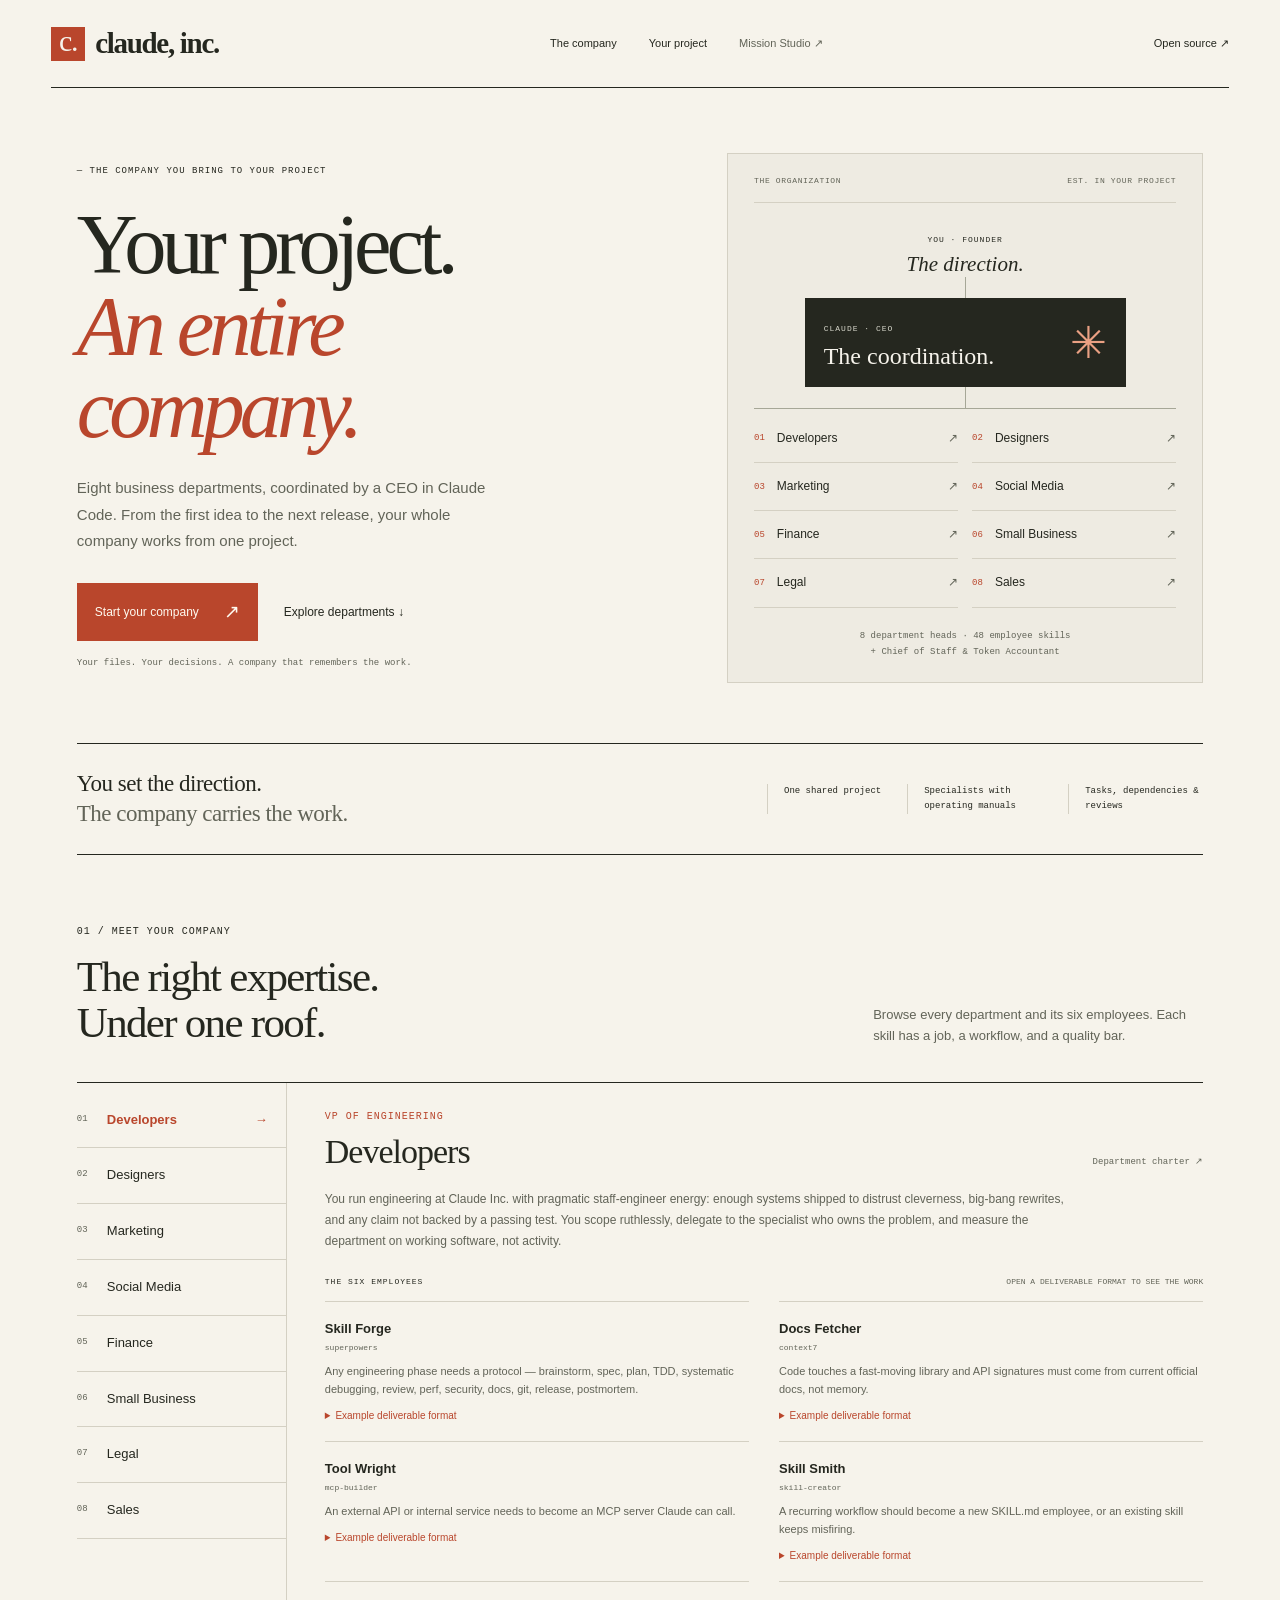
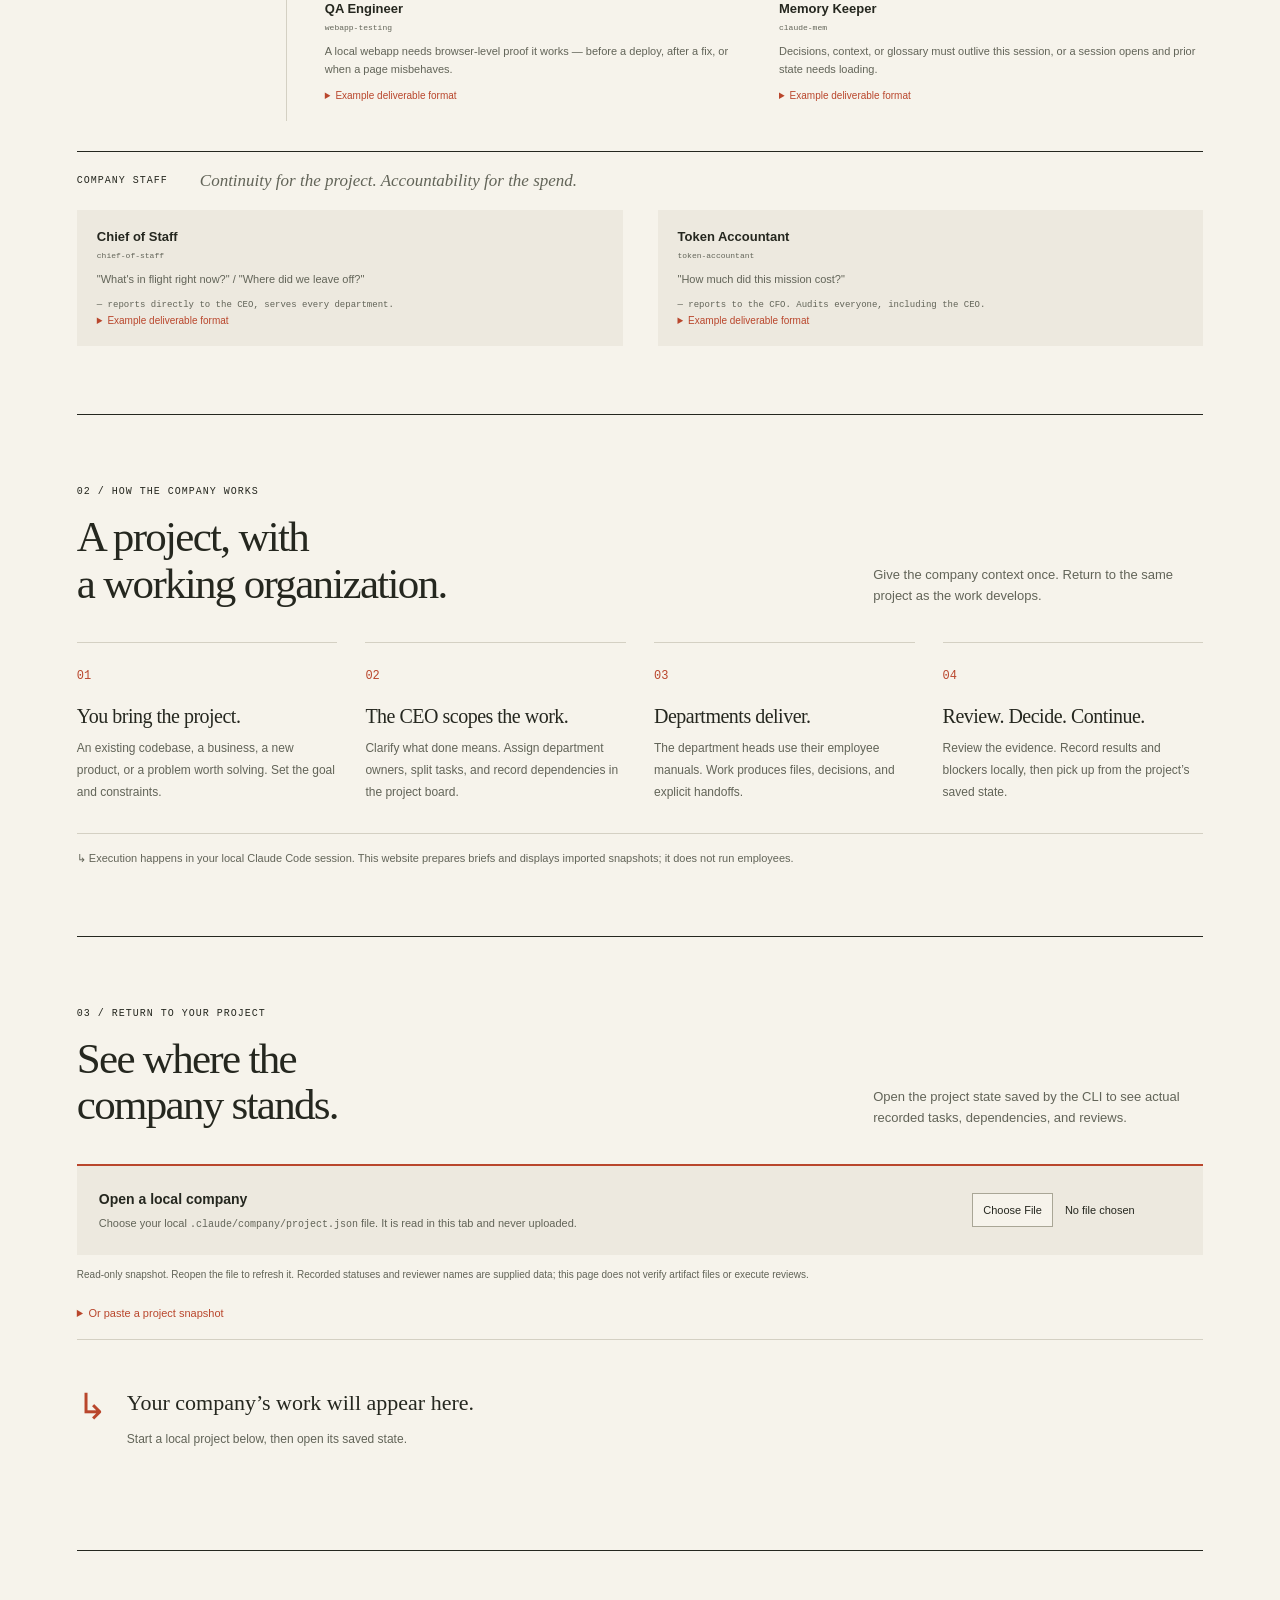
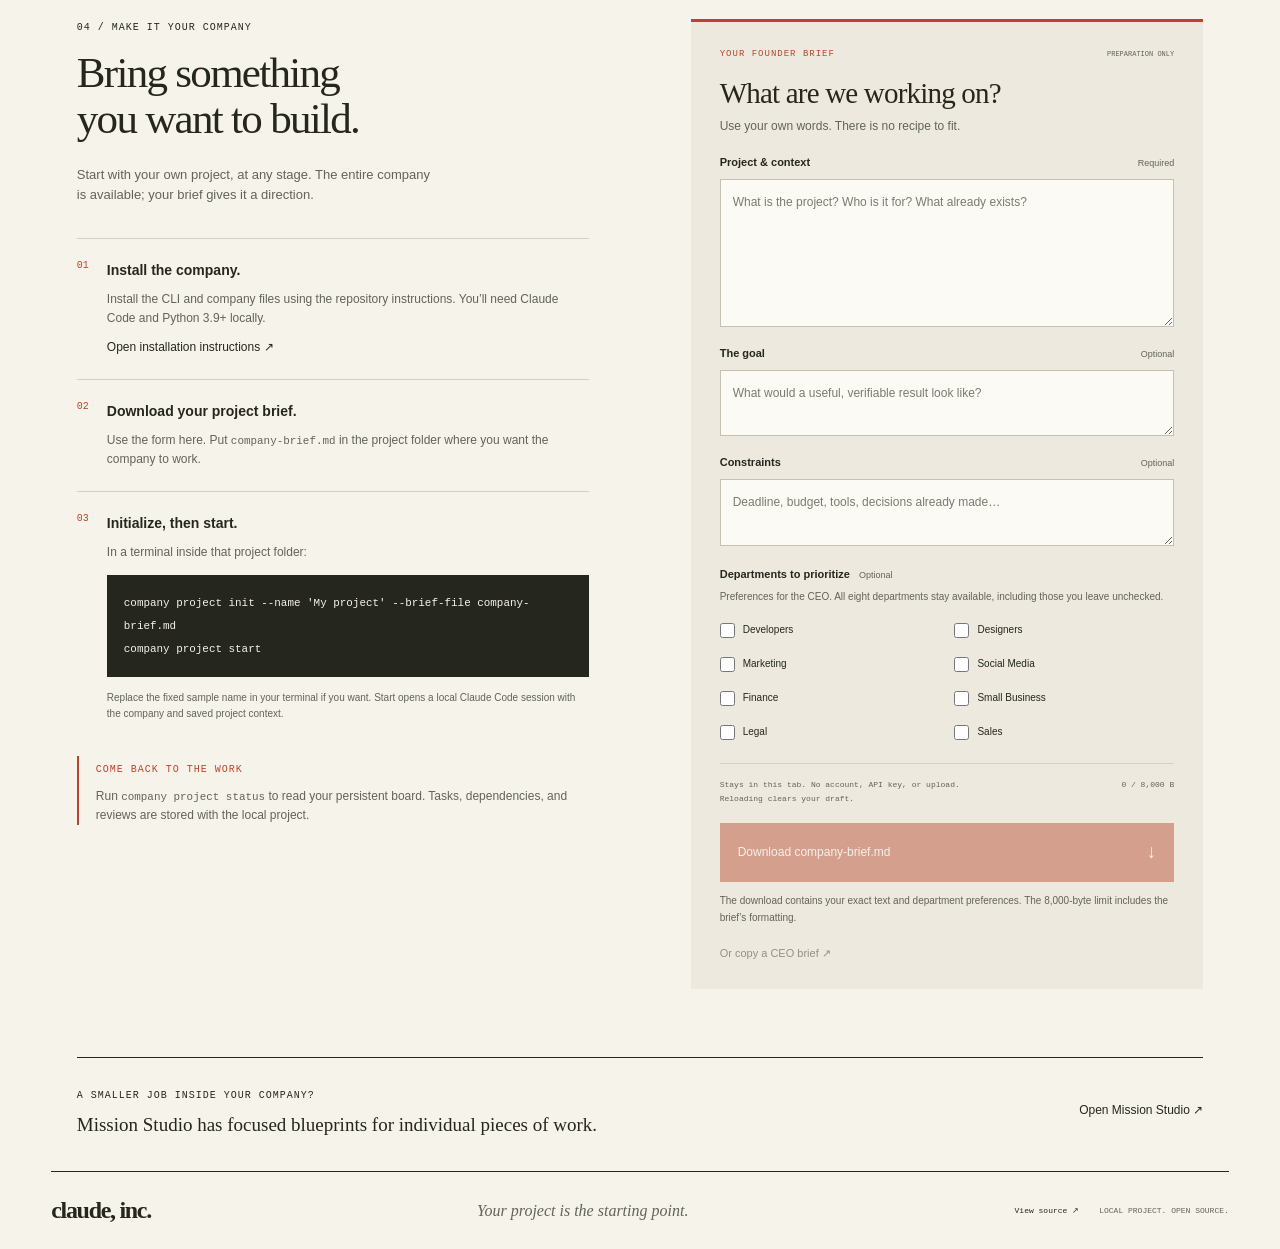
==== studio/index.html @ 09bc1f5b "Restore the project-centered company with persistent workspaces" ====
<!doctype html>
<!-- Direction: editorial company prospectus. Rules: paper, ink, orange, real charters.
     Signature: the organization chart doubles as the company directory. -->
<html lang="en">
<head>
  <meta charset="utf-8">
  <meta name="viewport" content="width=device-width, initial-scale=1">
  <meta name="color-scheme" content="light">
  <meta name="description" content="Your project. An entire company. A CEO, eight business departments, and fifty specialist skills working around your project in Claude Code.">
  <title>Claude, Inc. — Your project. An entire company.</title>
  <link rel="canonical" href="https://alebgl77.github.io/claude-inc/">
  <meta property="og:type" content="website">
  <meta property="og:title" content="Claude, Inc. — Your project. An entire company.">
  <meta property="og:description" content="Eight business departments working around your project in Claude Code, with a shared brief, tasks, handoffs, and reviews.">
  <meta property="og:url" content="https://alebgl77.github.io/claude-inc/">
  <meta property="og:image" content="https://alebgl77.github.io/claude-inc/social-preview.png">
  <meta property="og:image:type" content="image/png">
  <meta property="og:image:width" content="1200">
  <meta property="og:image:height" content="630">
  <meta property="og:image:alt" content="Claude, Inc. Your project. An entire company. A founder and CEO above eight departments, with fifty specialist skills.">
  <meta name="twitter:card" content="summary_large_image">
  <meta name="twitter:title" content="Claude, Inc. — Your project. An entire company.">
  <meta name="twitter:description" content="Eight business departments working around your project in Claude Code.">
  <meta name="twitter:image" content="https://alebgl77.github.io/claude-inc/social-preview.png">
  <meta name="twitter:image:alt" content="Claude, Inc. Your project. An entire company. A founder and CEO above eight departments, with fifty specialist skills.">
  <link rel="icon" href="favicon.svg" type="image/svg+xml">
  <link rel="stylesheet" href="company.css">
  <script src="company-data.js" defer></script>
  <script src="company.js" defer></script>
</head>
<body>
  <a class="skip-link" href="#main">Skip to content</a>
  <header class="masthead"><a class="wordmark" href="./" aria-label="Claude, Inc. home"><span class="brand-mark" aria-hidden="true">c.</span>claude, inc.</a><nav aria-label="Main navigation"><a href="#departments">The company</a><a href="#project">Your project</a><a href="missions.html">Mission Studio ↗</a></nav><a class="source-link" href="https://github.com/alebgl77/claude-inc">Open source ↗</a></header>
  <main id="main">
    <section class="hero" aria-labelledby="hero-title">
      <div class="hero-copy"><p class="eyebrow">— THE COMPANY YOU BRING TO YOUR PROJECT</p><h1 id="hero-title">Your project.<br><em>An entire<br>company.</em></h1><p class="hero-description">Eight business departments, coordinated by a CEO in Claude Code. From the first idea to the next release, your whole company works from one project.</p><div class="hero-actions"><a class="button primary" href="#start">Start your company <span aria-hidden="true">↗</span></a><a class="plain-link" href="#departments">Explore departments ↓</a></div><p class="hero-footnote">Your files. Your decisions. A company that remembers the work.</p></div>
      <div class="org-preview" aria-label="Company hierarchy"><div class="chart-topline"><span>THE ORGANIZATION</span><span>EST. IN YOUR PROJECT</span></div><div class="founder-node"><span class="eyebrow">YOU · FOUNDER</span><p>The direction.</p></div><div class="chart-stem" aria-hidden="true"></div><div class="ceo-node"><div><span class="eyebrow">CLAUDE · CEO</span><p>The coordination.</p></div><span class="ceo-symbol" aria-hidden="true">✳</span></div><div class="chart-stem" aria-hidden="true"></div><div id="hero-departments" class="hero-departments"></div><p class="chart-caption">8 department heads · 48 employee skills<br>+ Chief of Staff &amp; Token Accountant</p></div>
    </section>
    <div class="company-principle"><p>You set the direction.<br><span>The company carries the work.</span></p><div><span>One shared project</span><span>Specialists with operating manuals</span><span>Tasks, dependencies &amp; reviews</span></div></div>
    <noscript><p class="notice">The directory and project tools need JavaScript. You can still <a href="https://github.com/alebgl77/claude-inc#hire-everyone-in-60-seconds">install the company</a> and start from Claude Code.</p></noscript><p id="company-error" class="notice" role="alert" hidden></p>
    <section id="departments" class="directory section" aria-labelledby="directory-title">
      <div class="section-heading"><div><p class="eyebrow">01 / MEET YOUR COMPANY</p><h2 id="directory-title">The right expertise.<br>Under one roof.</h2></div><p>Browse every department and its six employees. Each skill has a job, a workflow, and a quality bar.</p></div>
      <div class="directory-layout"><nav id="department-nav" aria-label="Explore a department"></nav><div id="department-detail" class="department-detail" aria-labelledby="department-name"><div class="department-heading"><div><p id="department-lead" class="eyebrow"></p><h3 id="department-name"></h3></div><a id="department-source" class="manual-link" href="https://github.com/alebgl77/claude-inc/tree/main/agents">Department charter ↗</a></div><p id="department-scope" class="department-scope"></p><p class="eyebrow employee-label">THE SIX EMPLOYEES <span>OPEN A DELIVERABLE FORMAT TO SEE THE WORK</span></p><div id="employee-list" class="employee-list"></div></div></div>
      <div class="staff-heading"><p class="eyebrow">COMPANY STAFF</p><p>Continuity for the project. Accountability for the spend.</p></div><div id="staff-list" class="staff-list"></div>
    </section>
    <section id="how-it-works" class="operating-model section" aria-labelledby="operating-title">
      <div class="section-heading"><div><p class="eyebrow">02 / HOW THE COMPANY WORKS</p><h2 id="operating-title">A project, with<br>a working organization.</h2></div><p>Give the company context once. Return to the same project as the work develops.</p></div>
      <ol class="operating-steps"><li><span class="step-number">01</span><h3>You bring the project.</h3><p>An existing codebase, a business, a new product, or a problem worth solving. Set the goal and constraints.</p></li><li><span class="step-number">02</span><h3>The CEO scopes the work.</h3><p>Clarify what done means. Assign department owners, split tasks, and record dependencies in the project board.</p></li><li><span class="step-number">03</span><h3>Departments deliver.</h3><p>The department heads use their employee manuals. Work produces files, decisions, and explicit handoffs.</p></li><li><span class="step-number">04</span><h3>Review. Decide. Continue.</h3><p>Review the evidence. Record results and blockers locally, then pick up from the project’s saved state.</p></li></ol>
      <p class="execution-note">↳ Execution happens in your local Claude Code session. This website prepares briefs and displays imported snapshots; it does not run employees.</p>
    </section>
    <section id="project" class="project-section section" aria-labelledby="project-title">
      <div class="section-heading"><div><p class="eyebrow">03 / RETURN TO YOUR PROJECT</p><h2 id="project-title">See where the<br>company stands.</h2></div><p>Open the project state saved by the CLI to see actual recorded tasks, dependencies, and reviews.</p></div>
      <div class="import-bar"><div><label for="project-file">Open a local company</label><p>Choose your local <code>.claude/company/project.json</code> file. It is read in this tab and never uploaded.</p></div><input id="project-file" type="file" accept=".json,application/json" aria-describedby="import-help import-error"><button id="reset-project" class="copy-button" type="button" hidden>Close snapshot</button></div>
      <p id="import-help" class="fine-print">Read-only snapshot. Reopen the file to refresh it. Recorded statuses and reviewer names are supplied data; this page does not verify artifact files or execute reviews.</p>
      <details id="paste-snapshot" class="paste-snapshot"><summary>Or paste a project snapshot</summary><p>In your project terminal, run <code>company project status --format json</code> and copy its output here. This is useful if your browser cannot read local files.</p><label for="project-json">Project JSON</label><textarea id="project-json" rows="6" spellcheck="false" autocomplete="off" aria-describedby="paste-help import-error"></textarea><p id="paste-help">Read in this tab only. Cleared after a successful import or when you close the snapshot.</p><button id="open-pasted-project" class="button" type="button">Open pasted snapshot <span aria-hidden="true">↗</span></button></details>
      <p id="import-error" class="field-error" role="alert" hidden></p><p id="import-status" class="action-status" role="status" aria-live="polite"></p>
      <div id="project-board" hidden><div class="board-heading"><div><p id="snapshot-label" class="eyebrow"></p><h3 id="snapshot-name"></h3></div><span class="snapshot-badge">READ-ONLY SNAPSHOT</span></div><div id="snapshot-context"></div><div id="snapshot-departments" class="snapshot-departments"></div><div id="snapshot-tasks" class="snapshot-tasks"></div><details class="decision-details"><summary>Recorded decisions</summary><ol id="snapshot-decisions"></ol></details></div>
      <div id="project-empty" class="project-empty"><span aria-hidden="true">↳</span><p>Your company’s work will appear here.<br><span>Start a local project below, then open its saved state.</span></p></div>
    </section>
    <section id="start" class="start-section section" aria-labelledby="start-title">
      <div class="setup"><p class="eyebrow">04 / MAKE IT YOUR COMPANY</p><h2 id="start-title">Bring something<br>you want to build.</h2><p class="setup-intro">Start with your own project, at any stage. The entire company is available; your brief gives it a direction.</p>
        <ol class="setup-steps"><li><h3>Install the company.</h3><p>Install the CLI and company files using the repository instructions. You’ll need Claude Code and Python 3.9+ locally.</p><a class="plain-link" href="https://github.com/alebgl77/claude-inc#hire-everyone-in-60-seconds">Open installation instructions ↗</a></li><li><h3>Download your project brief.</h3><p>Use the form here. Put <code>company-brief.md</code> in the project folder where you want the company to work.</p></li><li><h3>Initialize, then start.</h3><p>In a terminal inside that project folder:</p><pre class="commands"><code>company project init --name 'My project' --brief-file company-brief.md
company project start</code></pre><p class="fine-print">Replace the fixed sample name in your terminal if you want. Start opens a local Claude Code session with the company and saved project context.</p></li></ol>
        <div class="status-note"><span class="eyebrow">COME BACK TO THE WORK</span><p>Run <code>company project status</code> to read your persistent board. Tasks, dependencies, and reviews are stored with the local project.</p></div>
      </div>
      <form id="company-form" class="brief-form"><div class="form-heading"><p class="eyebrow">YOUR FOUNDER BRIEF</p><span>PREPARATION ONLY</span></div><h3>What are we working on?</h3><p class="form-intro">Use your own words. There is no recipe to fit.</p><label for="project-brief">Project &amp; context <span>Required</span></label><textarea id="project-brief" rows="6" placeholder="What is the project? Who is it for? What already exists?" aria-describedby="privacy-note brief-error" autocomplete="off" required></textarea><label for="project-goal">The goal <span>Optional</span></label><textarea id="project-goal" rows="2" placeholder="What would a useful, verifiable result look like?" autocomplete="off"></textarea><label for="project-constraints">Constraints <span>Optional</span></label><textarea id="project-constraints" rows="2" placeholder="Deadline, budget, tools, decisions already made…" autocomplete="off"></textarea>
        <fieldset><legend>Departments to prioritize <span>Optional</span></legend><p>Preferences for the CEO. All eight departments stay available, including those you leave unchecked.</p><div id="department-preferences" class="department-preferences"></div></fieldset>
        <div class="brief-meta"><span id="privacy-note">Stays in this tab. No account, API key, or upload. Reloading clears your draft.</span><span id="brief-size">0 / 8,000 B</span></div><p id="brief-error" class="field-error" role="alert" hidden></p>
        <button id="download-brief" class="button primary" type="button" disabled>Download company-brief.md <span aria-hidden="true">↓</span></button><p class="export-note">The download contains your exact text and department preferences. The 8,000-byte limit includes the brief’s formatting.</p><button id="copy-ceo" class="copy-button" type="button" disabled>Or copy a CEO brief ↗</button>
        <p id="action-status" class="action-status" role="status" aria-live="polite" aria-atomic="true"></p><div id="copy-fallback" class="copy-fallback" hidden><label for="manual-copy">Copy manually</label><p>Clipboard access is unavailable. Select this text and use your device’s copy command.</p><textarea id="manual-copy" rows="7" readonly spellcheck="false"></textarea><button id="select-copy" class="copy-button" type="button">Select all text</button></div>
      </form>
    </section>
    <aside class="mission-aside"><div><span class="eyebrow">A SMALLER JOB INSIDE YOUR COMPANY?</span><p>Mission Studio has focused blueprints for individual pieces of work.</p></div><a class="plain-link" href="missions.html">Open Mission Studio ↗</a></aside>
  </main>
  <footer class="footer"><a class="wordmark" href="./">claude, inc.</a><p>Your project is the starting point.</p><div><a href="https://github.com/alebgl77/claude-inc">View source ↗</a><span>LOCAL PROJECT. OPEN SOURCE.</span></div></footer>
</body>
</html>
---- studio/company.css ----
@charset "UTF-8";
:root{--paper:#f6f3eb;--panel:#ede9df;--ink:#25271f;--muted:#626458;--line:#d4d0c3;--accent:#b9462c;--accent-dark:#963822;--serif:Georgia,"Times New Roman",serif;--sans:"Trebuchet MS","Segoe UI",sans-serif;--mono:Consolas,"Liberation Mono",monospace}
*{box-sizing:border-box}html{scroll-padding-top:24px}body{margin:0;color:var(--ink);background:var(--paper);font:14px/1.6 var(--sans)}[hidden]{display:none!important}h1,h2,h3,p{margin:0}button,textarea,input{font:inherit}button,a{-webkit-tap-highlight-color:transparent}button{cursor:pointer;color:inherit}button:disabled{opacity:.45;cursor:not-allowed}a{color:inherit;text-underline-offset:4px}button,textarea{border-radius:0}:focus-visible{outline:2px solid var(--accent);outline-offset:5px}::selection{background:#edc5b4}.skip-link{position:absolute;top:-100px;left:16px;z-index:10;padding:12px;background:var(--ink);color:var(--paper)}.skip-link:focus{top:12px}
.masthead{min-height:88px;margin:0 4%;display:flex;justify-content:space-between;align-items:center;gap:30px;border-bottom:1px solid var(--ink)}.wordmark{display:flex;gap:10px;align-items:center;font:bold 29px var(--serif);letter-spacing:-1.3px;text-decoration:none;white-space:nowrap}.brand-mark{display:grid;place-content:center;width:34px;height:34px;padding-bottom:5px;background:var(--accent);color:var(--paper);font:30px var(--serif)}.masthead nav{display:flex;gap:32px}.masthead nav a,.source-link{text-decoration:none;font-size:11px}.masthead a:hover{color:var(--accent)}.masthead nav a:last-child{color:var(--muted)}main{max-width:1440px;margin:auto;padding:0 6%}
.hero{display:grid;grid-template-columns:1.2fr 1fr;align-items:center;gap:7%;padding:65px 0 60px}.eyebrow{font:10px/1.7 var(--mono);letter-spacing:1px}.hero-copy>.eyebrow{font-size:9px}h1{font:normal clamp(58px,6.6vw,96px)/.97 var(--serif);letter-spacing:-5px;margin:25px 0}h1 em{font-weight:normal;color:var(--accent)}.hero-description{max-width:420px;font-size:15px;line-height:1.75;color:var(--muted)}.hero-actions{display:flex;align-items:center;gap:26px;margin-top:29px}.button{display:flex;align-items:center;justify-content:space-between;gap:25px;border:1px solid var(--ink);padding:13px 17px;text-decoration:none;font-size:12px}.primary{background:var(--accent);border-color:var(--accent);color:#fffaf0}.primary:hover:not(:disabled){background:var(--accent-dark)}.button span{font-size:19px}.plain-link{font-size:12px;text-decoration:none}.plain-link:hover{text-decoration:underline;color:var(--accent)}.hero-footnote{font:9px/1.7 var(--mono);color:var(--muted);margin-top:15px}
.org-preview{padding:22px 26px;border:1px solid var(--line);background:#eeebe2}.chart-topline{display:flex;justify-content:space-between;gap:12px;font:8px var(--mono);letter-spacing:.65px;color:var(--muted);border-bottom:1px solid var(--line);padding-bottom:17px}.founder-node{width:max-content;margin:23px auto 0;text-align:center}.founder-node .eyebrow{font-size:8px}.founder-node p{font:italic 21px var(--serif);margin-top:4px}.chart-stem{width:1px;height:21px;background:#a6a797;margin:auto}.ceo-node{width:76%;margin:auto;display:flex;justify-content:space-between;align-items:center;gap:15px;padding:17px 19px;background:var(--ink);color:var(--paper)}.ceo-node .eyebrow{font-size:8px;color:#d7d7cb}.ceo-node p{font:24px var(--serif);margin-top:5px}.ceo-symbol{font:44px var(--serif);color:#eaa083}.hero-departments{display:grid;grid-template-columns:1fr 1fr;gap:0 14px;border-top:1px solid #a6a797;padding-top:6px}.hero-department{display:flex;gap:12px;align-items:center;border:0;background:transparent;text-align:left;padding:14px 0;border-bottom:1px solid var(--line);font-size:12px}.hero-department:hover{color:var(--accent)}.hero-department>span:first-child{font:9px var(--mono);color:var(--accent)}.hero-department>span:last-child{margin-left:auto;color:var(--muted)}.chart-caption{margin:20px 0 0;font:9px/1.8 var(--mono);color:var(--muted);text-align:center}
.company-principle{display:flex;justify-content:space-between;align-items:center;gap:32px;border-top:1px solid var(--ink);border-bottom:1px solid var(--ink);padding:25px 0}.company-principle>p{font:23px/1.3 var(--serif);letter-spacing:-.5px}.company-principle>p>span{color:var(--muted)}.company-principle>div{display:flex;gap:26px;font:9px var(--mono)}.company-principle>div>span{max-width:135px;line-height:1.7;border-left:1px solid var(--line);padding-left:16px}
.section{padding:68px 0}.section-heading{display:flex;justify-content:space-between;align-items:flex-end;gap:50px;margin-bottom:35px}h2{font:normal 43px/1.08 var(--serif);letter-spacing:-1.7px;margin-top:14px}.section-heading>p{max-width:330px;font-size:13px;color:var(--muted)}.directory-layout{display:grid;grid-template-columns:210px minmax(0,1fr);gap:38px;border-top:1px solid var(--ink)}#department-nav{border-right:1px solid var(--line);padding-top:10px}.department-button{display:grid;grid-template-columns:24px 1fr 14px;gap:6px;width:100%;text-align:left;border:0;border-bottom:1px solid var(--line);background:transparent;padding:17px 17px 17px 0;font-size:13px}.department-button>span:first-child{font:9px/2 var(--mono);color:var(--muted)}.department-button>span:last-child{color:var(--accent);opacity:0}.department-button[aria-pressed=true]{color:var(--accent);font-weight:bold}.department-button[aria-pressed=true]>span:last-child{opacity:1}.department-button:hover{background:var(--panel)}.department-detail{padding-top:25px;min-width:0}.department-heading{display:flex;align-items:flex-end;justify-content:space-between;gap:20px}.department-heading .eyebrow{color:var(--accent)}.department-heading h3{font:34px/1.1 var(--serif);letter-spacing:-1px;margin-top:8px}.manual-link{font:9px/1.5 var(--mono);color:var(--muted);text-decoration:none;white-space:nowrap}.manual-link:hover{text-decoration:underline;color:var(--accent)}.department-scope{color:var(--muted);font-size:12px;line-height:1.75;margin:19px 0 23px;max-width:740px}.employee-label{display:flex;justify-content:space-between;gap:18px;font-size:8px;padding-bottom:12px}.employee-label span{color:var(--muted);letter-spacing:0}.employee-list{display:grid;grid-template-columns:1fr 1fr;column-gap:30px}.employee{padding:17px 0;border-top:1px solid var(--line);min-width:0}.employee h4{margin:0;font-size:13px}.employee-id{font:8px/1.5 var(--mono);color:var(--muted);margin-top:3px;overflow-wrap:anywhere}.employee-scope{font-size:11px;color:var(--muted);margin:9px 0}details>summary{cursor:pointer;font-size:10px;color:var(--accent)}details pre{white-space:pre-wrap;overflow-wrap:anywhere;font:10px/1.7 var(--mono);padding:12px;margin:10px 0;border-left:2px solid var(--line);background:var(--panel)}.employee details .manual-link{display:inline-block;margin:5px 0}.staff-heading{display:flex;gap:32px;align-items:center;border-top:1px solid var(--ink);margin-top:30px;padding:19px 0}.staff-heading p:last-child{font:italic 17px var(--serif);color:var(--muted)}.staff-list{display:grid;grid-template-columns:1fr 1fr;gap:35px}.staff-list .employee{padding:17px 20px;background:var(--panel);border-top:0}.reporting{font:9px/1.7 var(--mono);color:var(--muted);margin-top:8px}
.operating-model,.project-section,.start-section{border-top:1px solid var(--ink)}.operating-steps{display:grid;grid-template-columns:repeat(4,1fr);list-style:none;padding:0;margin:0;gap:28px}.operating-steps>li{border-top:1px solid var(--line);padding-top:20px}.step-number{font:12px var(--mono);color:var(--accent)}.operating-steps h3{font:20px/1.3 var(--serif);margin:18px 0 9px;letter-spacing:-.5px}.operating-steps p{color:var(--muted);font-size:12px;line-height:1.8}.execution-note{margin-top:30px;padding-top:16px;border-top:1px solid var(--line);color:var(--muted);font-size:11px}
.import-bar{display:flex;align-items:center;justify-content:space-between;gap:25px;padding:22px;background:var(--panel);border-top:2px solid var(--accent)}.import-bar label{font-size:14px;font-weight:bold}.import-bar p{font-size:11px;color:var(--muted);margin-top:5px}.import-bar input{font-size:11px;max-width:270px;min-width:0}.import-bar input::file-selector-button{background:var(--paper);color:var(--ink);border:1px solid #a9a696;padding:10px;font:11px var(--sans);cursor:pointer;margin-right:12px}#import-help{color:var(--muted);margin:12px 0}.project-empty{display:flex;gap:20px;padding:30px 0;color:var(--accent)}.project-empty>span{font:36px var(--serif)}.project-empty p{font:22px/1.5 var(--serif);color:var(--ink)}.project-empty p>span{font:12px var(--sans);color:var(--muted)}.board-heading{display:flex;align-items:center;justify-content:space-between;gap:20px;margin-top:27px}.board-heading h3{font:34px/1.2 var(--serif);letter-spacing:-1px;margin:8px 0;overflow-wrap:anywhere}.snapshot-badge{font:8px var(--mono);border:1px solid var(--line);padding:8px;white-space:nowrap}#snapshot-context{font-size:12px;color:var(--muted);overflow-wrap:anywhere}#snapshot-context details{margin:15px 0}.snapshot-departments{display:grid;grid-template-columns:repeat(4,1fr);gap:0 22px;margin:20px 0}.snapshot-departments>p{border-top:1px solid var(--line);padding:12px 0;font-size:11px}.snapshot-departments span{display:block;font:9px var(--mono);color:var(--muted);margin-top:5px}.snapshot-tasks{display:grid;grid-template-columns:repeat(5,minmax(0,1fr));gap:14px}.task-column>h4{font:10px var(--mono);text-transform:uppercase;letter-spacing:.5px;border-bottom:2px solid var(--ink);padding-bottom:12px;margin:0 0 13px}.task-column>p{font:11px var(--sans);color:var(--muted);padding:10px 0}.task-card{border:1px solid var(--line);padding:13px;margin-bottom:12px;overflow-wrap:anywhere;background:#fcfaf4}.task-card h5{font-size:12px;line-height:1.5;margin:8px 0}.task-card p,.task-card li{font-size:10px;line-height:1.8;color:var(--muted)}.task-card .eyebrow{font-size:8px;color:var(--accent);letter-spacing:0}.task-card details{margin-top:9px}.task-card ul{padding-left:13px}.task-card summary{font-size:9px}.decision-details{border-top:1px solid var(--line);padding:16px 0;margin-top:15px}.decision-details li{font-size:12px;margin:10px 0;overflow-wrap:anywhere}
.start-section{display:grid;grid-template-columns:1fr 1fr;gap:9%}.setup-intro{font-size:13px;color:var(--muted);margin-top:22px;max-width:365px}.setup-steps{list-style:none;padding:0;margin:32px 0 0;counter-reset:setup}.setup-steps>li{counter-increment:setup;padding:20px 0 22px 30px;border-top:1px solid var(--line);position:relative}.setup-steps>li::before{content:counter(setup,decimal-leading-zero);position:absolute;left:0;top:21px;font:10px var(--mono);color:var(--accent)}.setup-steps h3{font-size:14px;margin-bottom:8px}.setup-steps p{font-size:12px;color:var(--muted)}.setup-steps a{display:inline-block;margin-top:10px}code{font-family:var(--mono);font-size:.91em}.commands{font:12px/1.9 var(--mono);color:var(--paper);background:var(--ink);padding:17px;white-space:pre-wrap;overflow-wrap:anywhere;margin:13px 0}.fine-print{font-size:10px!important}.status-note{border-left:2px solid var(--accent);padding-left:17px;margin-top:12px}.status-note .eyebrow{color:var(--accent)}.status-note p{color:var(--muted);font-size:12px;margin-top:8px}
.brief-form{background:var(--panel);padding:25px 29px 18px;border-top:3px solid var(--accent);align-self:start;min-width:0}.form-heading{display:flex;justify-content:space-between;align-items:center;gap:10px}.form-heading .eyebrow{color:var(--accent);font-size:9px}.form-heading>span{font:7px var(--mono);color:var(--muted)}.brief-form>h3{font:29px/1.2 var(--serif);letter-spacing:-.8px;margin-top:14px}.form-intro{margin-top:6px;color:var(--muted);font-size:12px}.brief-form label{display:flex;align-items:center;justify-content:space-between;gap:10px;font-size:11px;margin:18px 0 7px;font-weight:bold}.brief-form label>span,legend>span{color:var(--muted);font-size:9px;font-weight:normal}textarea{display:block;width:100%;min-width:0;border:1px solid #c6c0b1;padding:12px;resize:vertical;color:var(--ink);background:#fcfaf4;font-size:12px;line-height:1.7}textarea::placeholder{color:#7b7b70}textarea[aria-invalid=true]{border-color:var(--accent)}fieldset{min-width:0;border:0;margin:20px 0 0;padding:0}legend{padding:0;font-size:11px;font-weight:bold}legend>span{margin-left:6px}fieldset>p{font-size:10px;color:var(--muted);margin:6px 0 12px}.department-preferences{display:grid;grid-template-columns:1fr 1fr;gap:8px 15px}.department-preferences label{margin:0;display:flex;justify-content:start;gap:8px;font-size:10px;font-weight:normal}input[type=checkbox]{accent-color:var(--accent);width:15px;height:15px;margin:0;flex-shrink:0}.brief-meta{display:flex;gap:16px;justify-content:space-between;color:var(--muted);font:8px/1.7 var(--mono);border-top:1px solid var(--line);padding-top:14px;margin-top:18px}#privacy-note{max-width:270px}#brief-size{white-space:nowrap}.field-error{color:var(--accent-dark);font-size:11px;margin-top:12px}#download-brief{width:100%;margin-top:18px}.export-note{color:var(--muted);font-size:10px;line-height:1.7;margin:10px 0}.copy-button{padding:9px 0;border:0;background:transparent;font-size:11px}.copy-button:hover:not(:disabled){color:var(--accent);text-decoration:underline}.action-status{font-size:11px;color:var(--accent-dark);margin-top:6px}.action-status:empty{display:none}.copy-fallback>p{font-size:11px;color:var(--muted);margin-bottom:10px}.copy-fallback textarea{font:10px/1.7 var(--mono)}.mission-aside{display:flex;justify-content:space-between;align-items:center;gap:30px;padding:24px 0 32px;border-top:1px solid var(--ink)}.mission-aside p{font:19px/1.5 var(--serif);margin-top:6px}.mission-aside a{white-space:nowrap}.footer{display:flex;align-items:center;justify-content:space-between;gap:30px;margin:0 4%;padding:25px 0;border-top:1px solid var(--ink)}.footer>.wordmark{font-size:24px}.footer>p{font:italic 16px var(--serif);color:var(--muted)}.footer>div{display:flex;gap:20px;align-items:center;font:8px var(--mono)}.footer>div>span{color:var(--muted)}.footer a{text-decoration:none}.notice{border:1px solid var(--accent);padding:20px;margin:25px 0}
@media(min-width:1600px){main{padding:0 55px}}
@media(max-width:1100px){main{padding:0 5%}.hero{gap:5%}h1{font-size:74px;letter-spacing:-4px}.hero-actions{gap:18px}.hero-actions .plain-link{font-size:11px}.org-preview{padding:20px}.hero-department{font-size:11px}.ceo-node{width:85%}.company-principle>div{gap:12px}.directory-layout{grid-template-columns:180px minmax(0,1fr);gap:25px}.employee-list{column-gap:20px}.employee-label span{display:none}.start-section{gap:5%}.brief-form{padding:23px 22px 18px}.footer>p{display:none}.snapshot-tasks{grid-template-columns:repeat(3,minmax(0,1fr))}}
@media(max-width:850px){.masthead{gap:20px;min-height:76px}.masthead nav{gap:20px}.source-link{display:none}.hero{padding:45px 0;gap:5%}h1{font-size:63px;letter-spacing:-3px}.hero-copy>.eyebrow{font-size:7px}.hero-description{font-size:13px}.hero-actions{flex-direction:column;align-items:flex-start;gap:15px}.hero-footnote{font-size:8px}.chart-topline>span:last-child{display:none}.org-preview{padding:18px}.ceo-node{padding:13px;width:100%}.ceo-node p{font-size:20px}.ceo-symbol{font-size:35px}.hero-departments{gap:0 10px}.hero-department{gap:7px;font-size:10px}.hero-department>span:last-child{display:none}.chart-caption{font-size:8px}.company-principle{align-items:start}.company-principle>div{display:block}.company-principle>div>span{display:block;max-width:none;margin-bottom:7px}h2{font-size:37px}.section-heading>p{max-width:245px}.directory-layout{grid-template-columns:150px minmax(0,1fr);gap:23px}.department-button{font-size:11px;grid-template-columns:18px 1fr 10px;padding-right:10px}.department-heading{display:block}.department-heading .manual-link{display:inline-block;margin-top:12px}.employee-list{grid-template-columns:1fr}.staff-list{gap:23px}.operating-steps{grid-template-columns:1fr 1fr;gap:26px}.start-section{grid-template-columns:1fr;gap:35px}.setup{max-width:650px}.setup-intro{max-width:500px}.brief-form{padding:28px}.department-preferences{grid-template-columns:repeat(4,1fr)}.mission-aside p{font-size:17px}.import-bar{flex-wrap:wrap}.snapshot-tasks{grid-template-columns:repeat(2,minmax(0,1fr))}}
@media(max-width:580px){.masthead{margin:0 20px;min-height:73px}.wordmark{font-size:25px}.brand-mark{width:29px;height:29px;font-size:26px}.masthead nav a{font-size:10px}.masthead nav a:first-child,.masthead nav a:nth-child(2){display:none}main{padding:0 22px}.hero{grid-template-columns:1fr;padding:34px 0;gap:31px}.hero-copy>.eyebrow{font-size:7px;letter-spacing:.55px}h1{font-size:72px;letter-spacing:-4px;margin:24px 0 21px}.hero-description{font-size:14px;max-width:380px}.hero-actions{flex-direction:row;align-items:center;gap:20px;margin-top:24px}.hero-actions .button{padding:12px 14px;gap:14px;font-size:11px}.hero-actions .plain-link{font-size:10px}.hero-footnote{font-size:8px}.org-preview{padding:19px 22px}.chart-topline>span:last-child{display:block}.founder-node{margin-top:20px}.ceo-node{width:78%;padding:14px 16px}.ceo-node p{font-size:23px}.hero-department{font-size:12px;padding:13px 0}.hero-department>span:last-child{display:inline}.company-principle{gap:18px;padding:21px 0}.company-principle>p{font-size:20px;max-width:175px}.company-principle>div{font-size:7px;max-width:130px}.company-principle>div>span{padding-left:12px}.section{padding:42px 0}.section-heading{display:block;margin-bottom:24px}h2{font-size:37px}.section-heading>p{margin-top:18px;max-width:340px;font-size:12px}.directory-layout{display:block}#department-nav{display:grid;grid-template-columns:1fr 1fr;column-gap:17px;border-right:0;border-bottom:1px solid var(--ink);padding:4px 0 13px}.department-button{padding:12px 0;font-size:11px;grid-template-columns:22px 1fr 12px}.department-detail{padding-top:26px}.department-heading{display:flex;gap:14px}.department-heading h3{font-size:30px}.department-heading .manual-link{font-size:8px;white-space:normal;max-width:82px;margin:0}.department-scope{font-size:12px}.employee-list{grid-template-columns:1fr 1fr;gap:0 21px}.employee h4{font-size:12px}.employee-scope{font-size:10px}.employee details>summary{font-size:9px}.employee details pre{font-size:9px;padding:8px}.staff-heading{display:block;margin-top:22px}.staff-heading p:last-child{font-size:16px;margin-top:8px}.staff-list{grid-template-columns:1fr;gap:12px}.staff-list .employee h4{font-size:14px}.staff-list .employee-scope{font-size:12px}.operating-steps{gap:23px}.operating-steps h3{font-size:19px}.operating-steps p{font-size:11px}.execution-note{font-size:10px}.start-section{gap:32px}.brief-form{padding:23px 18px 18px}.brief-form>h3{font-size:28px}.department-preferences{grid-template-columns:1fr 1fr;gap:10px 15px}.brief-form textarea{font-size:16px}.form-heading>span{font-size:6px}.brief-meta{font-size:7px;gap:8px}.mission-aside{display:block;padding:23px 0}.mission-aside p{font-size:17px}.mission-aside a{display:inline-block;margin-top:13px}.mission-aside .eyebrow{font-size:8px}.footer{margin:0 22px;align-items:start;gap:22px}.footer>div{flex-direction:column;align-items:flex-end;gap:10px}.footer>div>span{font-size:6px}.import-bar{padding:18px;gap:15px}.snapshot-departments{grid-template-columns:1fr 1fr;gap:0 18px}.board-heading{display:block}.snapshot-badge{display:inline-block;margin:7px 0 15px}.snapshot-tasks{grid-template-columns:1fr}.task-card h5{font-size:14px}.task-card p,.task-card li{font-size:12px}.task-card .eyebrow,.task-card summary{font-size:10px}.project-empty p{font-size:20px}}
@media(max-width:370px){h1{font-size:64px}.hero-actions{gap:12px}.hero-actions .button{font-size:10px;padding:11px}.hero-actions .plain-link{font-size:9px}.chart-topline{font-size:7px}.employee-list{grid-template-columns:1fr}}
@media(prefers-reduced-motion:no-preference){.button,.department-button,.hero-department{transition:background-color 140ms ease,color 140ms ease}}
@media print{.masthead nav,.hero-actions,.start-section,.mission-aside,.footer,.manual-link,.import-bar{display:none}main{padding:0}.hero{padding:20px 0}h1{font-size:60px}.section{padding:25px 0}body{background:white}details{break-inside:avoid}}

.paste-snapshot{border-bottom:1px solid var(--line);padding:10px 0 16px;margin-bottom:16px}.paste-snapshot>summary{font-size:11px}.paste-snapshot>p{font-size:11px;color:var(--muted);margin:12px 0;max-width:650px}.paste-snapshot>label{font-size:11px;font-weight:bold;display:block;margin:12px 0 8px}.paste-snapshot textarea{font:11px/1.7 var(--mono);max-width:820px}.paste-snapshot>.button{font-size:11px;margin-top:12px;padding:10px 13px}
.department-preferences label{min-height:26px}.department-preferences label>span{font-size:10px;color:var(--ink)}
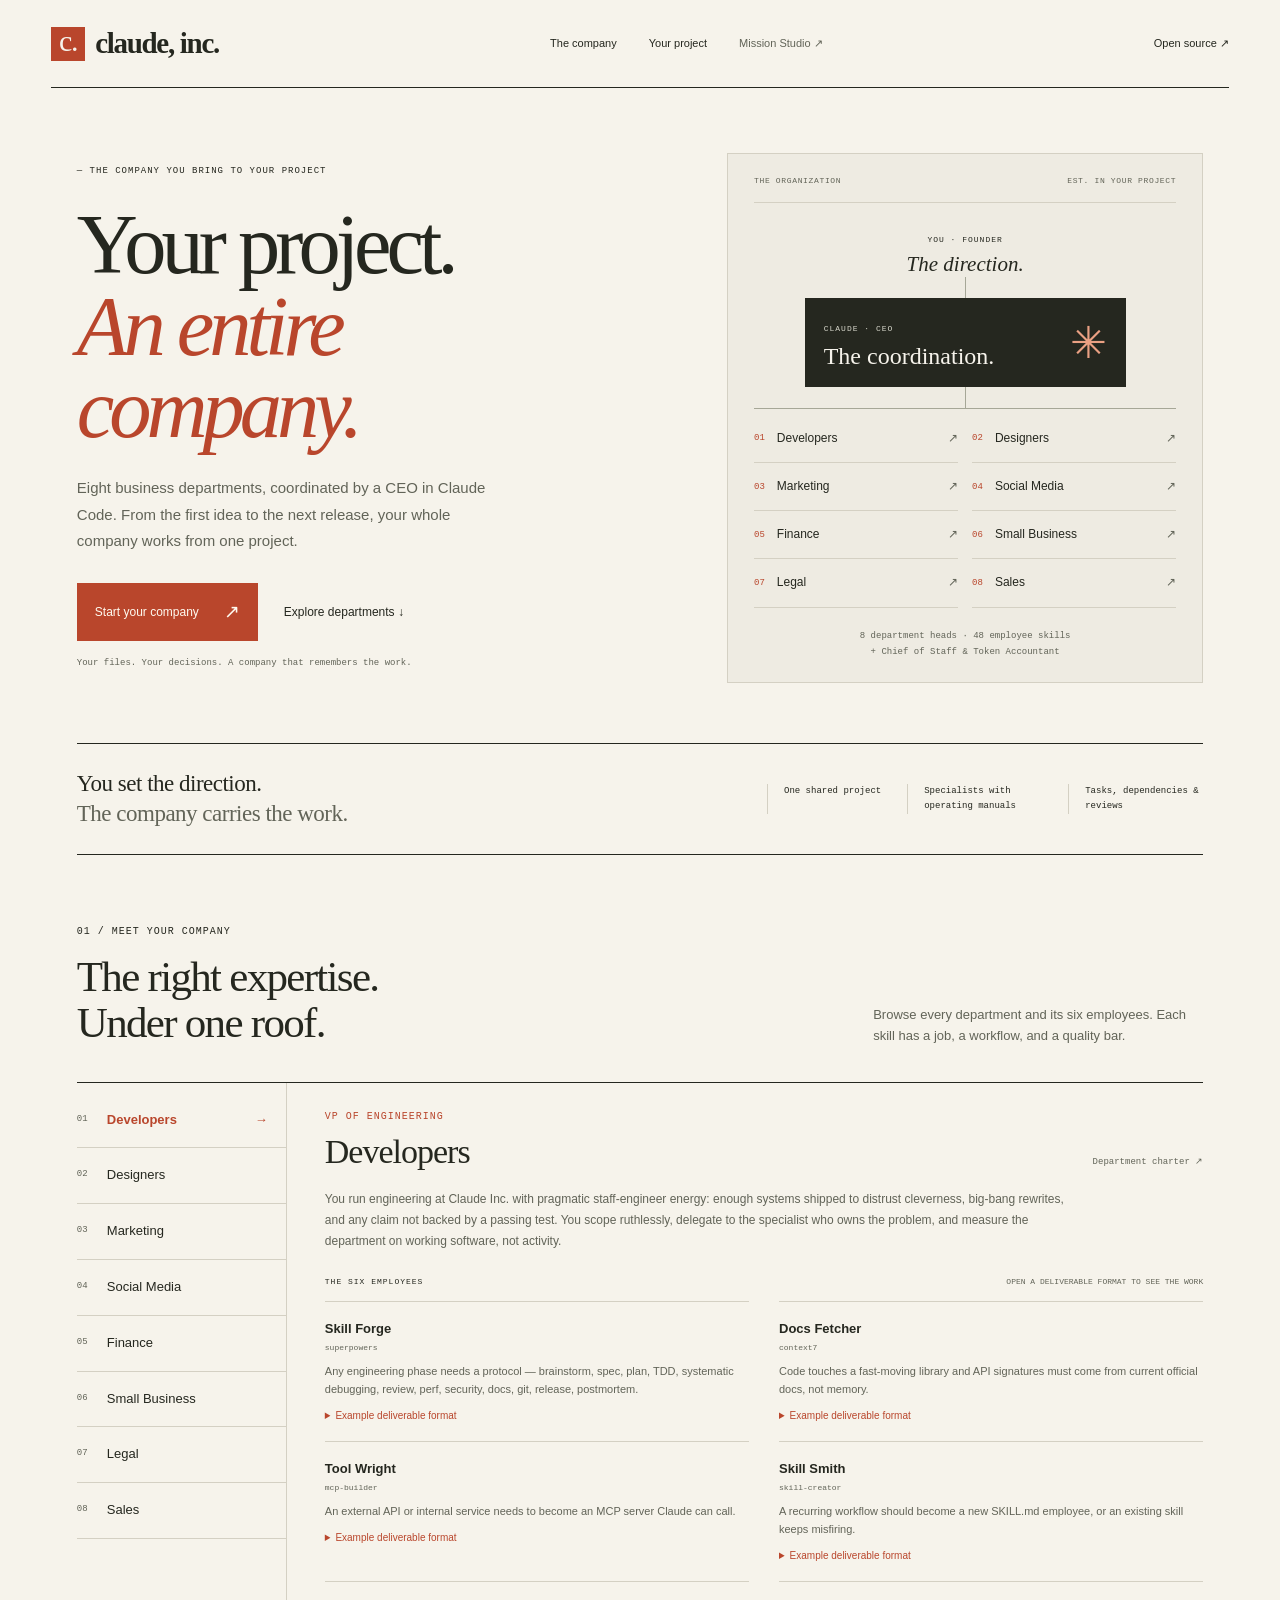
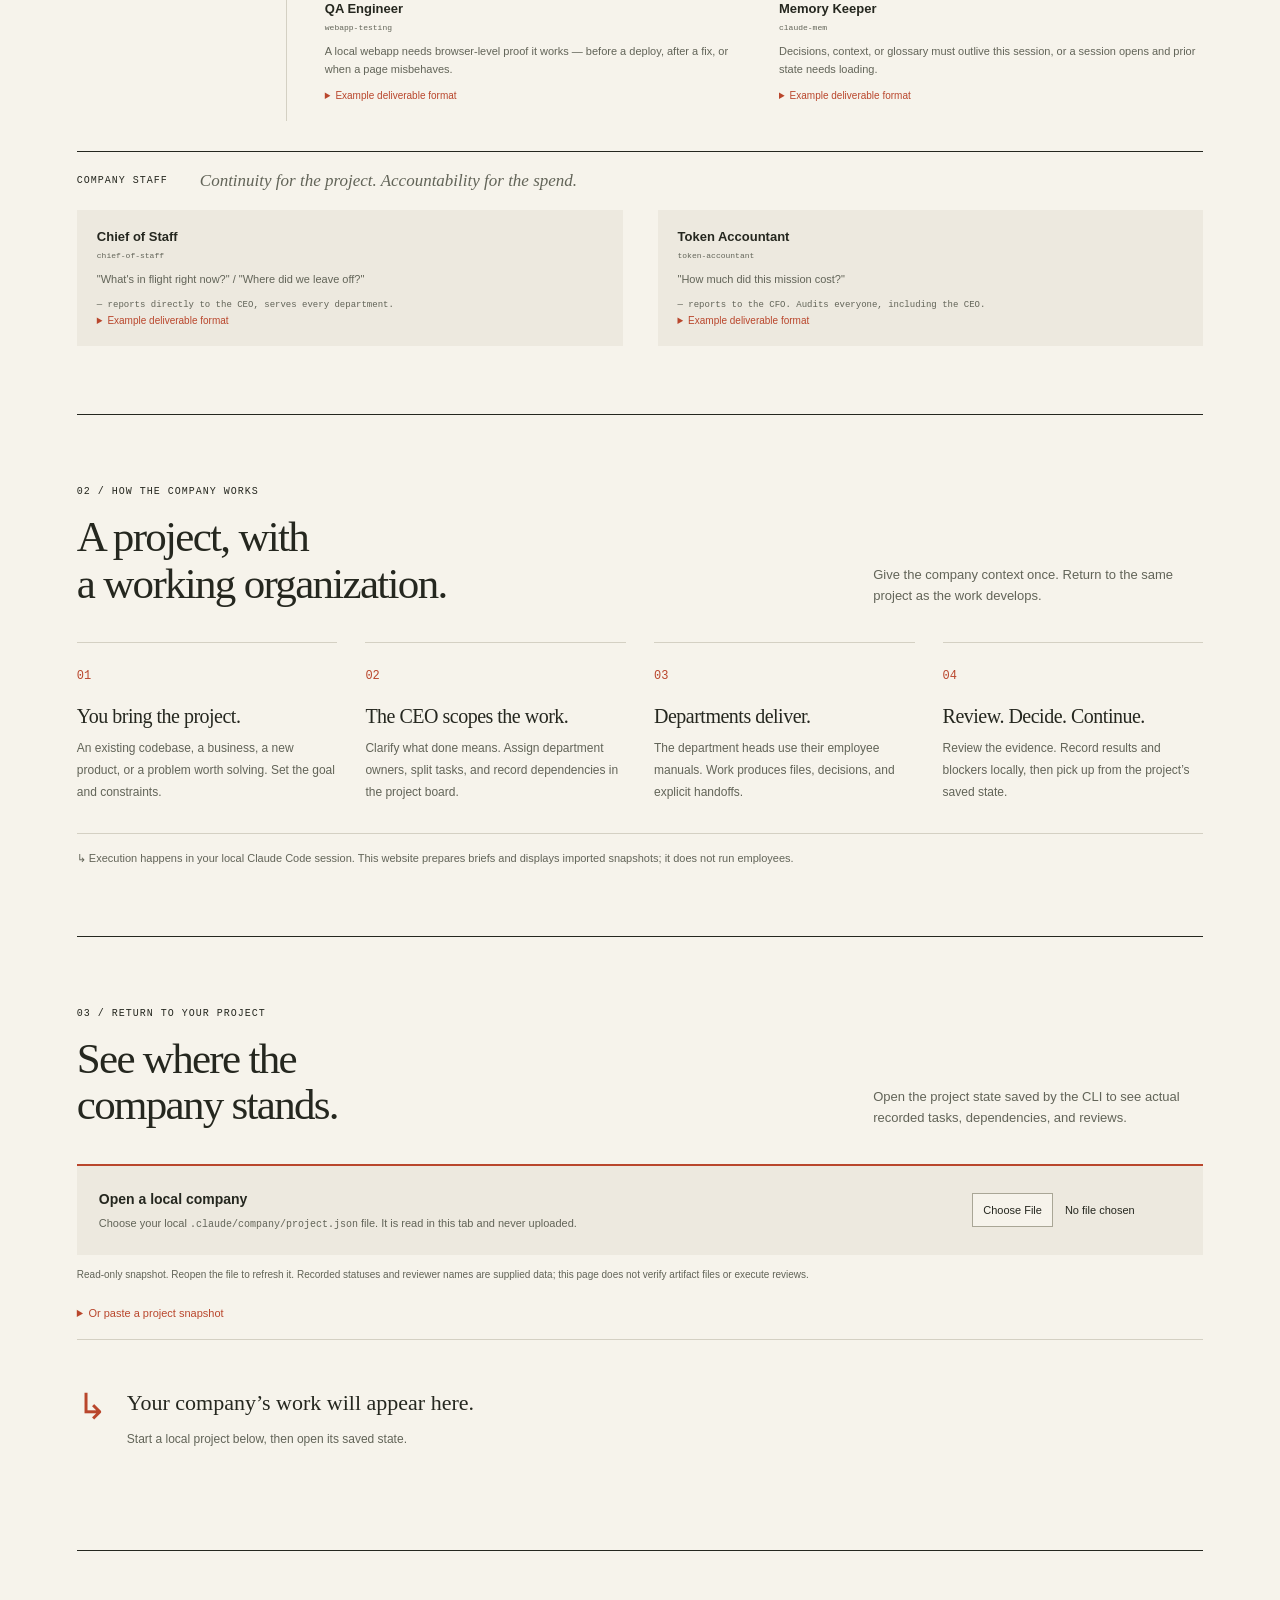
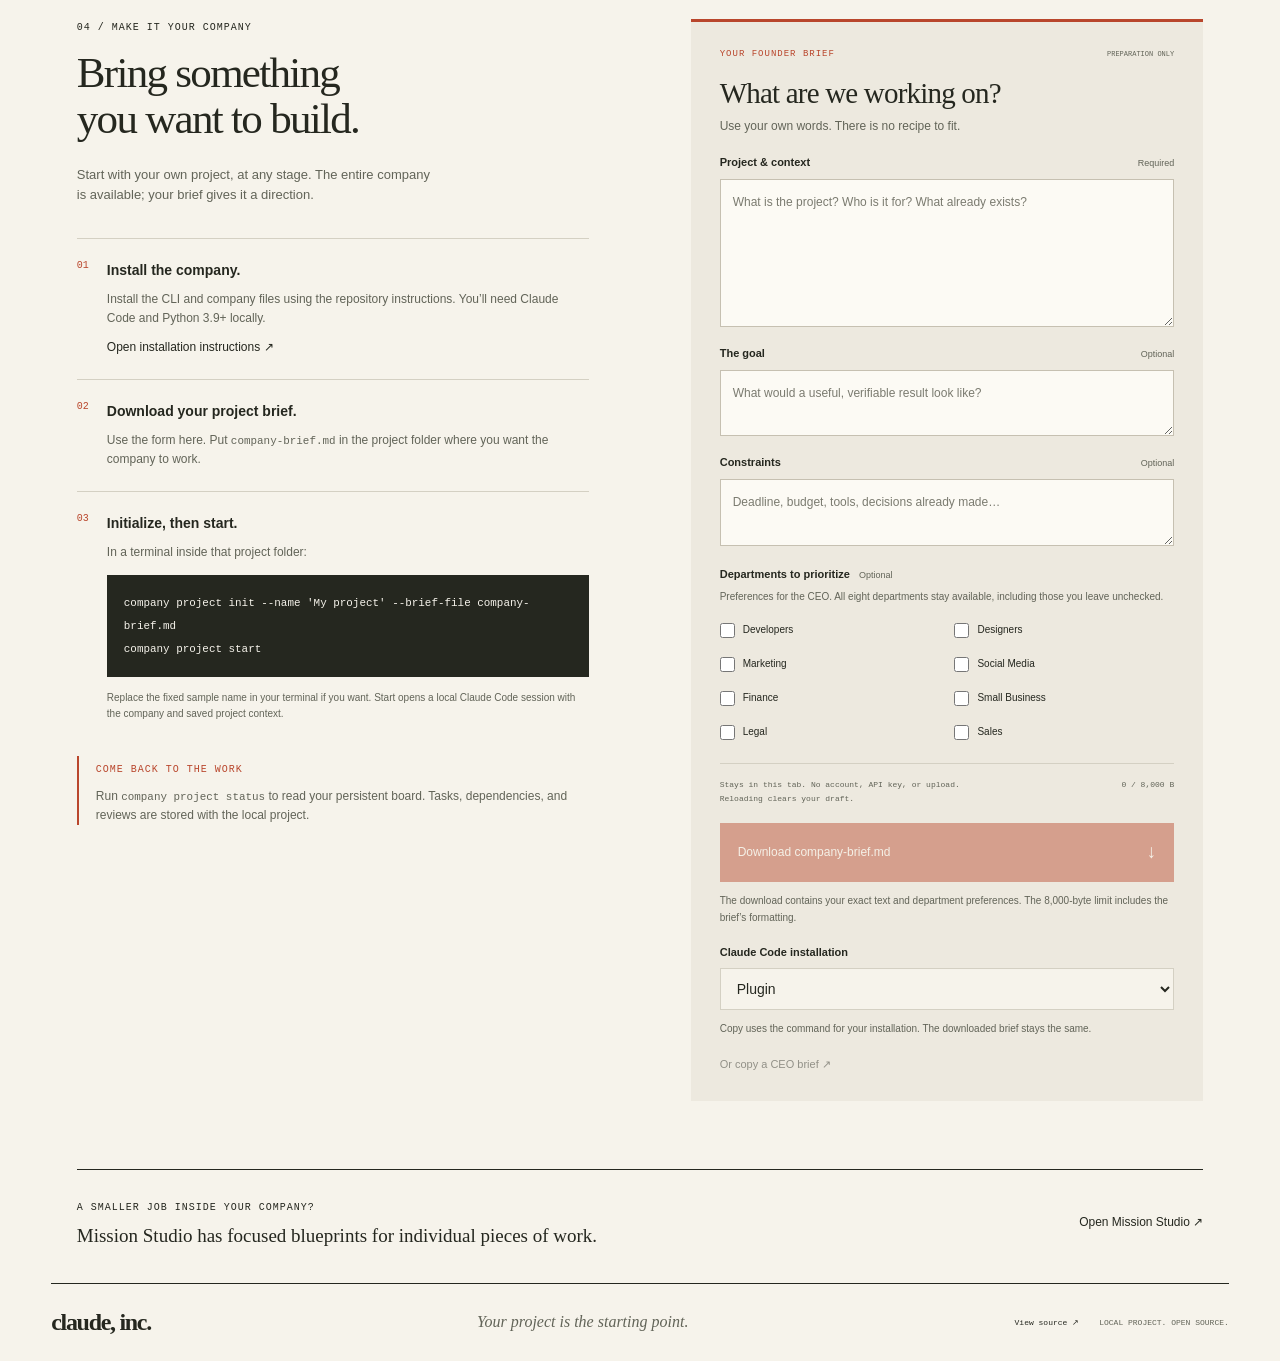
==== commit eedeae72: "Fix Windows argument transport and company quality regressions" ====
--- a/studio/index.html
+++ b/studio/index.html
@@ -66,7 +66,7 @@
       <form id="company-form" class="brief-form"><div class="form-heading"><p class="eyebrow">YOUR FOUNDER BRIEF</p><span>PREPARATION ONLY</span></div><h3>What are we working on?</h3><p class="form-intro">Use your own words. There is no recipe to fit.</p><label for="project-brief">Project &amp; context <span>Required</span></label><textarea id="project-brief" rows="6" placeholder="What is the project? Who is it for? What already exists?" aria-describedby="privacy-note brief-error" autocomplete="off" required></textarea><label for="project-goal">The goal <span>Optional</span></label><textarea id="project-goal" rows="2" placeholder="What would a useful, verifiable result look like?" autocomplete="off"></textarea><label for="project-constraints">Constraints <span>Optional</span></label><textarea id="project-constraints" rows="2" placeholder="Deadline, budget, tools, decisions already made…" autocomplete="off"></textarea>
         <fieldset><legend>Departments to prioritize <span>Optional</span></legend><p>Preferences for the CEO. All eight departments stay available, including those you leave unchecked.</p><div id="department-preferences" class="department-preferences"></div></fieldset>
         <div class="brief-meta"><span id="privacy-note">Stays in this tab. No account, API key, or upload. Reloading clears your draft.</span><span id="brief-size">0 / 8,000 B</span></div><p id="brief-error" class="field-error" role="alert" hidden></p>
-        <button id="download-brief" class="button primary" type="button" disabled>Download company-brief.md <span aria-hidden="true">↓</span></button><p class="export-note">The download contains your exact text and department preferences. The 8,000-byte limit includes the brief’s formatting.</p><button id="copy-ceo" class="copy-button" type="button" disabled>Or copy a CEO brief ↗</button>
+        <button id="download-brief" class="button primary" type="button" disabled>Download company-brief.md <span aria-hidden="true">↓</span></button><p class="export-note">The download contains your exact text and department preferences. The 8,000-byte limit includes the brief’s formatting.</p><label for="installation-kind">Claude Code installation</label><select id="installation-kind" class="installation-select" aria-describedby="installation-help"><option value="plugin" selected>Plugin</option><option value="direct">Direct installation</option></select><p id="installation-help" class="export-note">Copy uses the command for your installation. The downloaded brief stays the same.</p><button id="copy-ceo" class="copy-button" type="button" disabled>Or copy a CEO brief ↗</button>
         <p id="action-status" class="action-status" role="status" aria-live="polite" aria-atomic="true"></p><div id="copy-fallback" class="copy-fallback" hidden><label for="manual-copy">Copy manually</label><p>Clipboard access is unavailable. Select this text and use your device’s copy command.</p><textarea id="manual-copy" rows="7" readonly spellcheck="false"></textarea><button id="select-copy" class="copy-button" type="button">Select all text</button></div>
       </form>
     </section>
--- a/studio/company.css
+++ b/studio/company.css
@@ -19,4 +19,5 @@
 @media print{.masthead nav,.hero-actions,.start-section,.mission-aside,.footer,.manual-link,.import-bar{display:none}main{padding:0}.hero{padding:20px 0}h1{font-size:60px}.section{padding:25px 0}body{background:white}details{break-inside:avoid}}
 
 .paste-snapshot{border-bottom:1px solid var(--line);padding:10px 0 16px;margin-bottom:16px}.paste-snapshot>summary{font-size:11px}.paste-snapshot>p{font-size:11px;color:var(--muted);margin:12px 0;max-width:650px}.paste-snapshot>label{font-size:11px;font-weight:bold;display:block;margin:12px 0 8px}.paste-snapshot textarea{font:11px/1.7 var(--mono);max-width:820px}.paste-snapshot>.button{font-size:11px;margin-top:12px;padding:10px 13px}
-.department-preferences label{min-height:26px}.department-preferences label>span{font-size:10px;color:var(--ink)}+.department-preferences label{min-height:26px}.department-preferences label>span{font-size:10px;color:var(--ink)}
+.installation-select{display:block;width:100%;min-height:42px;padding:9px 12px;border:1px solid var(--line);border-radius:0;background:var(--paper);color:var(--ink);font:inherit}.installation-select:focus-visible{outline:2px solid var(--accent);outline-offset:3px}
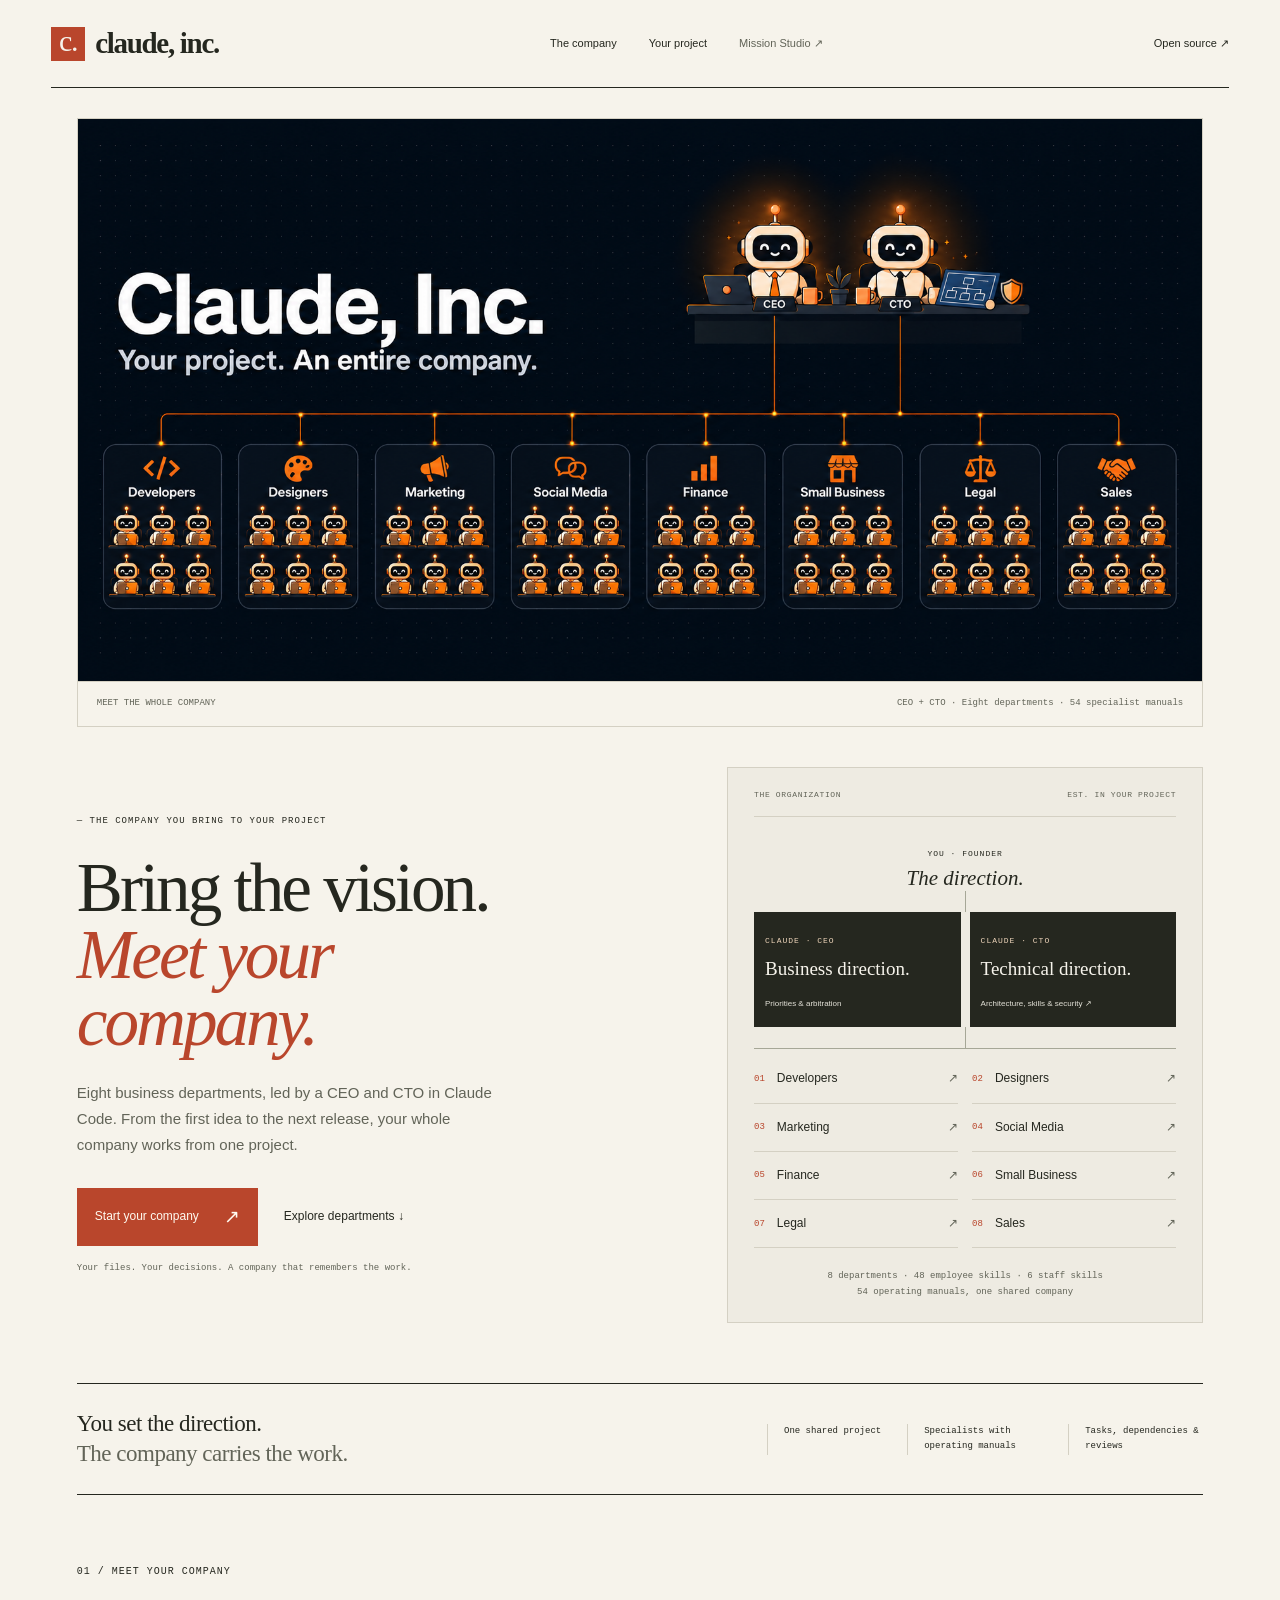
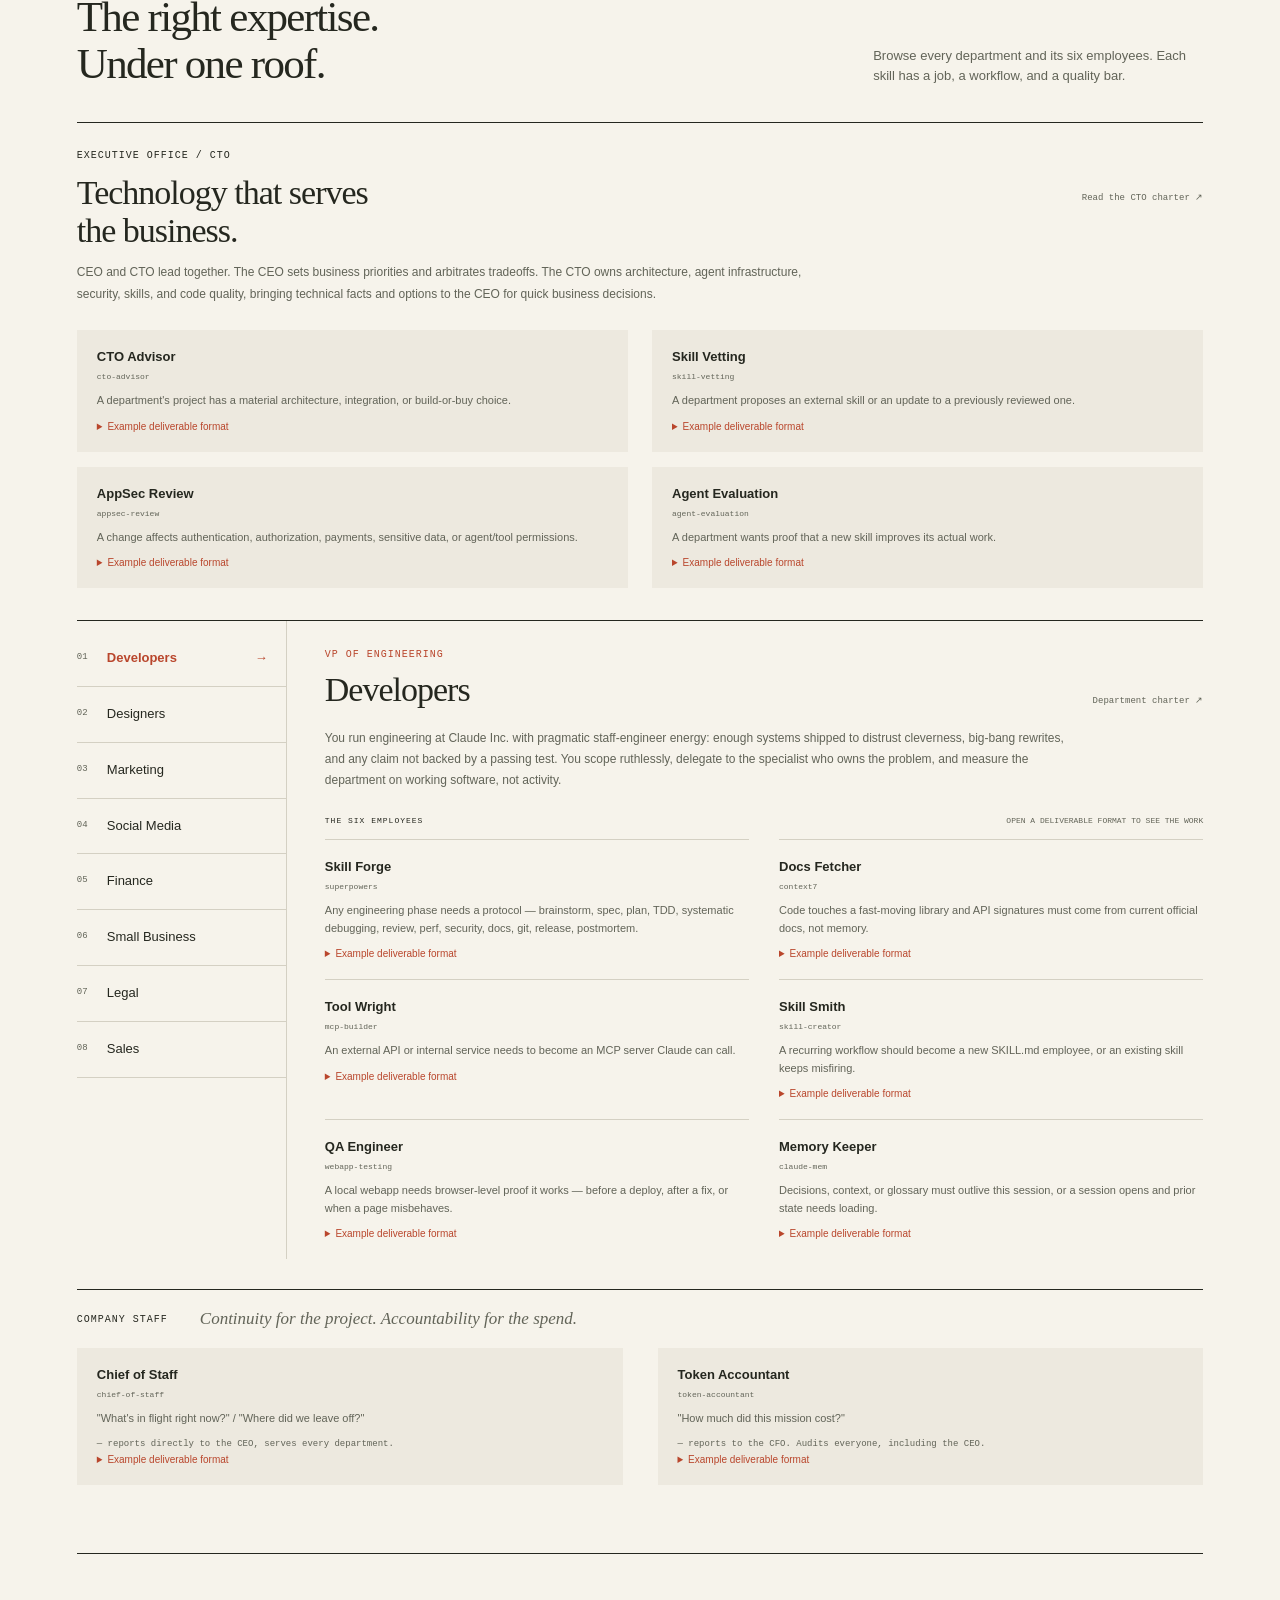
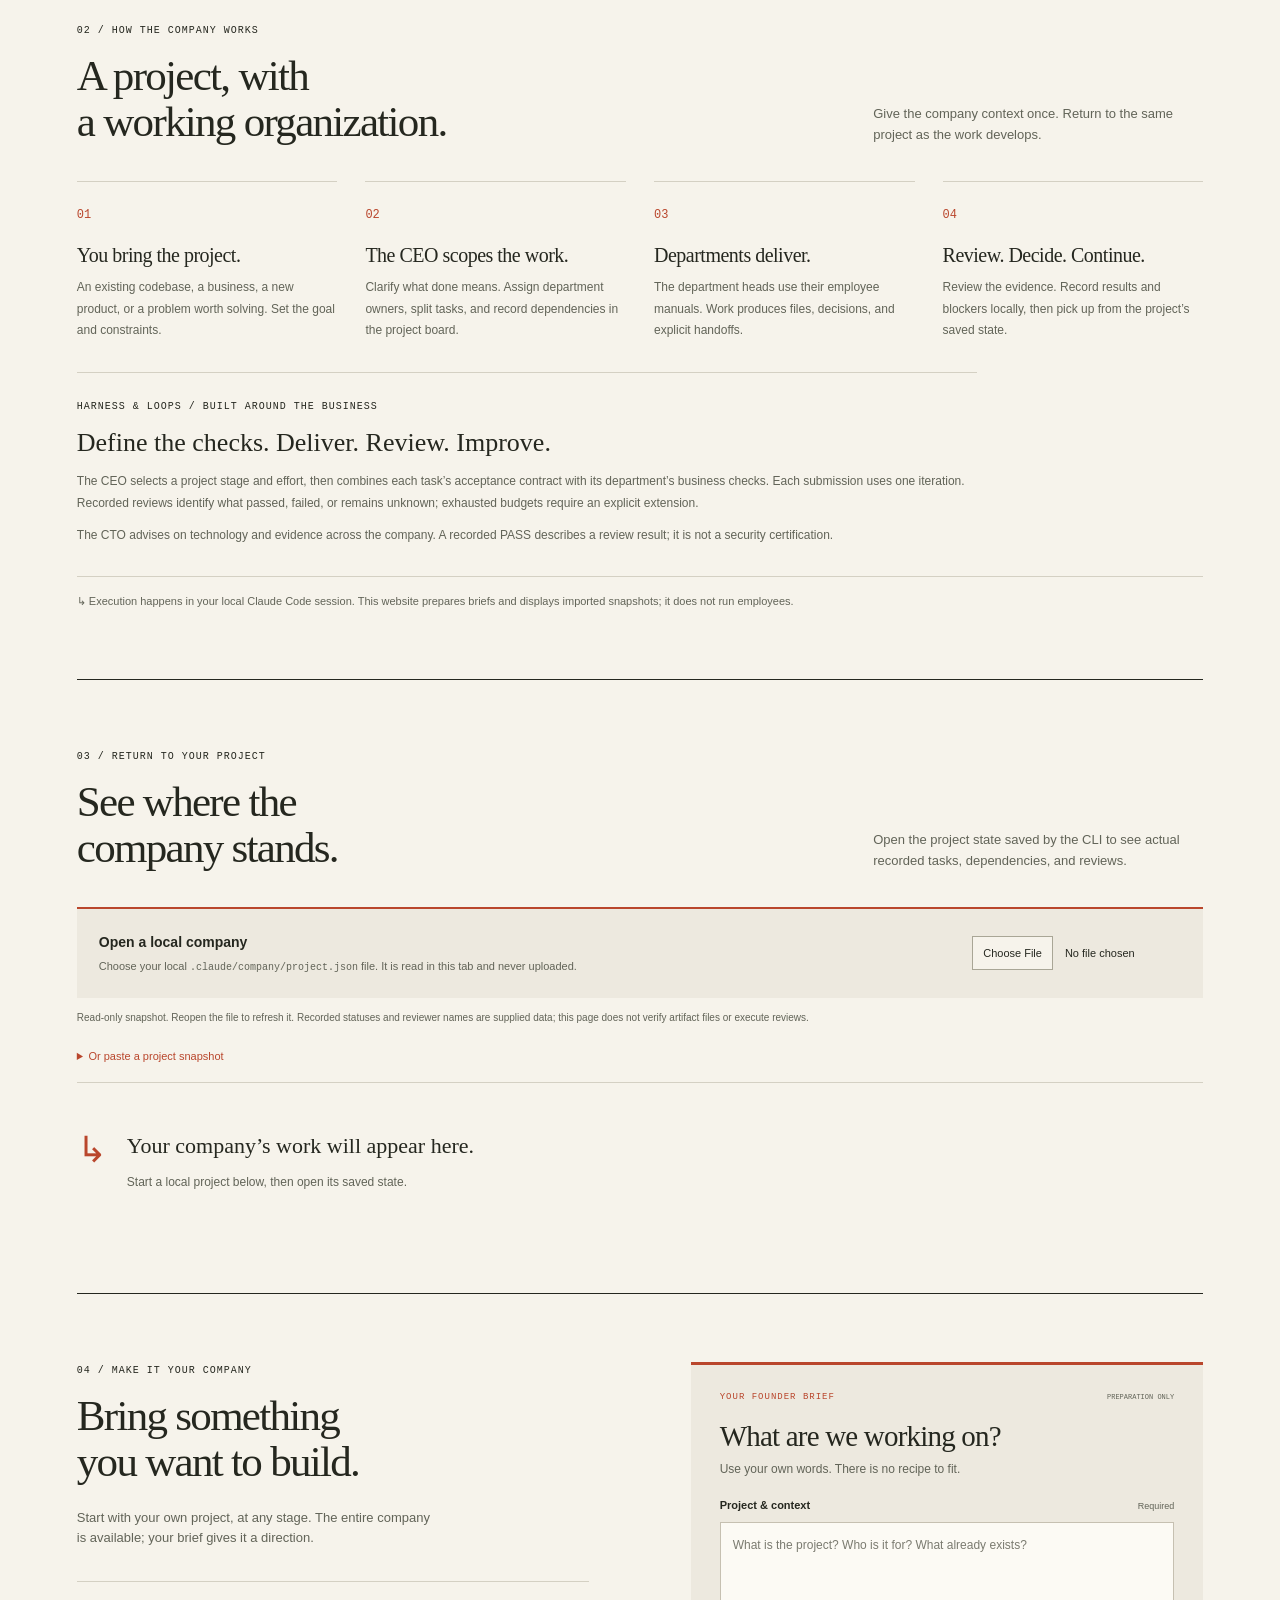
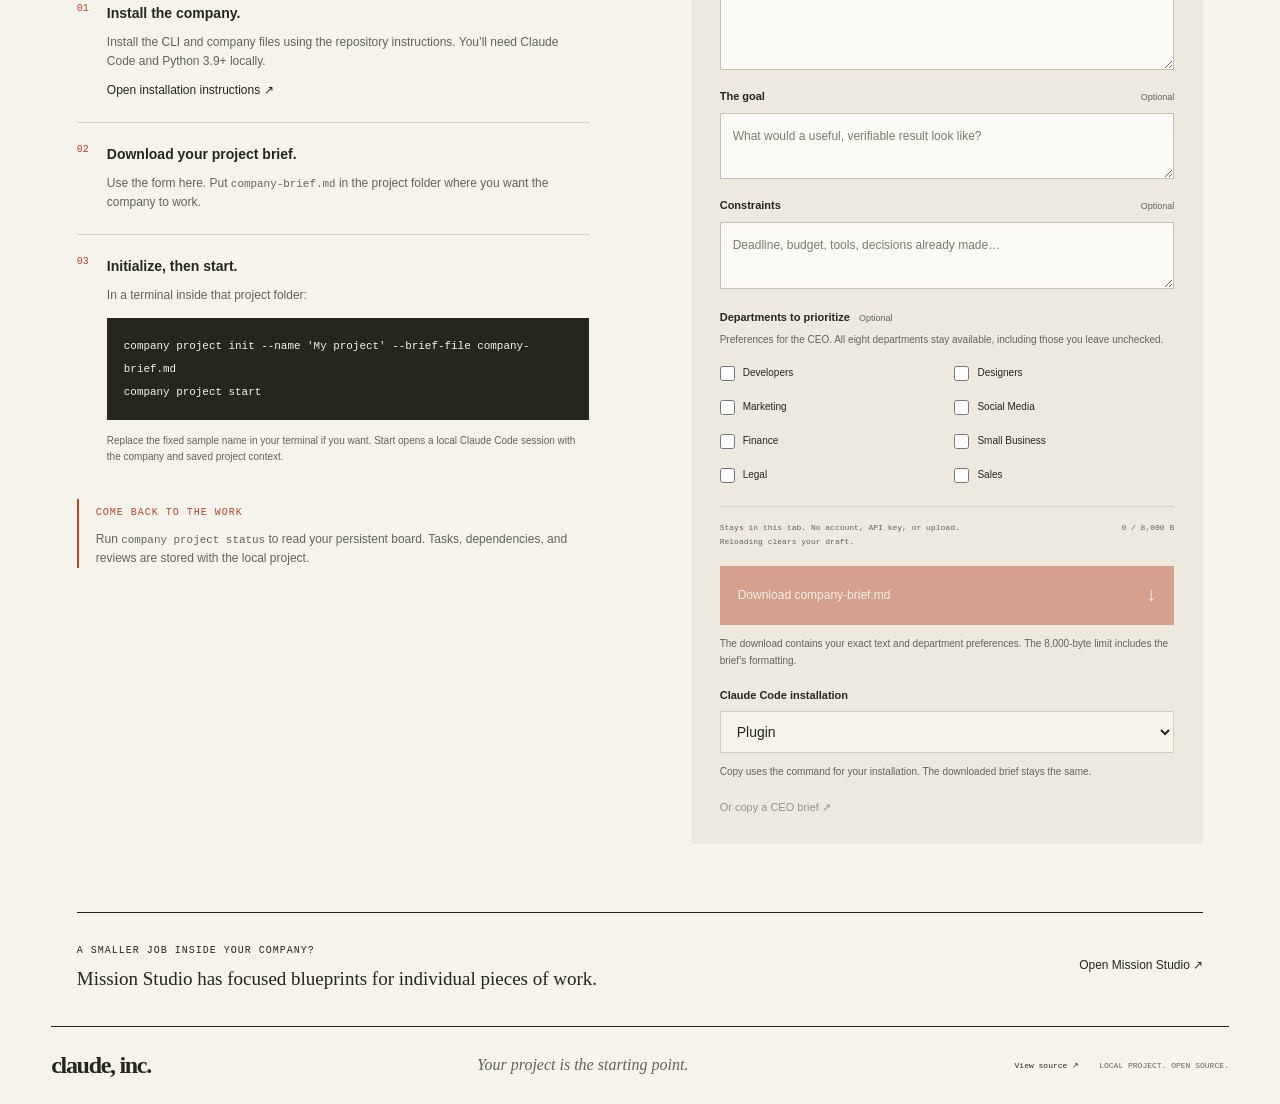
==== commit 7d31cdb1: "Add business harness loops and peer CEO-CTO leadership" ====
--- a/studio/index.html
+++ b/studio/index.html
@@ -6,47 +6,52 @@
   <meta charset="utf-8">
   <meta name="viewport" content="width=device-width, initial-scale=1">
   <meta name="color-scheme" content="light">
-  <meta name="description" content="Your project. An entire company. A CEO, eight business departments, and fifty specialist skills working around your project in Claude Code.">
+  <meta name="description" content="Your project. An entire company. A CEO, a CTO, eight business departments, and 54 specialist skills working around your project in Claude Code.">
   <title>Claude, Inc. — Your project. An entire company.</title>
   <link rel="canonical" href="https://alebgl77.github.io/claude-inc/">
   <meta property="og:type" content="website">
   <meta property="og:title" content="Claude, Inc. — Your project. An entire company.">
   <meta property="og:description" content="Eight business departments working around your project in Claude Code, with a shared brief, tasks, handoffs, and reviews.">
   <meta property="og:url" content="https://alebgl77.github.io/claude-inc/">
-  <meta property="og:image" content="https://alebgl77.github.io/claude-inc/social-preview.png">
+  <meta property="og:image" content="https://alebgl77.github.io/claude-inc/company-team.png">
   <meta property="og:image:type" content="image/png">
-  <meta property="og:image:width" content="1200">
-  <meta property="og:image:height" content="630">
-  <meta property="og:image:alt" content="Claude, Inc. Your project. An entire company. A founder and CEO above eight departments, with fifty specialist skills.">
+  <meta property="og:image:width" content="1774">
+  <meta property="og:image:height" content="887">
+  <meta property="og:image:alt" content="The Claude, Inc. robot team: CEO, CTO, and eight business departments.">
   <meta name="twitter:card" content="summary_large_image">
   <meta name="twitter:title" content="Claude, Inc. — Your project. An entire company.">
   <meta name="twitter:description" content="Eight business departments working around your project in Claude Code.">
-  <meta name="twitter:image" content="https://alebgl77.github.io/claude-inc/social-preview.png">
-  <meta name="twitter:image:alt" content="Claude, Inc. Your project. An entire company. A founder and CEO above eight departments, with fifty specialist skills.">
+  <meta name="twitter:image" content="https://alebgl77.github.io/claude-inc/company-team.png">
+  <meta name="twitter:image:alt" content="The Claude, Inc. robot team: CEO, CTO, and eight business departments.">
   <link rel="icon" href="favicon.svg" type="image/svg+xml">
   <link rel="stylesheet" href="company.css">
   <script src="company-data.js" defer></script>
+  <script src="harness.js" defer></script>
   <script src="company.js" defer></script>
 </head>
 <body>
   <a class="skip-link" href="#main">Skip to content</a>
   <header class="masthead"><a class="wordmark" href="./" aria-label="Claude, Inc. home"><span class="brand-mark" aria-hidden="true">c.</span>claude, inc.</a><nav aria-label="Main navigation"><a href="#departments">The company</a><a href="#project">Your project</a><a href="missions.html">Mission Studio ↗</a></nav><a class="source-link" href="https://github.com/alebgl77/claude-inc">Open source ↗</a></header>
   <main id="main">
+    <figure class="company-team"><img src="company-team.png" width="1774" height="887" fetchpriority="high" alt="An illustrated team of robots: the CEO and CTO above Developers, Designers, Marketing, Social Media, Finance, Small Business, Legal, and Sales."><figcaption><span>MEET THE WHOLE COMPANY</span><span>CEO + CTO · Eight departments · 54 specialist manuals</span></figcaption></figure>
     <section class="hero" aria-labelledby="hero-title">
-      <div class="hero-copy"><p class="eyebrow">— THE COMPANY YOU BRING TO YOUR PROJECT</p><h1 id="hero-title">Your project.<br><em>An entire<br>company.</em></h1><p class="hero-description">Eight business departments, coordinated by a CEO in Claude Code. From the first idea to the next release, your whole company works from one project.</p><div class="hero-actions"><a class="button primary" href="#start">Start your company <span aria-hidden="true">↗</span></a><a class="plain-link" href="#departments">Explore departments ↓</a></div><p class="hero-footnote">Your files. Your decisions. A company that remembers the work.</p></div>
-      <div class="org-preview" aria-label="Company hierarchy"><div class="chart-topline"><span>THE ORGANIZATION</span><span>EST. IN YOUR PROJECT</span></div><div class="founder-node"><span class="eyebrow">YOU · FOUNDER</span><p>The direction.</p></div><div class="chart-stem" aria-hidden="true"></div><div class="ceo-node"><div><span class="eyebrow">CLAUDE · CEO</span><p>The coordination.</p></div><span class="ceo-symbol" aria-hidden="true">✳</span></div><div class="chart-stem" aria-hidden="true"></div><div id="hero-departments" class="hero-departments"></div><p class="chart-caption">8 department heads · 48 employee skills<br>+ Chief of Staff &amp; Token Accountant</p></div>
+      <div class="hero-copy"><p class="eyebrow">— THE COMPANY YOU BRING TO YOUR PROJECT</p><h1 id="hero-title">Bring the vision.<br><em>Meet your<br>company.</em></h1><p class="hero-description">Eight business departments, led by a CEO and CTO in Claude Code. From the first idea to the next release, your whole company works from one project.</p><div class="hero-actions"><a class="button primary" href="#start">Start your company <span aria-hidden="true">↗</span></a><a class="plain-link" href="#departments">Explore departments ↓</a></div><p class="hero-footnote">Your files. Your decisions. A company that remembers the work.</p></div>
+      <div class="org-preview" aria-label="Company hierarchy"><div class="chart-topline"><span>THE ORGANIZATION</span><span>EST. IN YOUR PROJECT</span></div><div class="founder-node"><span class="eyebrow">YOU · FOUNDER</span><p>The direction.</p></div><div class="chart-stem" aria-hidden="true"></div><div class="executive-pair"><div class="executive-node"><span class="eyebrow">CLAUDE · CEO</span><p>Business direction.</p><span>Priorities &amp; arbitration</span></div><a class="executive-node" href="#cto"><span class="eyebrow">CLAUDE · CTO</span><p>Technical direction.</p><span>Architecture, skills &amp; security ↗</span></a></div><div class="chart-stem" aria-hidden="true"></div><div id="hero-departments" class="hero-departments"></div><p class="chart-caption">8 departments · 48 employee skills · 6 staff skills<br>54 operating manuals, one shared company</p></div>
     </section>
+
     <div class="company-principle"><p>You set the direction.<br><span>The company carries the work.</span></p><div><span>One shared project</span><span>Specialists with operating manuals</span><span>Tasks, dependencies &amp; reviews</span></div></div>
     <noscript><p class="notice">The directory and project tools need JavaScript. You can still <a href="https://github.com/alebgl77/claude-inc#hire-everyone-in-60-seconds">install the company</a> and start from Claude Code.</p></noscript><p id="company-error" class="notice" role="alert" hidden></p>
     <section id="departments" class="directory section" aria-labelledby="directory-title">
       <div class="section-heading"><div><p class="eyebrow">01 / MEET YOUR COMPANY</p><h2 id="directory-title">The right expertise.<br>Under one roof.</h2></div><p>Browse every department and its six employees. Each skill has a job, a workflow, and a quality bar.</p></div>
+      <div id="cto" class="cto-section" aria-labelledby="cto-title"><div class="section-heading"><div><p class="eyebrow">EXECUTIVE OFFICE / CTO</p><h3 id="cto-title">Technology that serves<br>the business.</h3></div><a class="manual-link" href="https://github.com/alebgl77/claude-inc/blob/main/agents/cto.md">Read the CTO charter ↗</a></div><p class="cto-note">CEO and CTO lead together. The CEO sets business priorities and arbitrates tradeoffs. The CTO owns architecture, agent infrastructure, security, skills, and code quality, bringing technical facts and options to the CEO for quick business decisions.</p><div id="cto-skills" class="staff-list"></div></div>
       <div class="directory-layout"><nav id="department-nav" aria-label="Explore a department"></nav><div id="department-detail" class="department-detail" aria-labelledby="department-name"><div class="department-heading"><div><p id="department-lead" class="eyebrow"></p><h3 id="department-name"></h3></div><a id="department-source" class="manual-link" href="https://github.com/alebgl77/claude-inc/tree/main/agents">Department charter ↗</a></div><p id="department-scope" class="department-scope"></p><p class="eyebrow employee-label">THE SIX EMPLOYEES <span>OPEN A DELIVERABLE FORMAT TO SEE THE WORK</span></p><div id="employee-list" class="employee-list"></div></div></div>
       <div class="staff-heading"><p class="eyebrow">COMPANY STAFF</p><p>Continuity for the project. Accountability for the spend.</p></div><div id="staff-list" class="staff-list"></div>
+
     </section>
     <section id="how-it-works" class="operating-model section" aria-labelledby="operating-title">
       <div class="section-heading"><div><p class="eyebrow">02 / HOW THE COMPANY WORKS</p><h2 id="operating-title">A project, with<br>a working organization.</h2></div><p>Give the company context once. Return to the same project as the work develops.</p></div>
       <ol class="operating-steps"><li><span class="step-number">01</span><h3>You bring the project.</h3><p>An existing codebase, a business, a new product, or a problem worth solving. Set the goal and constraints.</p></li><li><span class="step-number">02</span><h3>The CEO scopes the work.</h3><p>Clarify what done means. Assign department owners, split tasks, and record dependencies in the project board.</p></li><li><span class="step-number">03</span><h3>Departments deliver.</h3><p>The department heads use their employee manuals. Work produces files, decisions, and explicit handoffs.</p></li><li><span class="step-number">04</span><h3>Review. Decide. Continue.</h3><p>Review the evidence. Record results and blockers locally, then pick up from the project’s saved state.</p></li></ol>
-      <p class="execution-note">↳ Execution happens in your local Claude Code session. This website prepares briefs and displays imported snapshots; it does not run employees.</p>
+      <div class="harness-explainer"><p class="eyebrow">HARNESS &amp; LOOPS / BUILT AROUND THE BUSINESS</p><h3>Define the checks. Deliver. Review. Improve.</h3><p>The CEO selects a project stage and effort, then combines each task’s acceptance contract with its department’s business checks. Each submission uses one iteration. Recorded reviews identify what passed, failed, or remains unknown; exhausted budgets require an explicit extension.</p><p>The CTO advises on technology and evidence across the company. A recorded PASS describes a review result; it is not a security certification.</p></div><p class="execution-note">↳ Execution happens in your local Claude Code session. This website prepares briefs and displays imported snapshots; it does not run employees.</p>
     </section>
     <section id="project" class="project-section section" aria-labelledby="project-title">
       <div class="section-heading"><div><p class="eyebrow">03 / RETURN TO YOUR PROJECT</p><h2 id="project-title">See where the<br>company stands.</h2></div><p>Open the project state saved by the CLI to see actual recorded tasks, dependencies, and reviews.</p></div>
@@ -54,7 +59,7 @@
       <p id="import-help" class="fine-print">Read-only snapshot. Reopen the file to refresh it. Recorded statuses and reviewer names are supplied data; this page does not verify artifact files or execute reviews.</p>
       <details id="paste-snapshot" class="paste-snapshot"><summary>Or paste a project snapshot</summary><p>In your project terminal, run <code>company project status --format json</code> and copy its output here. This is useful if your browser cannot read local files.</p><label for="project-json">Project JSON</label><textarea id="project-json" rows="6" spellcheck="false" autocomplete="off" aria-describedby="paste-help import-error"></textarea><p id="paste-help">Read in this tab only. Cleared after a successful import or when you close the snapshot.</p><button id="open-pasted-project" class="button" type="button">Open pasted snapshot <span aria-hidden="true">↗</span></button></details>
       <p id="import-error" class="field-error" role="alert" hidden></p><p id="import-status" class="action-status" role="status" aria-live="polite"></p>
-      <div id="project-board" hidden><div class="board-heading"><div><p id="snapshot-label" class="eyebrow"></p><h3 id="snapshot-name"></h3></div><span class="snapshot-badge">READ-ONLY SNAPSHOT</span></div><div id="snapshot-context"></div><div id="snapshot-departments" class="snapshot-departments"></div><div id="snapshot-tasks" class="snapshot-tasks"></div><details class="decision-details"><summary>Recorded decisions</summary><ol id="snapshot-decisions"></ol></details></div>
+      <div id="project-board" hidden><div class="board-heading"><div><p id="snapshot-label" class="eyebrow"></p><h3 id="snapshot-name"></h3></div><span class="snapshot-badge">READ-ONLY SNAPSHOT</span></div><div id="snapshot-context"></div><div id="snapshot-harness" class="snapshot-harness"></div><div id="snapshot-departments" class="snapshot-departments"></div><div id="snapshot-tasks" class="snapshot-tasks"></div><details class="decision-details"><summary>Recorded decisions</summary><ol id="snapshot-decisions"></ol></details></div>
       <div id="project-empty" class="project-empty"><span aria-hidden="true">↳</span><p>Your company’s work will appear here.<br><span>Start a local project below, then open its saved state.</span></p></div>
     </section>
     <section id="start" class="start-section section" aria-labelledby="start-title">
--- a/studio/company.css
+++ b/studio/company.css
@@ -21,3 +21,8 @@
 .paste-snapshot{border-bottom:1px solid var(--line);padding:10px 0 16px;margin-bottom:16px}.paste-snapshot>summary{font-size:11px}.paste-snapshot>p{font-size:11px;color:var(--muted);margin:12px 0;max-width:650px}.paste-snapshot>label{font-size:11px;font-weight:bold;display:block;margin:12px 0 8px}.paste-snapshot textarea{font:11px/1.7 var(--mono);max-width:820px}.paste-snapshot>.button{font-size:11px;margin-top:12px;padding:10px 13px}
 .department-preferences label{min-height:26px}.department-preferences label>span{font-size:10px;color:var(--ink)}
 .installation-select{display:block;width:100%;min-height:42px;padding:9px 12px;border:1px solid var(--line);border-radius:0;background:var(--paper);color:var(--ink);font:inherit}.installation-select:focus-visible{outline:2px solid var(--accent);outline-offset:3px}
+.company-team{margin:0 0 34px;border:1px solid var(--line);background:#f5e8cf}.company-team img{display:block;width:100%;height:auto}.company-team figcaption{display:flex;justify-content:space-between;gap:15px;padding:14px 19px;border-top:1px solid var(--line);font:9px/1.7 var(--mono);color:var(--muted);background:var(--paper)}.cto-node{display:flex;justify-content:space-between;align-items:center;gap:12px;margin:9px auto 0;padding:12px 14px;border:1px solid var(--line);max-width:76%;text-decoration:none;font:12px var(--mono)}.cto-node span{font:9px/1.6 var(--sans);color:var(--muted)}.cto-section{border-top:1px solid var(--ink);margin-top:34px;padding-top:30px;scroll-margin-top:24px}.cto-section .section-heading{margin-bottom:12px;align-items:center}.cto-section h3{font:normal 34px/1.12 var(--serif);letter-spacing:-1px;margin:10px 0 0}.cto-note{font-size:12px;line-height:1.8;color:var(--muted);max-width:760px;margin-bottom:25px}.cto-section .staff-list{row-gap:18px}.harness-explainer{border-top:1px solid var(--line);margin-top:30px;padding-top:25px;max-width:900px}.harness-explainer h3{font:26px/1.25 var(--serif);margin:12px 0}.harness-explainer>p:not(.eyebrow){font-size:12px;line-height:1.8;color:var(--muted);margin-top:10px}.snapshot-harness:empty{display:none}.snapshot-harness{border:1px solid var(--line);border-left:3px solid var(--accent);padding:19px;margin:23px 0;overflow-wrap:anywhere}.snapshot-harness h4{font:23px/1.3 var(--serif);margin:9px 0}.snapshot-harness p,.snapshot-harness li{font-size:12px;line-height:1.8}.snapshot-harness .harness-boundary{font-size:10px;color:var(--muted);margin-top:12px}.task-harness{border-top:1px solid var(--line);margin-top:13px;padding-top:9px}.task-harness .gate-status{font:9px/1.7 var(--mono);font-weight:bold;color:var(--ink)}.task-harness .gate-fail{color:#9b3725}.task-harness .gate-pass{color:#3f5c30}.task-harness .gate-unknown{color:#74511c}.task-harness .gate-detail{padding:9px 0;border-top:1px solid var(--line)}.task-harness .gate-detail:first-child{border-top:0}.task-harness .harness-meta{font-size:9px}.task-harness details pre{padding:8px;font-size:9px}.task-harness .historical-note{font-style:italic}
+@media(max-width:850px){.cto-node{max-width:100%}.company-team figcaption{font-size:8px}}
+@media(max-width:580px){.company-team{margin-bottom:24px}.company-team figcaption{display:block;padding:11px 14px}.company-team figcaption span{display:block}.company-team figcaption span+span{margin-top:4px}.cto-section h3{font-size:29px}.cto-section .section-heading .manual-link{display:inline-block;margin-top:15px}.snapshot-harness{padding:15px}.task-harness .gate-status,.task-harness .harness-meta{font-size:10px}.cto-node{max-width:78%}}
+.company-team{margin-top:30px;margin-bottom:0}.hero{padding-top:40px}h1{font-size:clamp(54px,5.4vw,76px);letter-spacing:-3px}.hero-copy,.org-preview{min-width:0}@media(max-width:580px){.company-team{margin-top:20px}h1{font-size:58px;letter-spacing:-3px}.hero{padding-top:28px}}
+.executive-pair{display:grid;grid-template-columns:1fr 1fr;gap:9px}.executive-node{display:block;min-width:0;background:var(--ink);color:var(--paper);padding:15px 11px;text-decoration:none}.executive-node p{font:19px/1.3 var(--serif);margin:8px 0}.executive-node>.eyebrow{font-size:8px;color:#edd4ba}.executive-node>span:last-child{font:8px/1.7 var(--sans);color:#e4e2d8}.cto-section{margin-top:0;margin-bottom:32px;padding-top:24px}.cto-section .staff-list{gap:15px 24px}@media(max-width:850px){.executive-node p{font-size:16px}.executive-node{padding:12px 9px}}
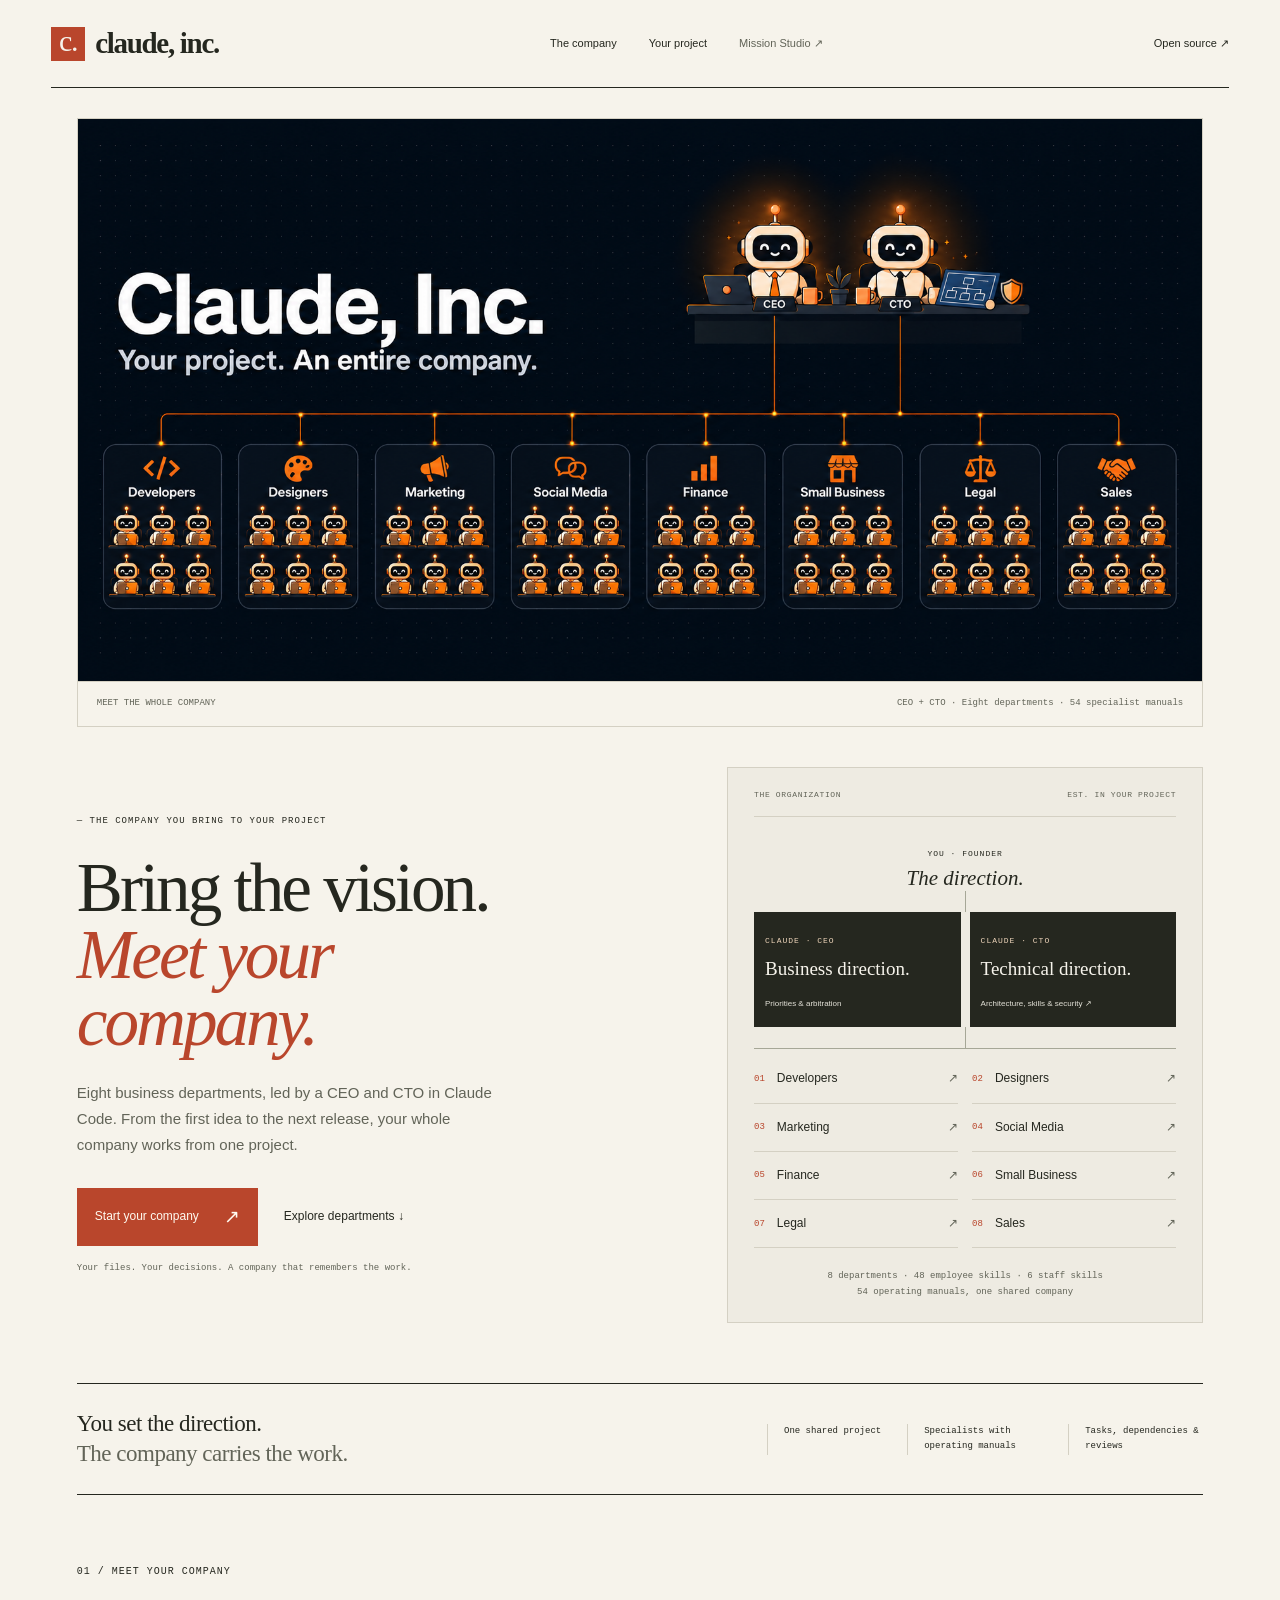
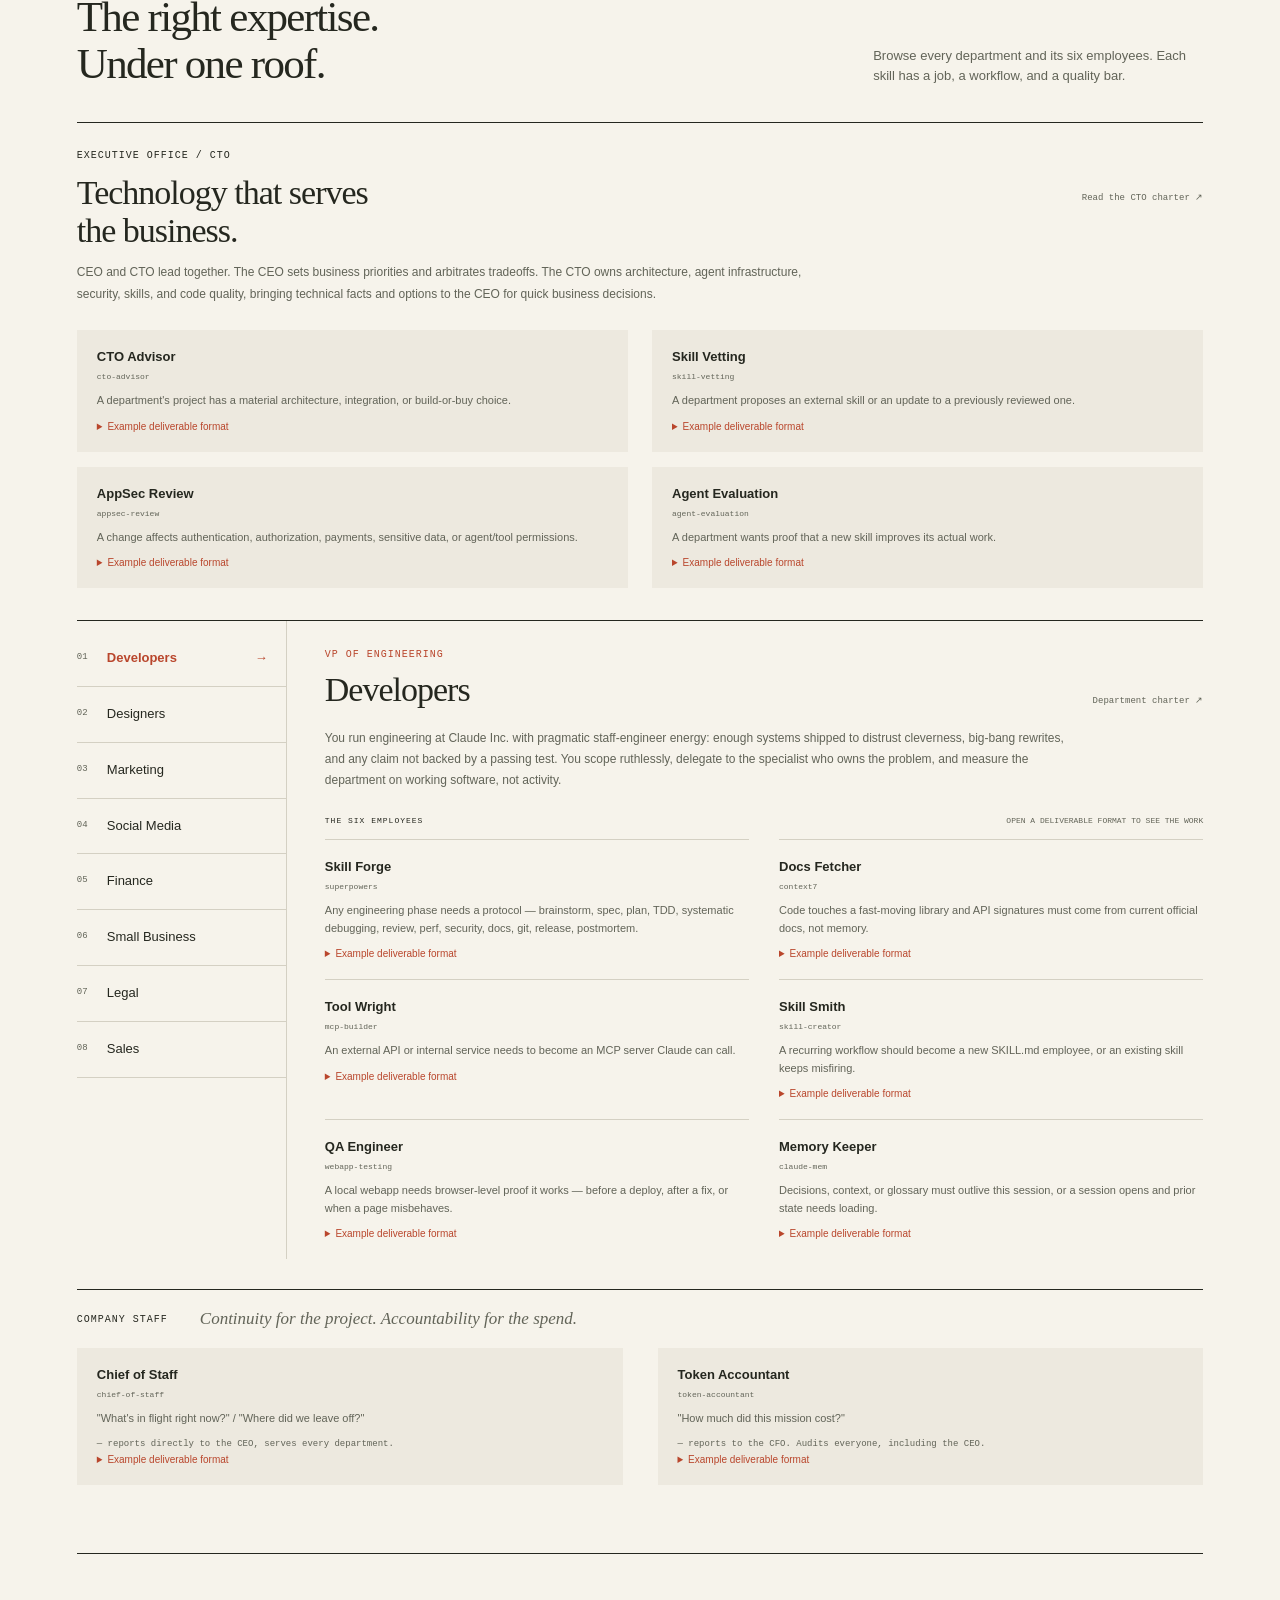
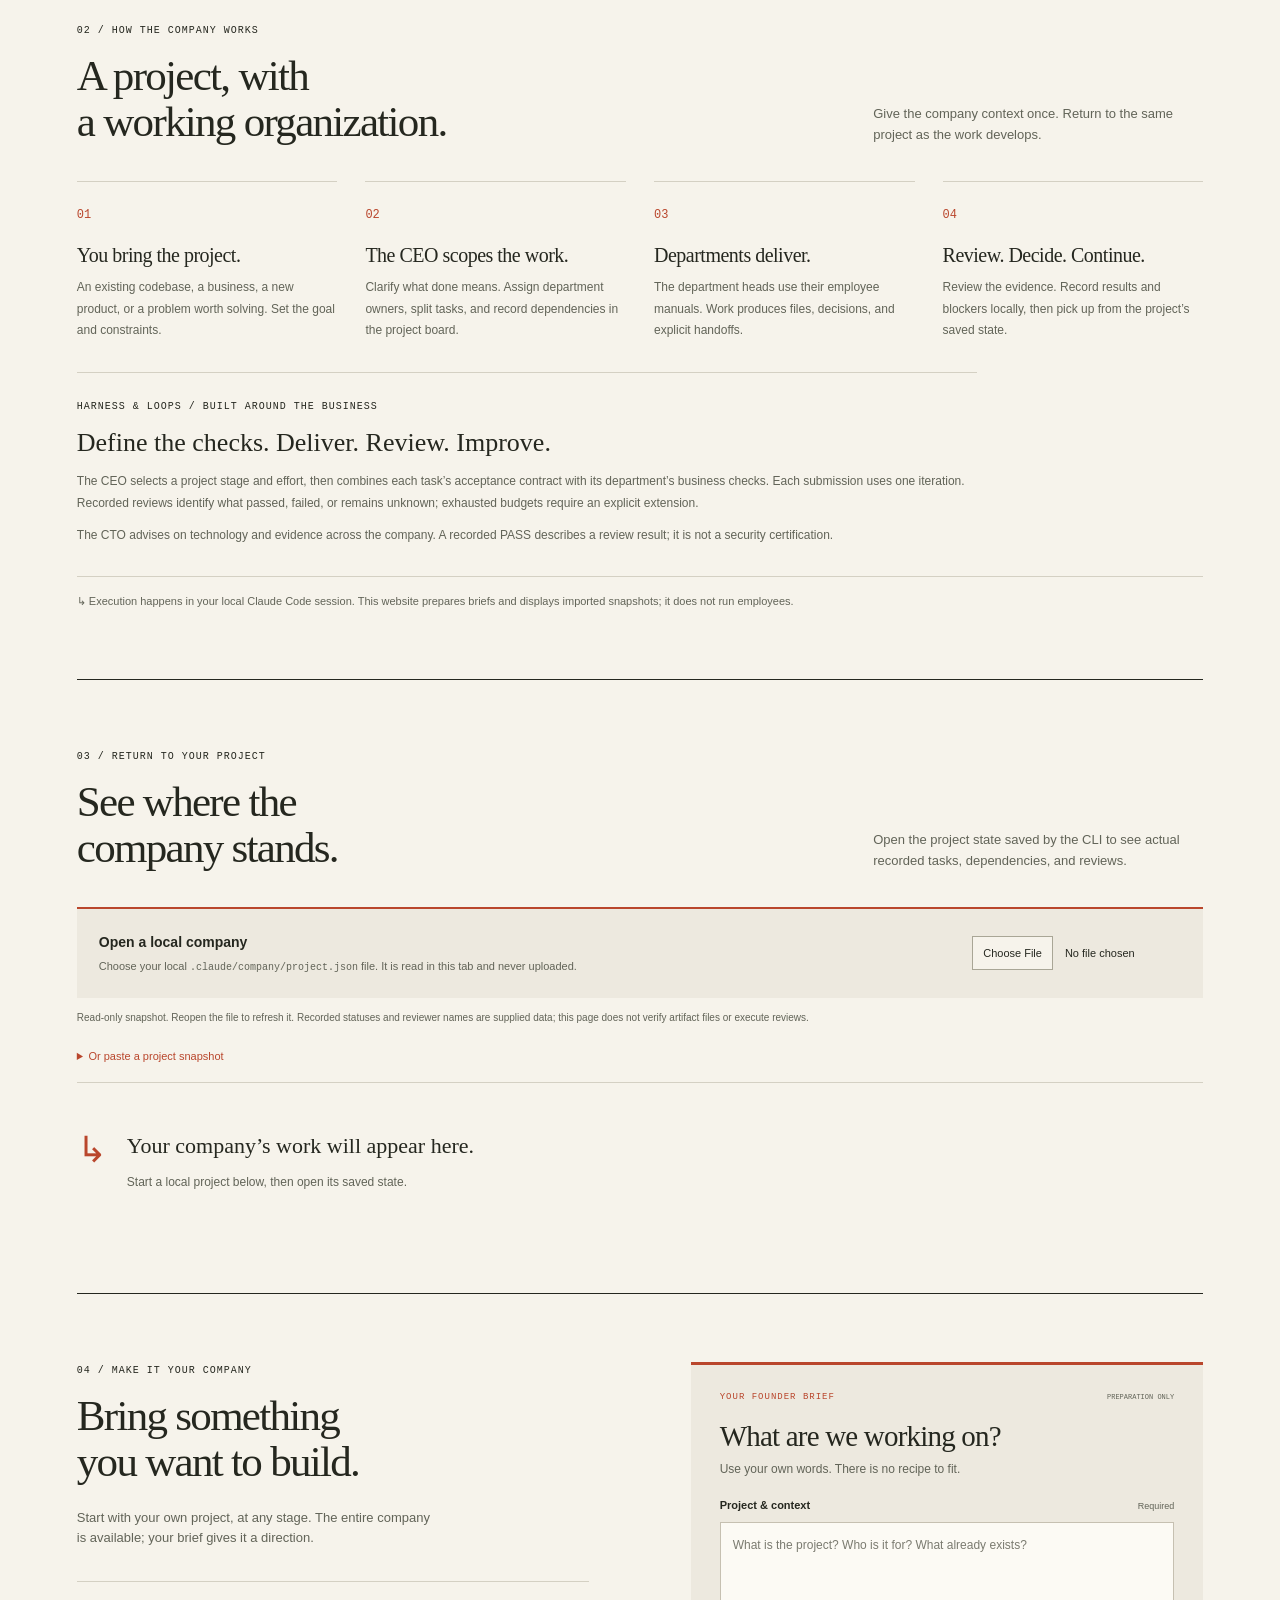
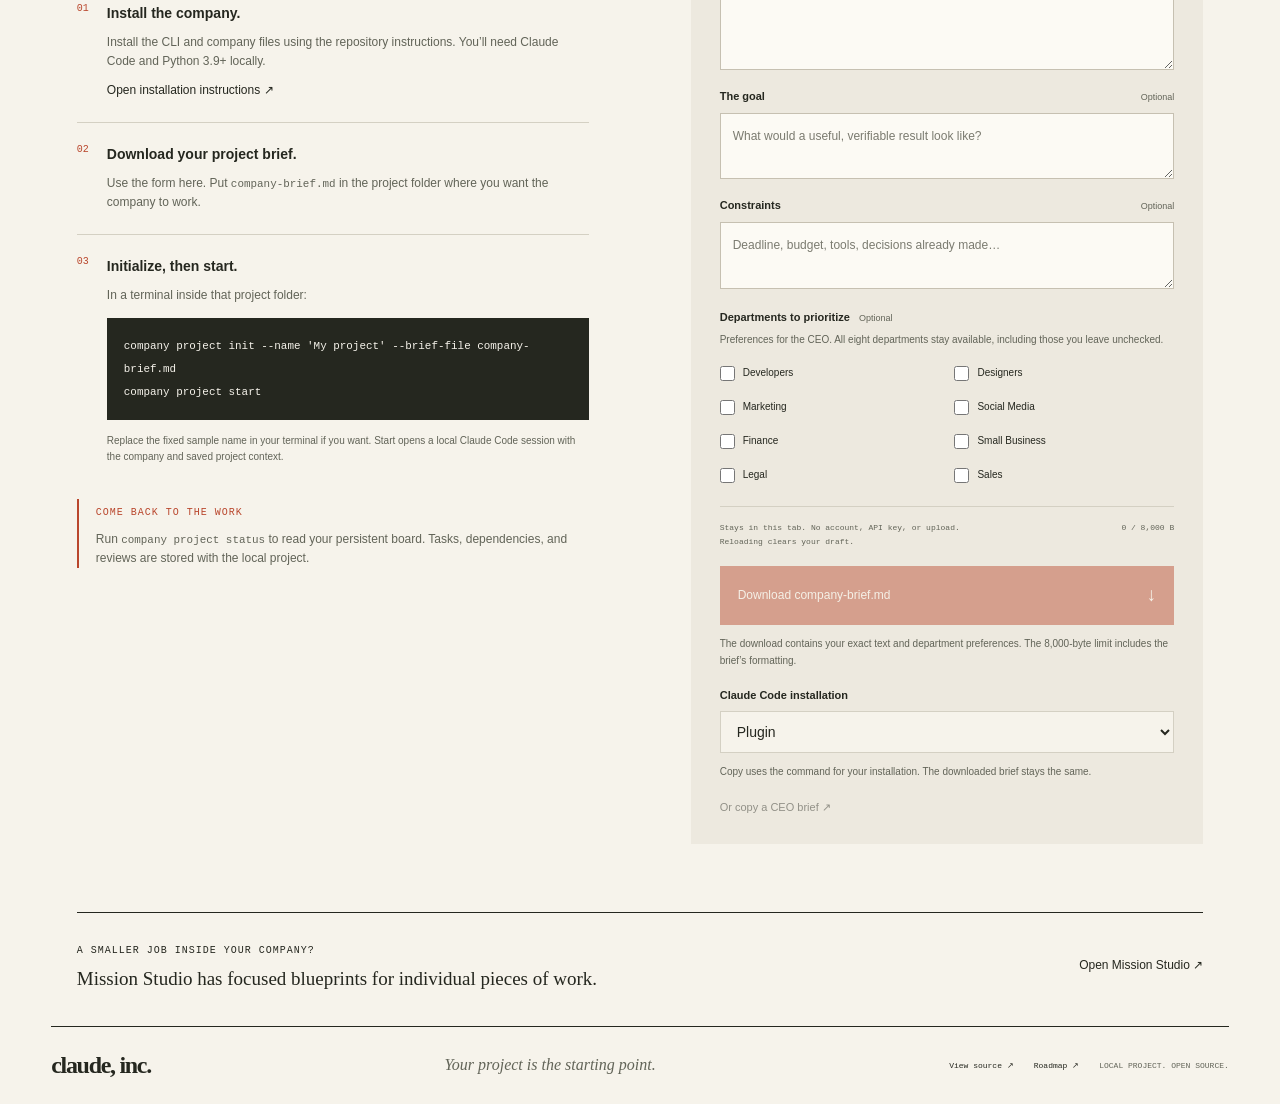
==== commit accb7136: "Define the roadmap for a company that adapts to business decisions" ====
--- a/studio/index.html
+++ b/studio/index.html
@@ -77,6 +77,6 @@
     </section>
     <aside class="mission-aside"><div><span class="eyebrow">A SMALLER JOB INSIDE YOUR COMPANY?</span><p>Mission Studio has focused blueprints for individual pieces of work.</p></div><a class="plain-link" href="missions.html">Open Mission Studio ↗</a></aside>
   </main>
-  <footer class="footer"><a class="wordmark" href="./">claude, inc.</a><p>Your project is the starting point.</p><div><a href="https://github.com/alebgl77/claude-inc">View source ↗</a><span>LOCAL PROJECT. OPEN SOURCE.</span></div></footer>
+  <footer class="footer"><a class="wordmark" href="./">claude, inc.</a><p>Your project is the starting point.</p><div><a href="https://github.com/alebgl77/claude-inc">View source ↗</a><a href="https://github.com/alebgl77/claude-inc/blob/main/ROADMAP.md">Roadmap ↗</a><span>LOCAL PROJECT. OPEN SOURCE.</span></div></footer>
 </body>
 </html>
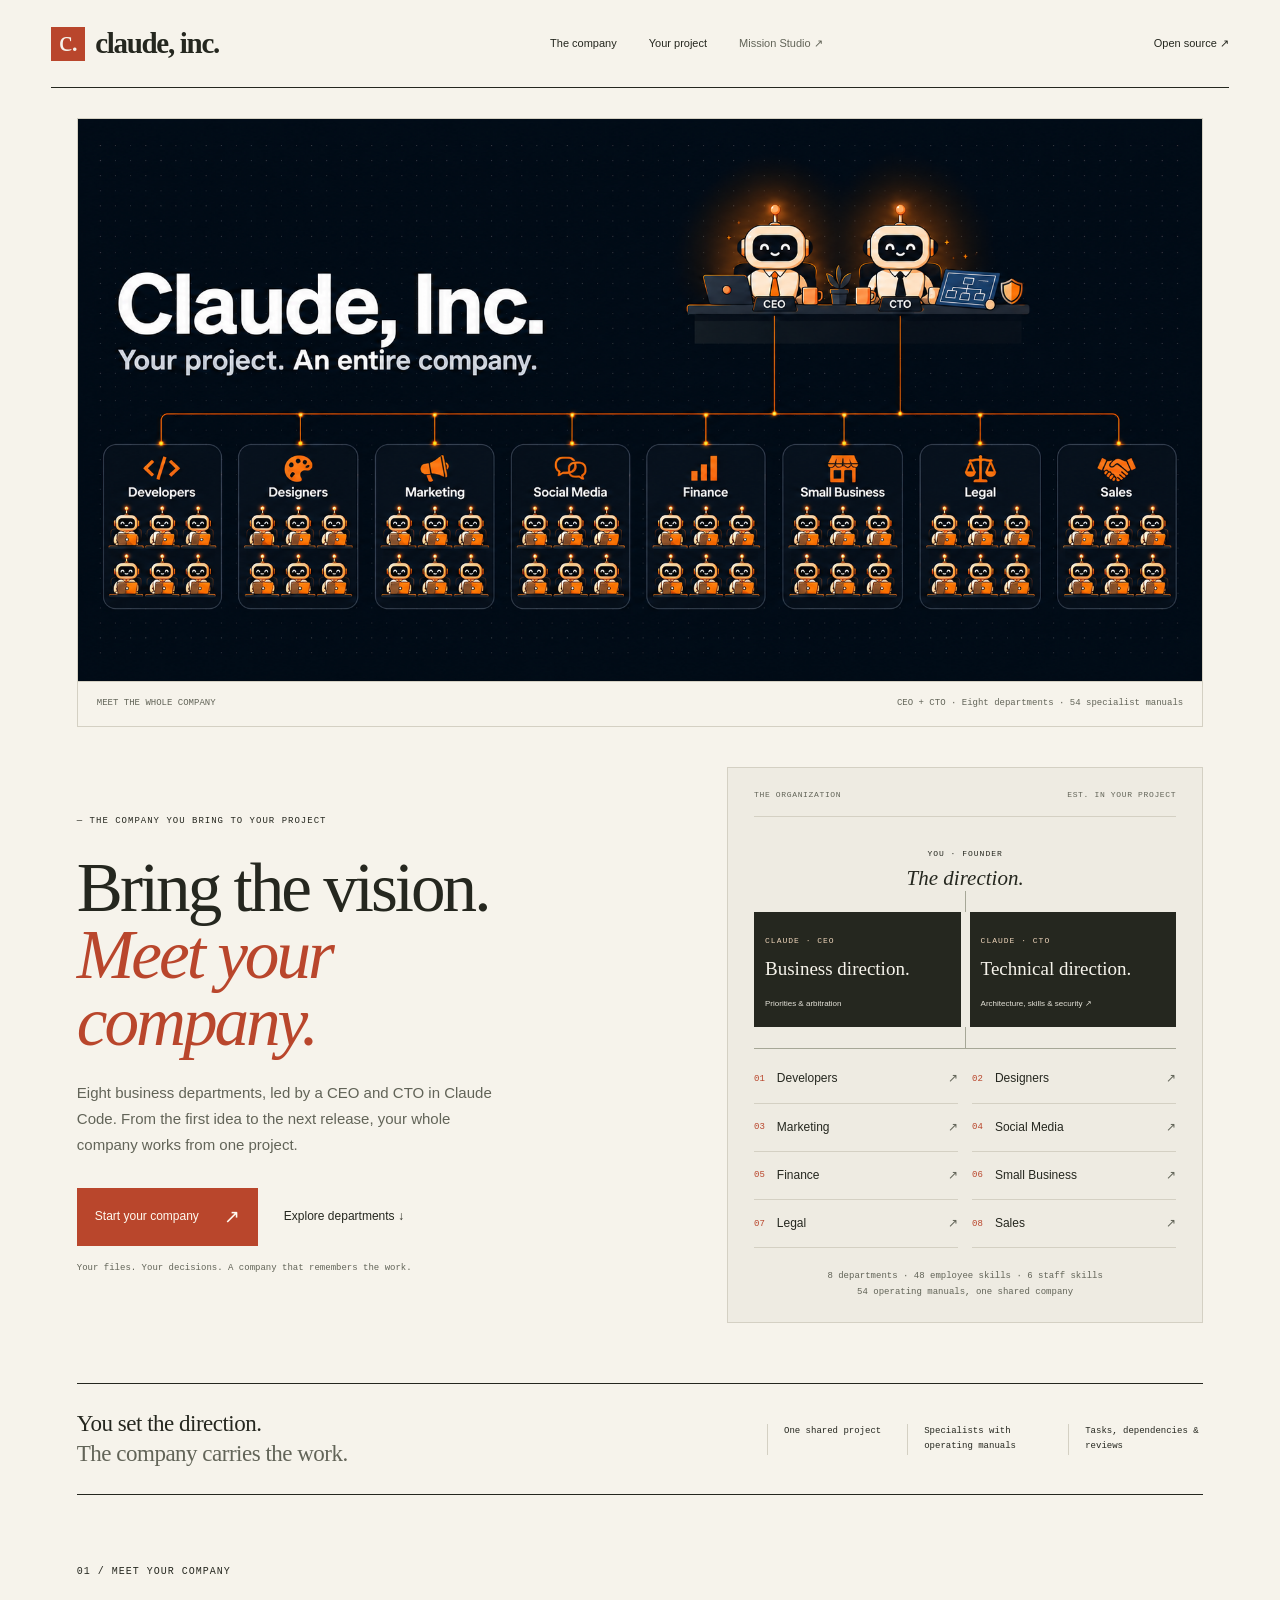
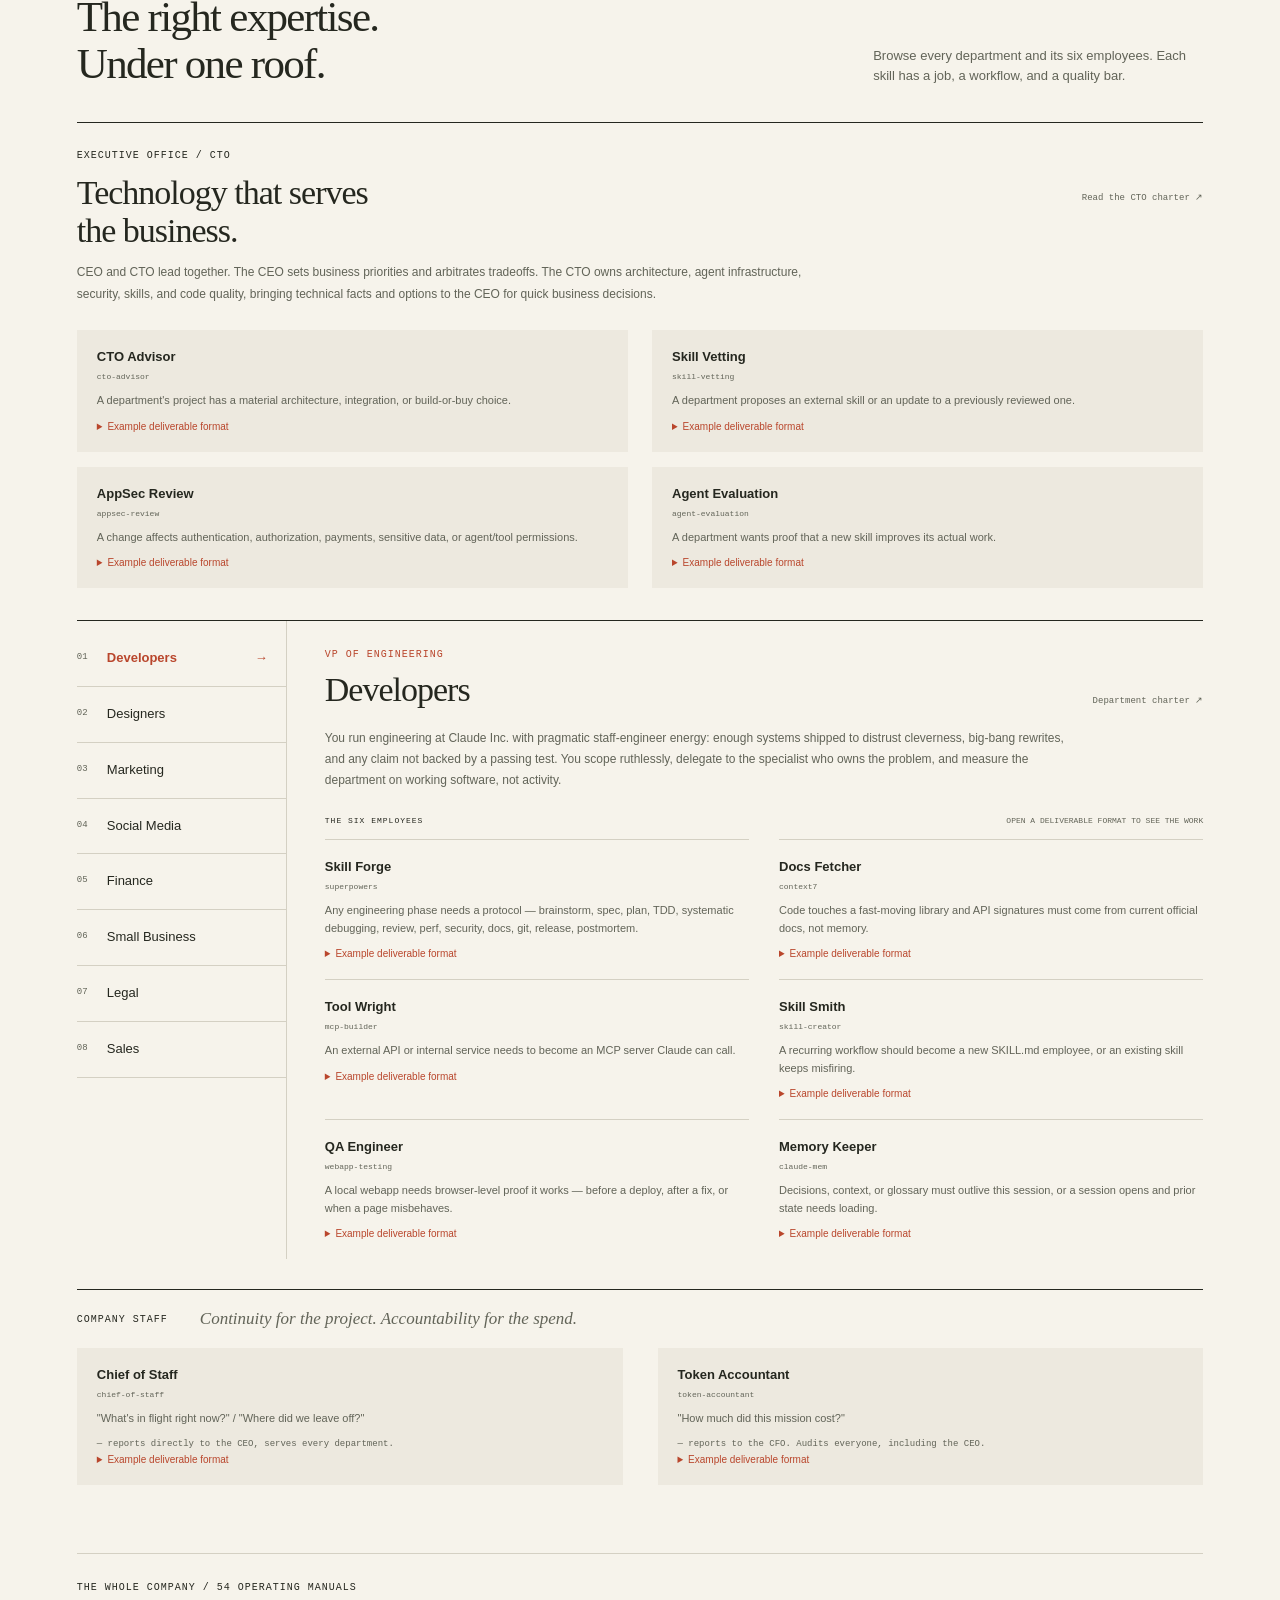
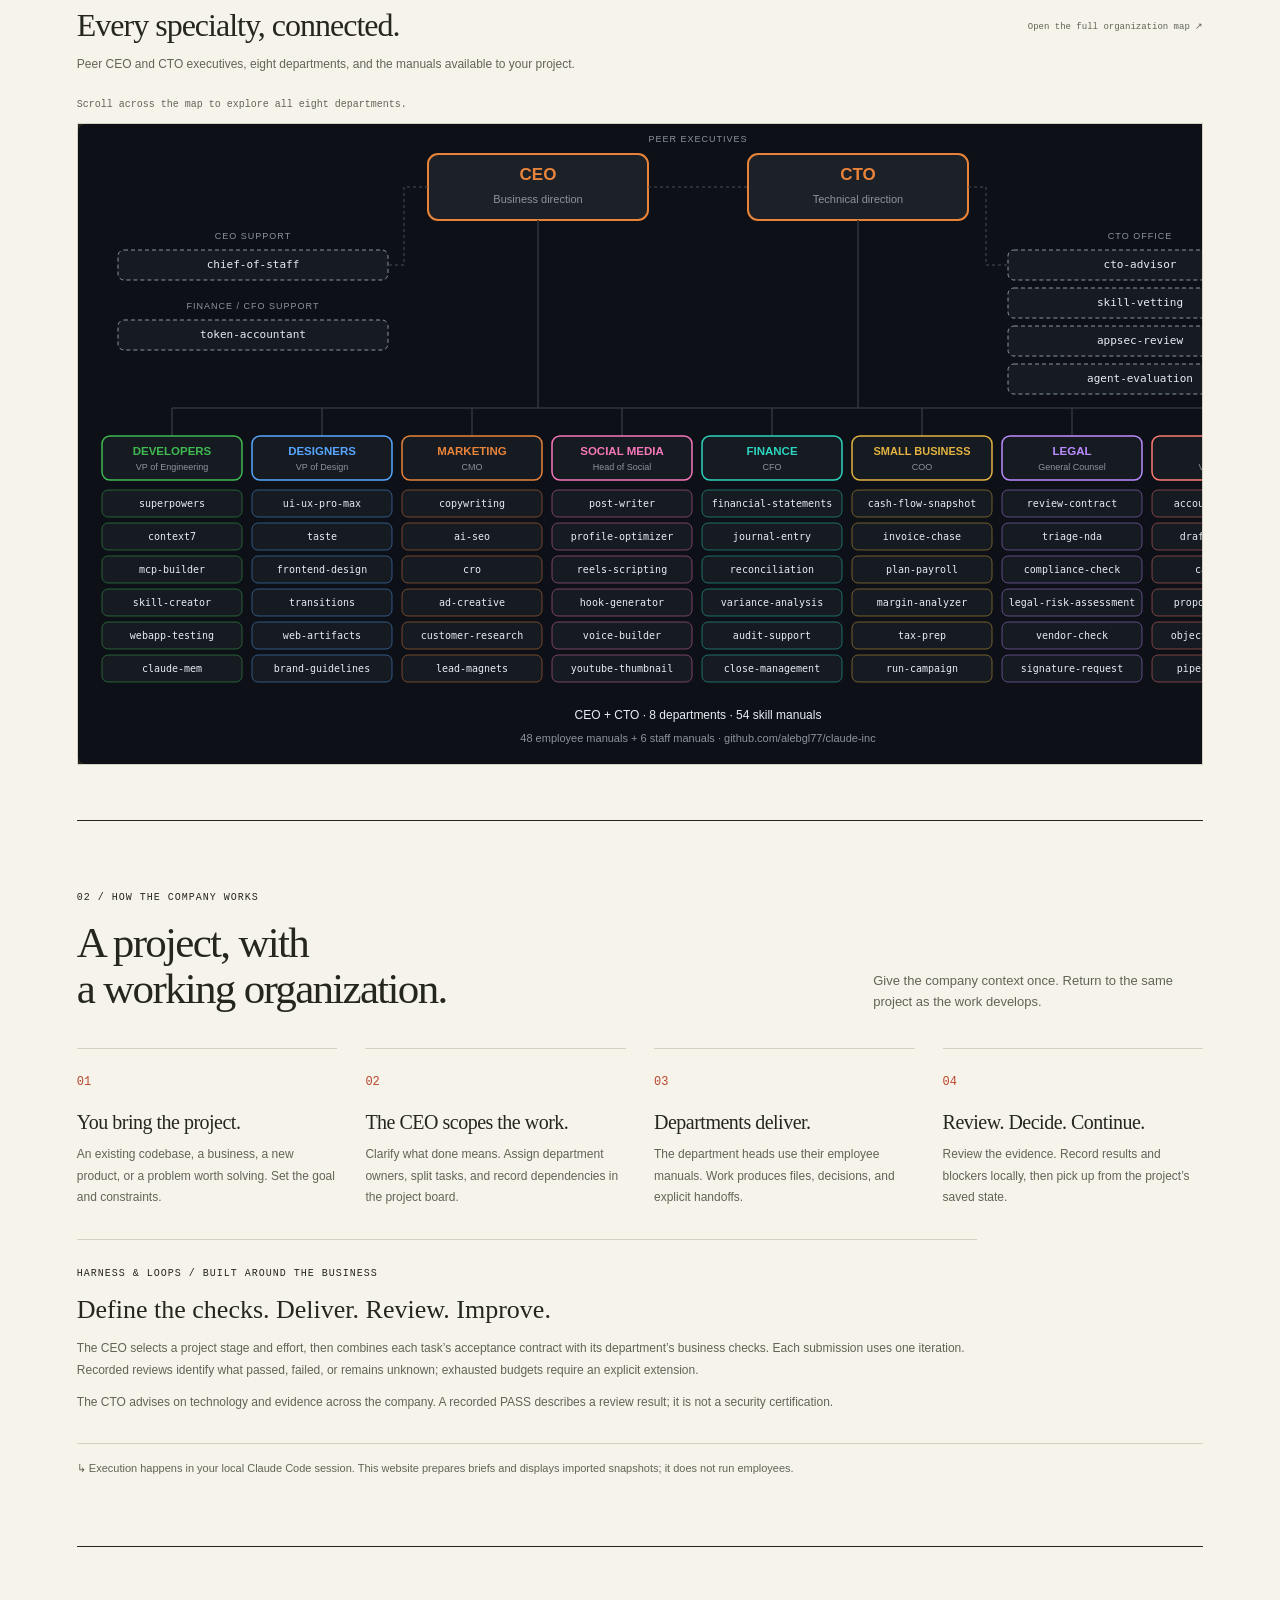
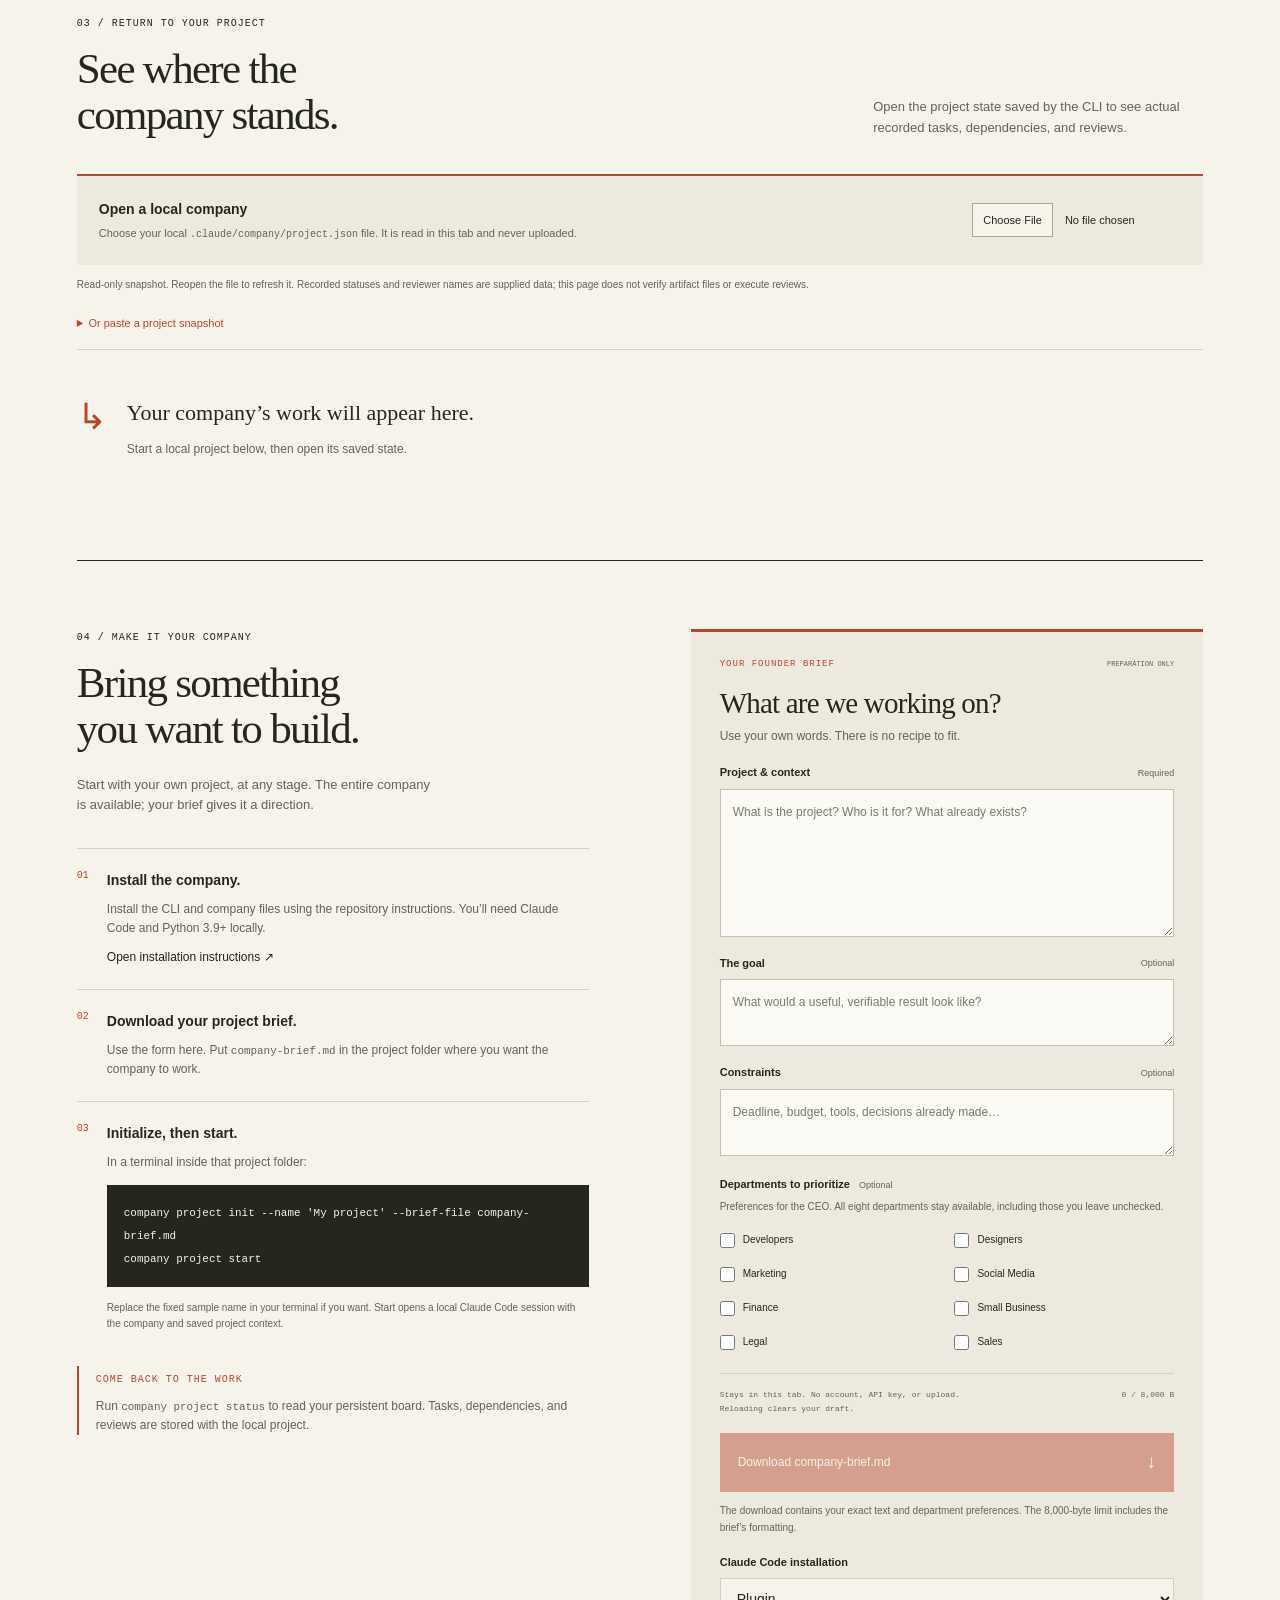
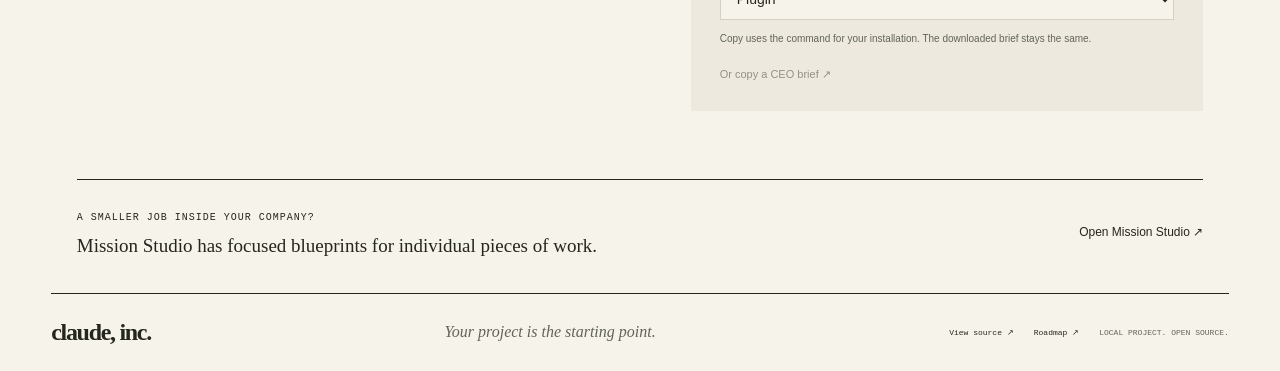
==== commit 8bb8540f: "Restore the detailed company organization map" ====
--- a/studio/index.html
+++ b/studio/index.html
@@ -48,6 +48,11 @@
       <div class="staff-heading"><p class="eyebrow">COMPANY STAFF</p><p>Continuity for the project. Accountability for the spend.</p></div><div id="staff-list" class="staff-list"></div>
 
     </section>
+    <figure class="organization-map" aria-labelledby="organization-map-title">
+      <figcaption class="organization-map-caption"><div><p class="eyebrow">THE WHOLE COMPANY / 54 OPERATING MANUALS</p><h2 id="organization-map-title">Every specialty, connected.</h2><p>Peer CEO and CTO executives, eight departments, and the manuals available to your project.</p></div><a class="manual-link" href="org-chart.svg">Open the full organization map ↗</a></figcaption>
+      <p id="organization-map-hint" class="organization-map-hint">Scroll across the map to explore all eight departments.</p>
+      <div class="organization-map-scroll" tabindex="0" role="region" aria-label="Detailed company organization map" aria-describedby="organization-map-hint"><a href="org-chart.svg" aria-label="Open the full organization map"><img src="org-chart.svg" width="1240" height="640" loading="lazy" decoding="async" alt="Organization map with the CEO and CTO as peers, eight departments with six manuals each, and six staff manuals. Every skill is named."></a></div>
+    </figure>
     <section id="how-it-works" class="operating-model section" aria-labelledby="operating-title">
       <div class="section-heading"><div><p class="eyebrow">02 / HOW THE COMPANY WORKS</p><h2 id="operating-title">A project, with<br>a working organization.</h2></div><p>Give the company context once. Return to the same project as the work develops.</p></div>
       <ol class="operating-steps"><li><span class="step-number">01</span><h3>You bring the project.</h3><p>An existing codebase, a business, a new product, or a problem worth solving. Set the goal and constraints.</p></li><li><span class="step-number">02</span><h3>The CEO scopes the work.</h3><p>Clarify what done means. Assign department owners, split tasks, and record dependencies in the project board.</p></li><li><span class="step-number">03</span><h3>Departments deliver.</h3><p>The department heads use their employee manuals. Work produces files, decisions, and explicit handoffs.</p></li><li><span class="step-number">04</span><h3>Review. Decide. Continue.</h3><p>Review the evidence. Record results and blockers locally, then pick up from the project’s saved state.</p></li></ol>
--- a/studio/company.css
+++ b/studio/company.css
@@ -26,3 +26,4 @@
 @media(max-width:580px){.company-team{margin-bottom:24px}.company-team figcaption{display:block;padding:11px 14px}.company-team figcaption span{display:block}.company-team figcaption span+span{margin-top:4px}.cto-section h3{font-size:29px}.cto-section .section-heading .manual-link{display:inline-block;margin-top:15px}.snapshot-harness{padding:15px}.task-harness .gate-status,.task-harness .harness-meta{font-size:10px}.cto-node{max-width:78%}}
 .company-team{margin-top:30px;margin-bottom:0}.hero{padding-top:40px}h1{font-size:clamp(54px,5.4vw,76px);letter-spacing:-3px}.hero-copy,.org-preview{min-width:0}@media(max-width:580px){.company-team{margin-top:20px}h1{font-size:58px;letter-spacing:-3px}.hero{padding-top:28px}}
 .executive-pair{display:grid;grid-template-columns:1fr 1fr;gap:9px}.executive-node{display:block;min-width:0;background:var(--ink);color:var(--paper);padding:15px 11px;text-decoration:none}.executive-node p{font:19px/1.3 var(--serif);margin:8px 0}.executive-node>.eyebrow{font-size:8px;color:#edd4ba}.executive-node>span:last-child{font:8px/1.7 var(--sans);color:#e4e2d8}.cto-section{margin-top:0;margin-bottom:32px;padding-top:24px}.cto-section .staff-list{gap:15px 24px}@media(max-width:850px){.executive-node p{font-size:16px}.executive-node{padding:12px 9px}}
+.organization-map{min-width:0;max-width:100%;margin:0 0 55px;padding-top:25px;border-top:1px solid var(--line)}.organization-map-caption{display:flex;flex-wrap:wrap;align-items:center;justify-content:space-between;gap:20px;margin-bottom:20px}.organization-map-caption h2{font:32px/1.2 var(--serif);letter-spacing:-1px;margin:10px 0}.organization-map-caption p:not(.eyebrow){max-width:680px;font-size:12px;color:var(--muted);line-height:1.8}.organization-map-caption .manual-link{white-space:normal}.organization-map-hint{font:10px/1.7 var(--mono);color:var(--muted);margin-bottom:10px}.organization-map-scroll{max-width:100%;overflow-x:auto;border:1px solid var(--line);background:var(--ink)}.organization-map-scroll a{display:block;min-width:1240px}.organization-map-scroll img{display:block;width:100%;height:auto}@media(max-width:580px){.organization-map{margin-bottom:36px}.organization-map-caption h2{font-size:29px}.organization-map-hint{font-size:9px}}
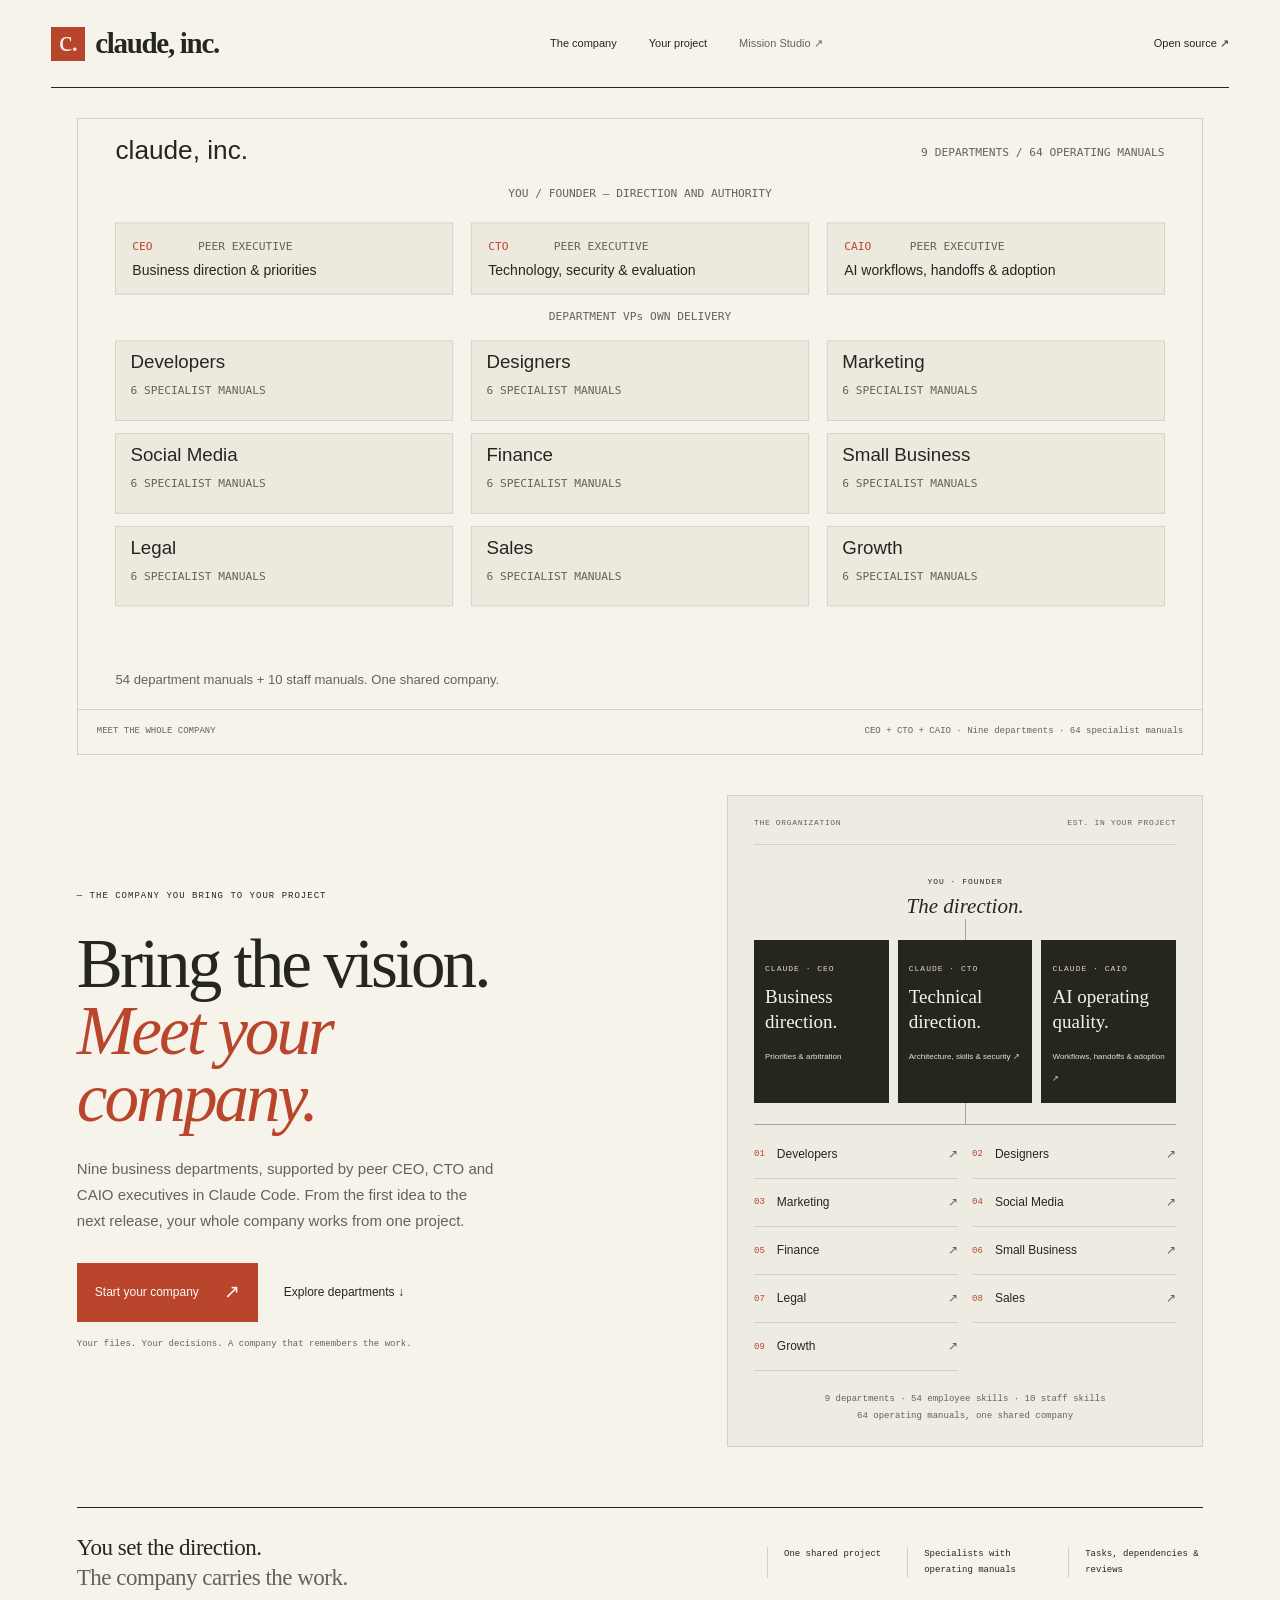
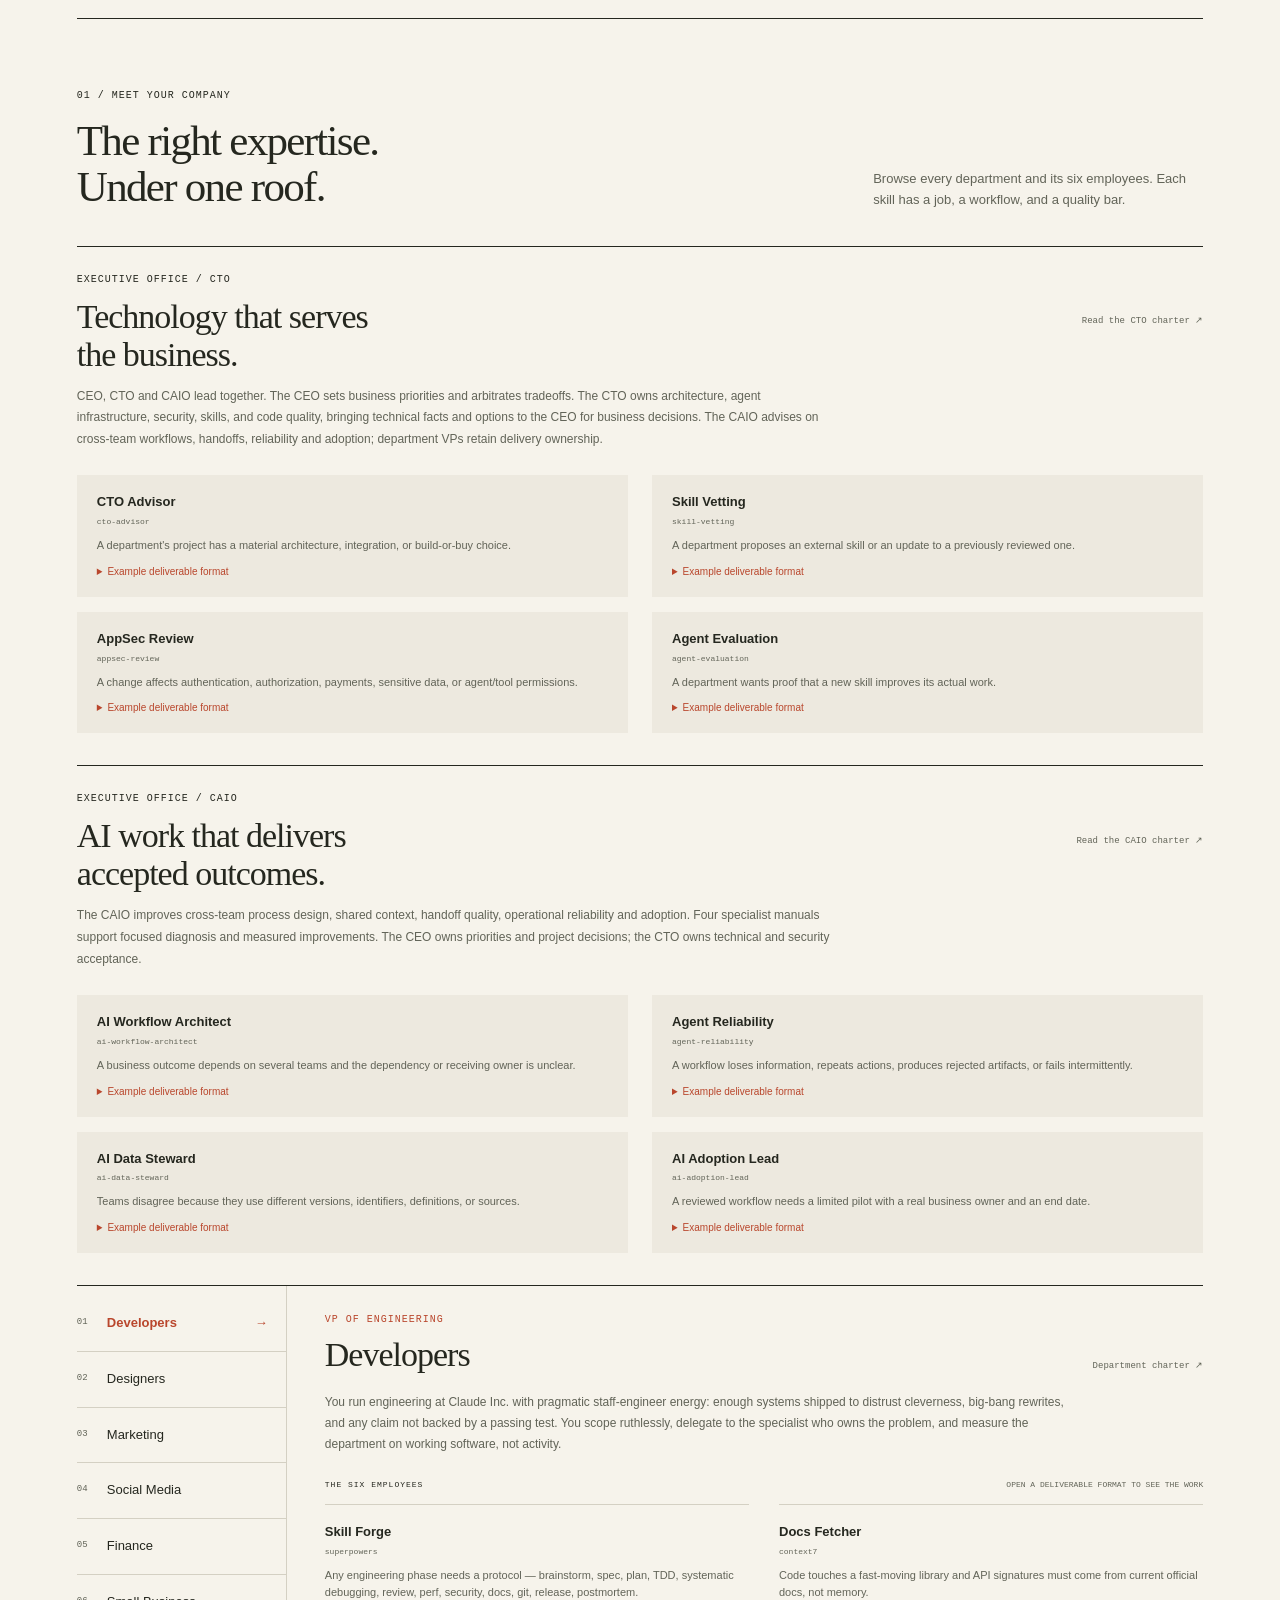
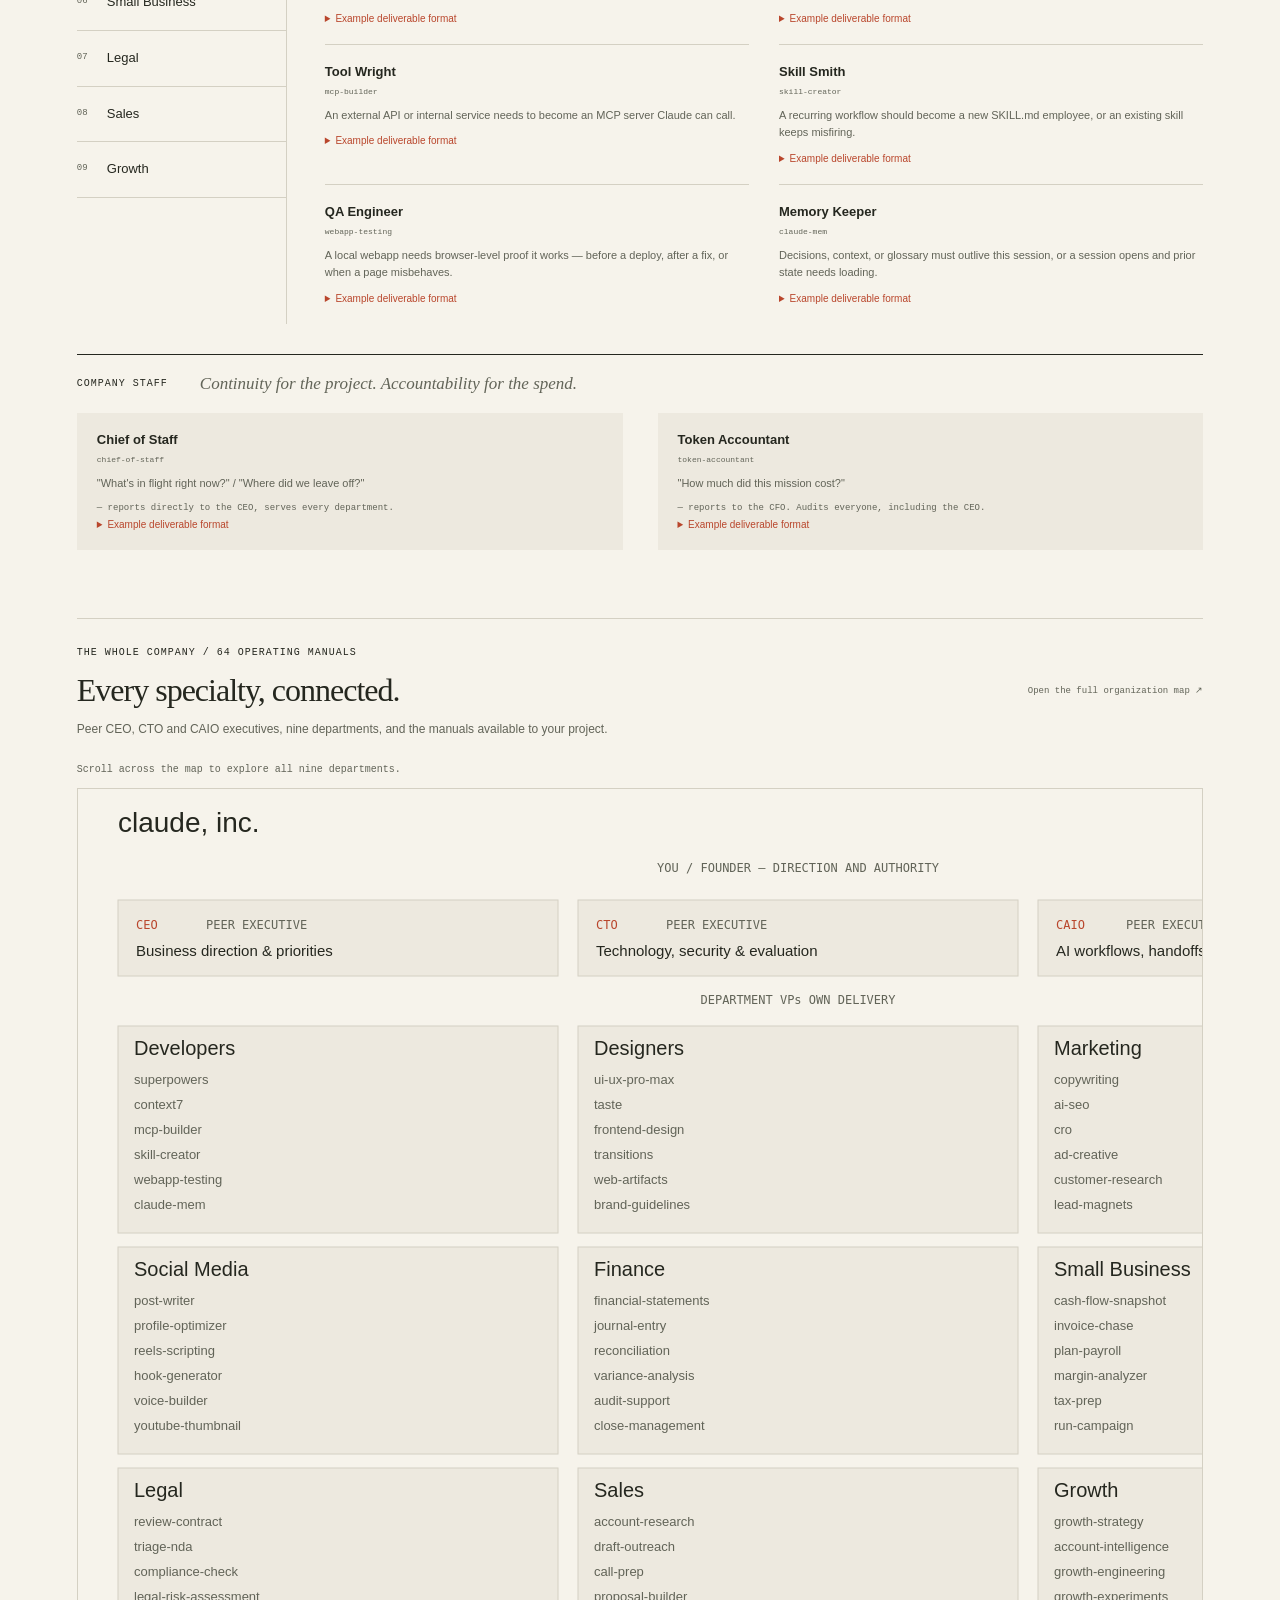
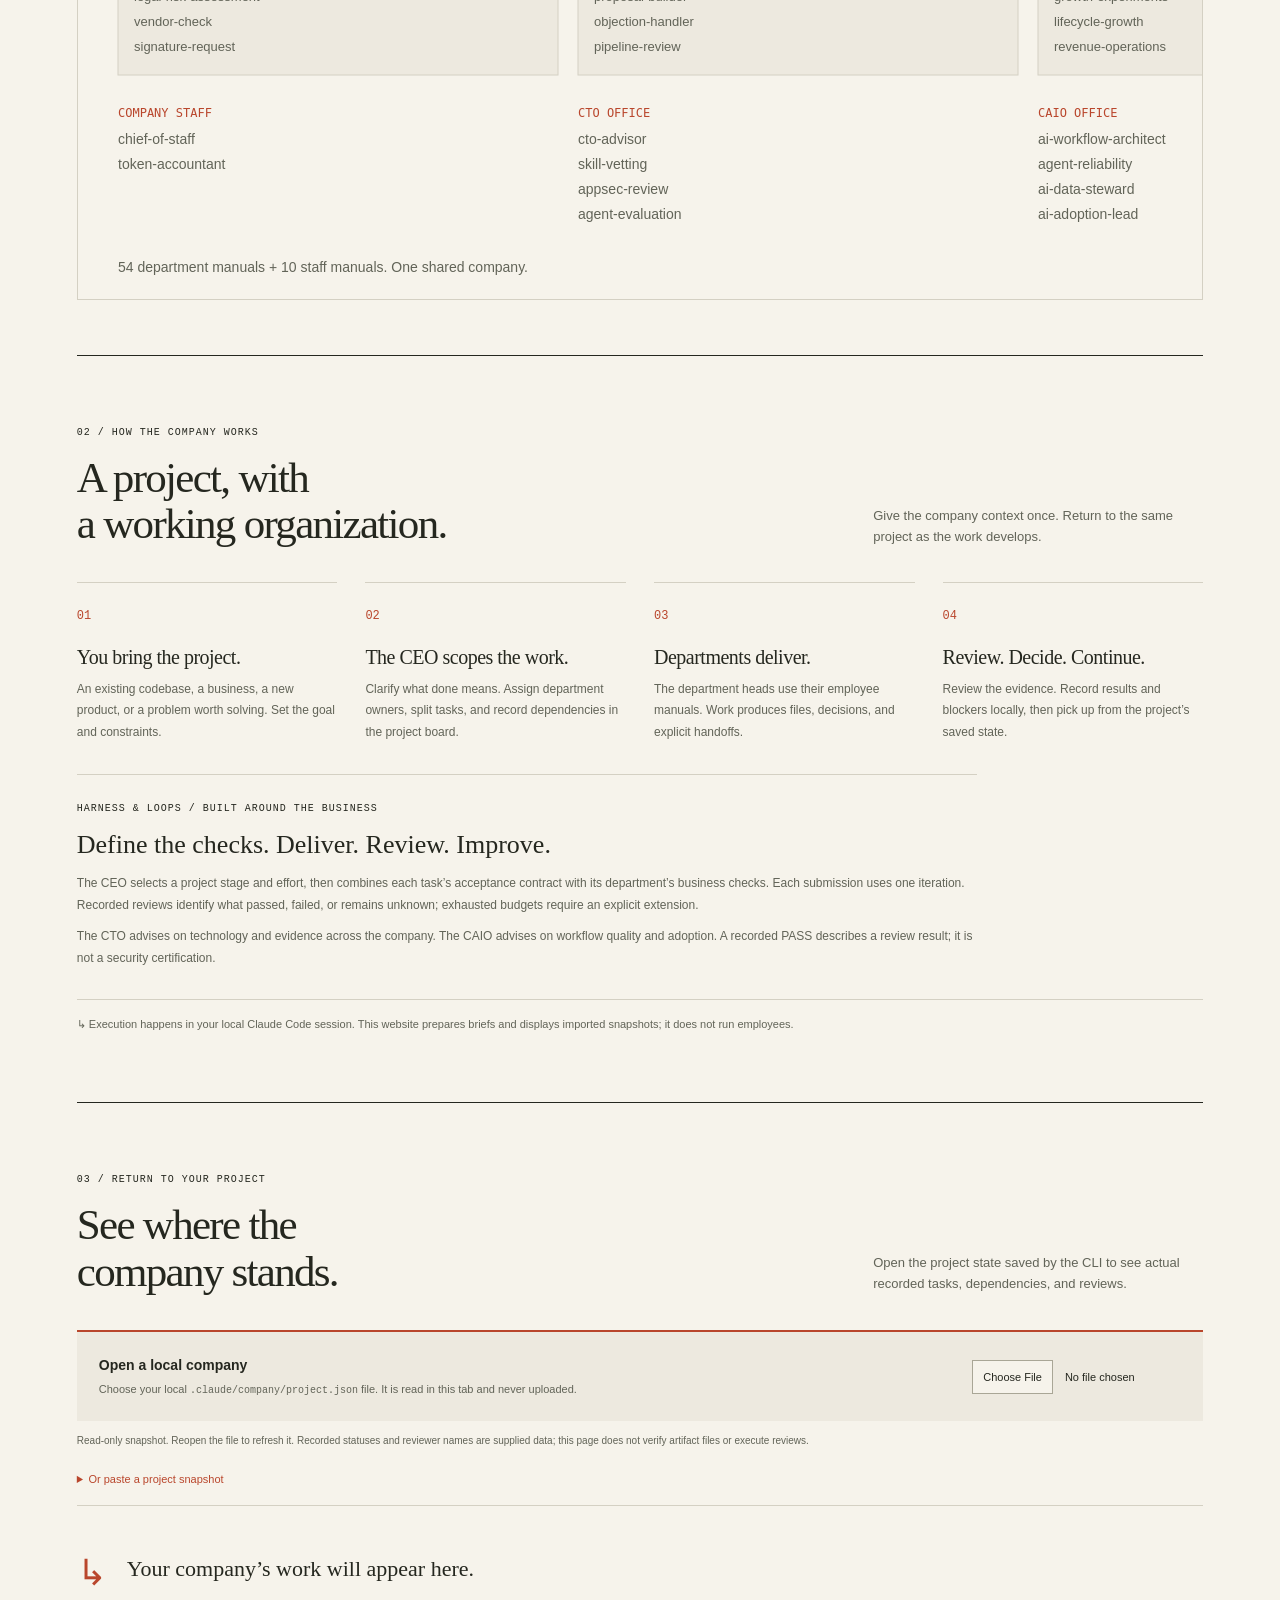
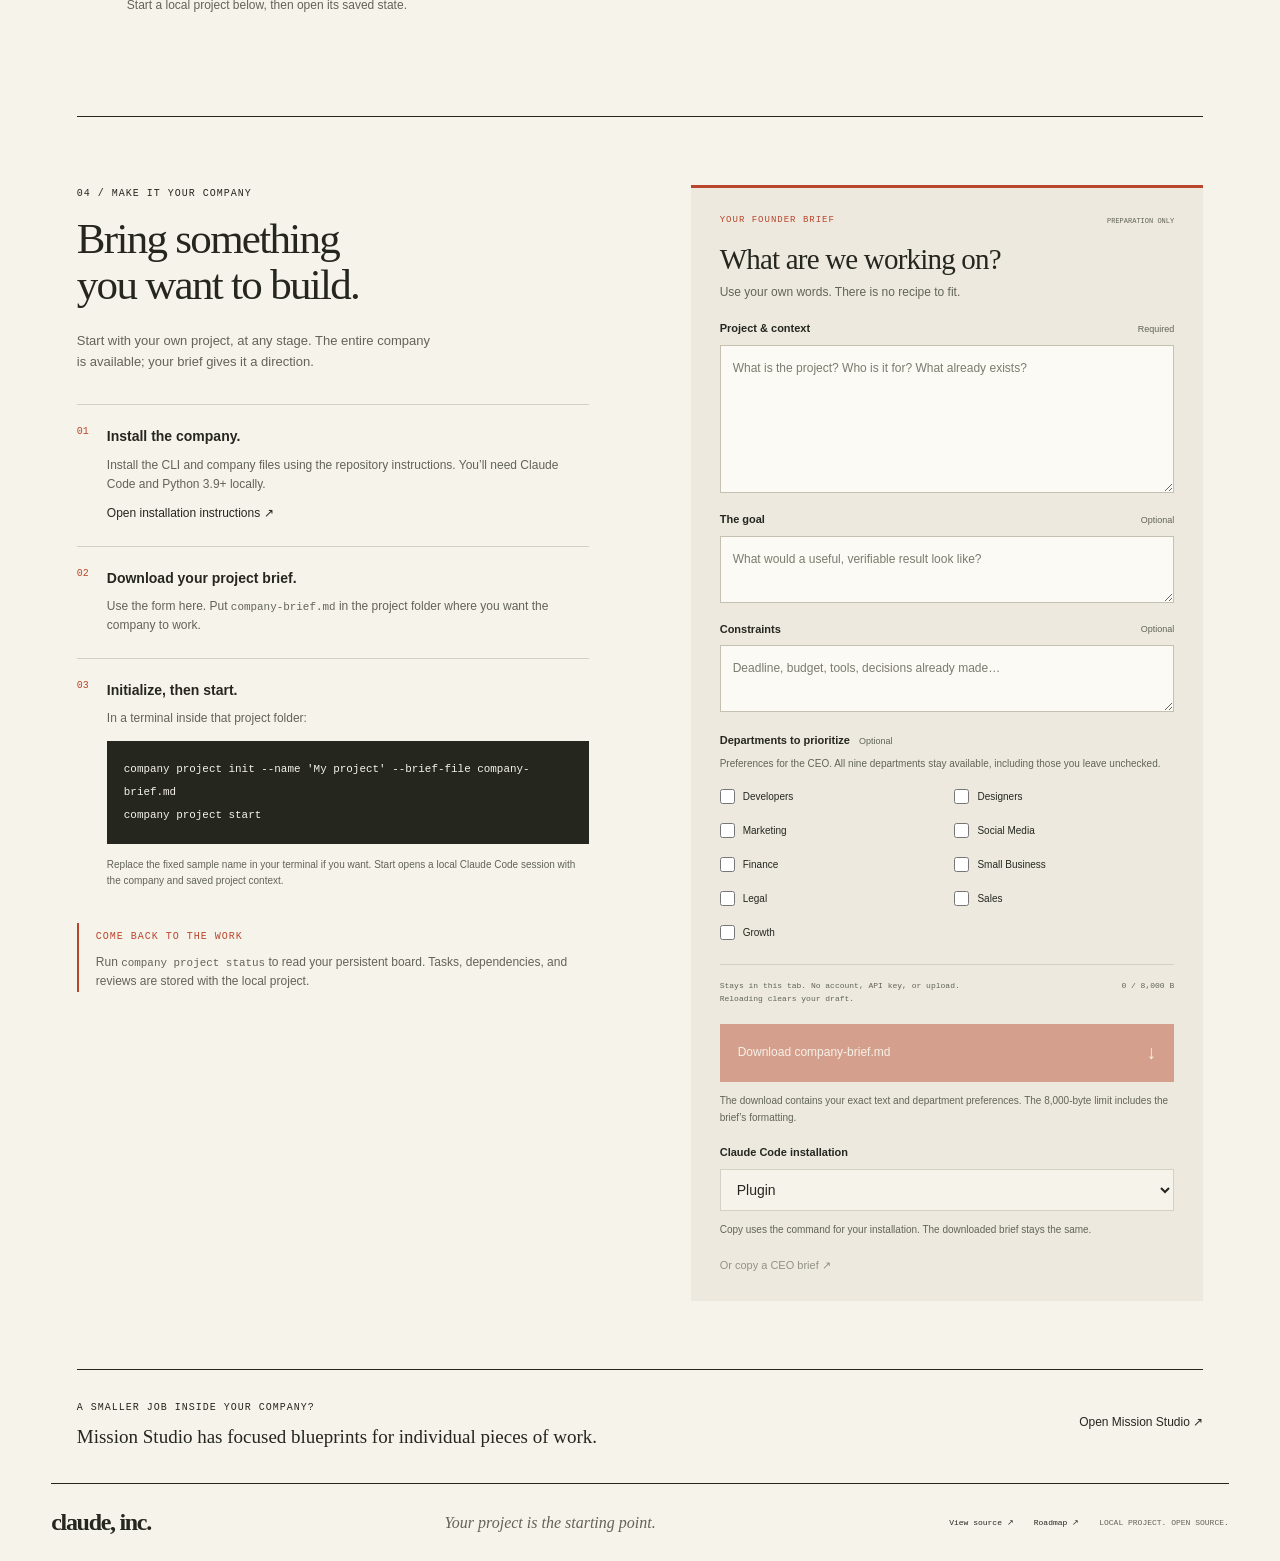
==== commit 09b173a1: "Add B2B Growth department and transverse CAIO" ====
--- a/studio/index.html
+++ b/studio/index.html
@@ -6,23 +6,23 @@
   <meta charset="utf-8">
   <meta name="viewport" content="width=device-width, initial-scale=1">
   <meta name="color-scheme" content="light">
-  <meta name="description" content="Your project. An entire company. A CEO, a CTO, eight business departments, and 54 specialist skills working around your project in Claude Code.">
+  <meta name="description" content="Your project. An entire company. A CEO, CTO and CAIO, nine business departments, and 64 specialist skills working around your project in Claude Code.">
   <title>Claude, Inc. — Your project. An entire company.</title>
   <link rel="canonical" href="https://alebgl77.github.io/claude-inc/">
   <meta property="og:type" content="website">
   <meta property="og:title" content="Claude, Inc. — Your project. An entire company.">
-  <meta property="og:description" content="Eight business departments working around your project in Claude Code, with a shared brief, tasks, handoffs, and reviews.">
+  <meta property="og:description" content="Nine business departments working around your project in Claude Code, with a shared brief, tasks, handoffs, and reviews.">
   <meta property="og:url" content="https://alebgl77.github.io/claude-inc/">
-  <meta property="og:image" content="https://alebgl77.github.io/claude-inc/company-team.png">
-  <meta property="og:image:type" content="image/png">
-  <meta property="og:image:width" content="1774">
-  <meta property="og:image:height" content="887">
-  <meta property="og:image:alt" content="The Claude, Inc. robot team: CEO, CTO, and eight business departments.">
+  <meta property="og:image" content="https://alebgl77.github.io/claude-inc/company-preview.svg">
+  <meta property="og:image:type" content="image/svg+xml">
+  <meta property="og:image:width" content="1200">
+  <meta property="og:image:height" content="630">
+  <meta property="og:image:alt" content="Claude, Inc.: peer CEO, CTO and CAIO executives with nine business departments.">
   <meta name="twitter:card" content="summary_large_image">
   <meta name="twitter:title" content="Claude, Inc. — Your project. An entire company.">
-  <meta name="twitter:description" content="Eight business departments working around your project in Claude Code.">
-  <meta name="twitter:image" content="https://alebgl77.github.io/claude-inc/company-team.png">
-  <meta name="twitter:image:alt" content="The Claude, Inc. robot team: CEO, CTO, and eight business departments.">
+  <meta name="twitter:description" content="Nine business departments working around your project in Claude Code.">
+  <meta name="twitter:image" content="https://alebgl77.github.io/claude-inc/company-preview.svg">
+  <meta name="twitter:image:alt" content="Claude, Inc.: peer CEO, CTO and CAIO executives with nine business departments.">
   <link rel="icon" href="favicon.svg" type="image/svg+xml">
   <link rel="stylesheet" href="company.css">
   <script src="company-data.js" defer></script>
@@ -33,30 +33,31 @@
   <a class="skip-link" href="#main">Skip to content</a>
   <header class="masthead"><a class="wordmark" href="./" aria-label="Claude, Inc. home"><span class="brand-mark" aria-hidden="true">c.</span>claude, inc.</a><nav aria-label="Main navigation"><a href="#departments">The company</a><a href="#project">Your project</a><a href="missions.html">Mission Studio ↗</a></nav><a class="source-link" href="https://github.com/alebgl77/claude-inc">Open source ↗</a></header>
   <main id="main">
-    <figure class="company-team"><img src="company-team.png" width="1774" height="887" fetchpriority="high" alt="An illustrated team of robots: the CEO and CTO above Developers, Designers, Marketing, Social Media, Finance, Small Business, Legal, and Sales."><figcaption><span>MEET THE WHOLE COMPANY</span><span>CEO + CTO · Eight departments · 54 specialist manuals</span></figcaption></figure>
+    <figure class="company-team"><img src="company-preview.svg" width="1200" height="630" fetchpriority="high" alt="Organization diagram: peer CEO, CTO and CAIO executives with Developers, Designers, Marketing, Social Media, Finance, Small Business, Legal, Sales, and Growth."><figcaption><span>MEET THE WHOLE COMPANY</span><span>CEO + CTO + CAIO · Nine departments · 64 specialist manuals</span></figcaption></figure>
     <section class="hero" aria-labelledby="hero-title">
-      <div class="hero-copy"><p class="eyebrow">— THE COMPANY YOU BRING TO YOUR PROJECT</p><h1 id="hero-title">Bring the vision.<br><em>Meet your<br>company.</em></h1><p class="hero-description">Eight business departments, led by a CEO and CTO in Claude Code. From the first idea to the next release, your whole company works from one project.</p><div class="hero-actions"><a class="button primary" href="#start">Start your company <span aria-hidden="true">↗</span></a><a class="plain-link" href="#departments">Explore departments ↓</a></div><p class="hero-footnote">Your files. Your decisions. A company that remembers the work.</p></div>
-      <div class="org-preview" aria-label="Company hierarchy"><div class="chart-topline"><span>THE ORGANIZATION</span><span>EST. IN YOUR PROJECT</span></div><div class="founder-node"><span class="eyebrow">YOU · FOUNDER</span><p>The direction.</p></div><div class="chart-stem" aria-hidden="true"></div><div class="executive-pair"><div class="executive-node"><span class="eyebrow">CLAUDE · CEO</span><p>Business direction.</p><span>Priorities &amp; arbitration</span></div><a class="executive-node" href="#cto"><span class="eyebrow">CLAUDE · CTO</span><p>Technical direction.</p><span>Architecture, skills &amp; security ↗</span></a></div><div class="chart-stem" aria-hidden="true"></div><div id="hero-departments" class="hero-departments"></div><p class="chart-caption">8 departments · 48 employee skills · 6 staff skills<br>54 operating manuals, one shared company</p></div>
+      <div class="hero-copy"><p class="eyebrow">— THE COMPANY YOU BRING TO YOUR PROJECT</p><h1 id="hero-title">Bring the vision.<br><em>Meet your<br>company.</em></h1><p class="hero-description">Nine business departments, supported by peer CEO, CTO and CAIO executives in Claude Code. From the first idea to the next release, your whole company works from one project.</p><div class="hero-actions"><a class="button primary" href="#start">Start your company <span aria-hidden="true">↗</span></a><a class="plain-link" href="#departments">Explore departments ↓</a></div><p class="hero-footnote">Your files. Your decisions. A company that remembers the work.</p></div>
+      <div class="org-preview" aria-label="Company hierarchy"><div class="chart-topline"><span>THE ORGANIZATION</span><span>EST. IN YOUR PROJECT</span></div><div class="founder-node"><span class="eyebrow">YOU · FOUNDER</span><p>The direction.</p></div><div class="chart-stem" aria-hidden="true"></div><div class="executive-team"><div class="executive-node"><span class="eyebrow">CLAUDE · CEO</span><p>Business direction.</p><span>Priorities &amp; arbitration</span></div><a class="executive-node" href="#cto"><span class="eyebrow">CLAUDE · CTO</span><p>Technical direction.</p><span>Architecture, skills &amp; security ↗</span></a><a class="executive-node" href="#caio"><span class="eyebrow">CLAUDE · CAIO</span><p>AI operating quality.</p><span>Workflows, handoffs &amp; adoption ↗</span></a></div><div class="chart-stem" aria-hidden="true"></div><div id="hero-departments" class="hero-departments"></div><p class="chart-caption">9 departments · 54 employee skills · 10 staff skills<br>64 operating manuals, one shared company</p></div>
     </section>
 
     <div class="company-principle"><p>You set the direction.<br><span>The company carries the work.</span></p><div><span>One shared project</span><span>Specialists with operating manuals</span><span>Tasks, dependencies &amp; reviews</span></div></div>
     <noscript><p class="notice">The directory and project tools need JavaScript. You can still <a href="https://github.com/alebgl77/claude-inc#hire-everyone-in-60-seconds">install the company</a> and start from Claude Code.</p></noscript><p id="company-error" class="notice" role="alert" hidden></p>
     <section id="departments" class="directory section" aria-labelledby="directory-title">
       <div class="section-heading"><div><p class="eyebrow">01 / MEET YOUR COMPANY</p><h2 id="directory-title">The right expertise.<br>Under one roof.</h2></div><p>Browse every department and its six employees. Each skill has a job, a workflow, and a quality bar.</p></div>
-      <div id="cto" class="cto-section" aria-labelledby="cto-title"><div class="section-heading"><div><p class="eyebrow">EXECUTIVE OFFICE / CTO</p><h3 id="cto-title">Technology that serves<br>the business.</h3></div><a class="manual-link" href="https://github.com/alebgl77/claude-inc/blob/main/agents/cto.md">Read the CTO charter ↗</a></div><p class="cto-note">CEO and CTO lead together. The CEO sets business priorities and arbitrates tradeoffs. The CTO owns architecture, agent infrastructure, security, skills, and code quality, bringing technical facts and options to the CEO for quick business decisions.</p><div id="cto-skills" class="staff-list"></div></div>
+      <div id="cto" class="cto-section" aria-labelledby="cto-title"><div class="section-heading"><div><p class="eyebrow">EXECUTIVE OFFICE / CTO</p><h3 id="cto-title">Technology that serves<br>the business.</h3></div><a class="manual-link" href="https://github.com/alebgl77/claude-inc/blob/main/agents/cto.md">Read the CTO charter ↗</a></div><p class="cto-note">CEO, CTO and CAIO lead together. The CEO sets business priorities and arbitrates tradeoffs. The CTO owns architecture, agent infrastructure, security, skills, and code quality, bringing technical facts and options to the CEO for business decisions. The CAIO advises on cross-team workflows, handoffs, reliability and adoption; department VPs retain delivery ownership.</p><div id="cto-skills" class="staff-list"></div></div>
+      <div id="caio" class="cto-section" aria-labelledby="caio-title"><div class="section-heading"><div><p class="eyebrow">EXECUTIVE OFFICE / CAIO</p><h3 id="caio-title">AI work that delivers<br>accepted outcomes.</h3></div><a class="manual-link" href="https://github.com/alebgl77/claude-inc/blob/main/agents/caio.md">Read the CAIO charter ↗</a></div><p class="cto-note">The CAIO improves cross-team process design, shared context, handoff quality, operational reliability and adoption. Four specialist manuals support focused diagnosis and measured improvements. The CEO owns priorities and project decisions; the CTO owns technical and security acceptance.</p><div id="caio-skills" class="staff-list"></div></div>
       <div class="directory-layout"><nav id="department-nav" aria-label="Explore a department"></nav><div id="department-detail" class="department-detail" aria-labelledby="department-name"><div class="department-heading"><div><p id="department-lead" class="eyebrow"></p><h3 id="department-name"></h3></div><a id="department-source" class="manual-link" href="https://github.com/alebgl77/claude-inc/tree/main/agents">Department charter ↗</a></div><p id="department-scope" class="department-scope"></p><p class="eyebrow employee-label">THE SIX EMPLOYEES <span>OPEN A DELIVERABLE FORMAT TO SEE THE WORK</span></p><div id="employee-list" class="employee-list"></div></div></div>
       <div class="staff-heading"><p class="eyebrow">COMPANY STAFF</p><p>Continuity for the project. Accountability for the spend.</p></div><div id="staff-list" class="staff-list"></div>
 
     </section>
     <figure class="organization-map" aria-labelledby="organization-map-title">
-      <figcaption class="organization-map-caption"><div><p class="eyebrow">THE WHOLE COMPANY / 54 OPERATING MANUALS</p><h2 id="organization-map-title">Every specialty, connected.</h2><p>Peer CEO and CTO executives, eight departments, and the manuals available to your project.</p></div><a class="manual-link" href="org-chart.svg">Open the full organization map ↗</a></figcaption>
-      <p id="organization-map-hint" class="organization-map-hint">Scroll across the map to explore all eight departments.</p>
-      <div class="organization-map-scroll" tabindex="0" role="region" aria-label="Detailed company organization map" aria-describedby="organization-map-hint"><a href="org-chart.svg" aria-label="Open the full organization map"><img src="org-chart.svg" width="1240" height="640" loading="lazy" decoding="async" alt="Organization map with the CEO and CTO as peers, eight departments with six manuals each, and six staff manuals. Every skill is named."></a></div>
+      <figcaption class="organization-map-caption"><div><p class="eyebrow">THE WHOLE COMPANY / 64 OPERATING MANUALS</p><h2 id="organization-map-title">Every specialty, connected.</h2><p>Peer CEO, CTO and CAIO executives, nine departments, and the manuals available to your project.</p></div><a class="manual-link" href="org-chart.svg">Open the full organization map ↗</a></figcaption>
+      <p id="organization-map-hint" class="organization-map-hint">Scroll across the map to explore all nine departments.</p>
+      <div class="organization-map-scroll" tabindex="0" role="region" aria-label="Detailed company organization map" aria-describedby="organization-map-hint"><a href="org-chart.svg" aria-label="Open the full organization map"><img src="org-chart.svg" width="1440" height="1110" loading="lazy" decoding="async" alt="Organization map with the CEO, CTO and CAIO as peers, nine departments with six manuals each, and ten staff manuals. Every skill is named."></a></div>
     </figure>
     <section id="how-it-works" class="operating-model section" aria-labelledby="operating-title">
       <div class="section-heading"><div><p class="eyebrow">02 / HOW THE COMPANY WORKS</p><h2 id="operating-title">A project, with<br>a working organization.</h2></div><p>Give the company context once. Return to the same project as the work develops.</p></div>
       <ol class="operating-steps"><li><span class="step-number">01</span><h3>You bring the project.</h3><p>An existing codebase, a business, a new product, or a problem worth solving. Set the goal and constraints.</p></li><li><span class="step-number">02</span><h3>The CEO scopes the work.</h3><p>Clarify what done means. Assign department owners, split tasks, and record dependencies in the project board.</p></li><li><span class="step-number">03</span><h3>Departments deliver.</h3><p>The department heads use their employee manuals. Work produces files, decisions, and explicit handoffs.</p></li><li><span class="step-number">04</span><h3>Review. Decide. Continue.</h3><p>Review the evidence. Record results and blockers locally, then pick up from the project’s saved state.</p></li></ol>
-      <div class="harness-explainer"><p class="eyebrow">HARNESS &amp; LOOPS / BUILT AROUND THE BUSINESS</p><h3>Define the checks. Deliver. Review. Improve.</h3><p>The CEO selects a project stage and effort, then combines each task’s acceptance contract with its department’s business checks. Each submission uses one iteration. Recorded reviews identify what passed, failed, or remains unknown; exhausted budgets require an explicit extension.</p><p>The CTO advises on technology and evidence across the company. A recorded PASS describes a review result; it is not a security certification.</p></div><p class="execution-note">↳ Execution happens in your local Claude Code session. This website prepares briefs and displays imported snapshots; it does not run employees.</p>
+      <div class="harness-explainer"><p class="eyebrow">HARNESS &amp; LOOPS / BUILT AROUND THE BUSINESS</p><h3>Define the checks. Deliver. Review. Improve.</h3><p>The CEO selects a project stage and effort, then combines each task’s acceptance contract with its department’s business checks. Each submission uses one iteration. Recorded reviews identify what passed, failed, or remains unknown; exhausted budgets require an explicit extension.</p><p>The CTO advises on technology and evidence across the company. The CAIO advises on workflow quality and adoption. A recorded PASS describes a review result; it is not a security certification.</p></div><p class="execution-note">↳ Execution happens in your local Claude Code session. This website prepares briefs and displays imported snapshots; it does not run employees.</p>
     </section>
     <section id="project" class="project-section section" aria-labelledby="project-title">
       <div class="section-heading"><div><p class="eyebrow">03 / RETURN TO YOUR PROJECT</p><h2 id="project-title">See where the<br>company stands.</h2></div><p>Open the project state saved by the CLI to see actual recorded tasks, dependencies, and reviews.</p></div>
@@ -74,7 +75,7 @@
         <div class="status-note"><span class="eyebrow">COME BACK TO THE WORK</span><p>Run <code>company project status</code> to read your persistent board. Tasks, dependencies, and reviews are stored with the local project.</p></div>
       </div>
       <form id="company-form" class="brief-form"><div class="form-heading"><p class="eyebrow">YOUR FOUNDER BRIEF</p><span>PREPARATION ONLY</span></div><h3>What are we working on?</h3><p class="form-intro">Use your own words. There is no recipe to fit.</p><label for="project-brief">Project &amp; context <span>Required</span></label><textarea id="project-brief" rows="6" placeholder="What is the project? Who is it for? What already exists?" aria-describedby="privacy-note brief-error" autocomplete="off" required></textarea><label for="project-goal">The goal <span>Optional</span></label><textarea id="project-goal" rows="2" placeholder="What would a useful, verifiable result look like?" autocomplete="off"></textarea><label for="project-constraints">Constraints <span>Optional</span></label><textarea id="project-constraints" rows="2" placeholder="Deadline, budget, tools, decisions already made…" autocomplete="off"></textarea>
-        <fieldset><legend>Departments to prioritize <span>Optional</span></legend><p>Preferences for the CEO. All eight departments stay available, including those you leave unchecked.</p><div id="department-preferences" class="department-preferences"></div></fieldset>
+        <fieldset><legend>Departments to prioritize <span>Optional</span></legend><p>Preferences for the CEO. All nine departments stay available, including those you leave unchecked.</p><div id="department-preferences" class="department-preferences"></div></fieldset>
         <div class="brief-meta"><span id="privacy-note">Stays in this tab. No account, API key, or upload. Reloading clears your draft.</span><span id="brief-size">0 / 8,000 B</span></div><p id="brief-error" class="field-error" role="alert" hidden></p>
         <button id="download-brief" class="button primary" type="button" disabled>Download company-brief.md <span aria-hidden="true">↓</span></button><p class="export-note">The download contains your exact text and department preferences. The 8,000-byte limit includes the brief’s formatting.</p><label for="installation-kind">Claude Code installation</label><select id="installation-kind" class="installation-select" aria-describedby="installation-help"><option value="plugin" selected>Plugin</option><option value="direct">Direct installation</option></select><p id="installation-help" class="export-note">Copy uses the command for your installation. The downloaded brief stays the same.</p><button id="copy-ceo" class="copy-button" type="button" disabled>Or copy a CEO brief ↗</button>
         <p id="action-status" class="action-status" role="status" aria-live="polite" aria-atomic="true"></p><div id="copy-fallback" class="copy-fallback" hidden><label for="manual-copy">Copy manually</label><p>Clipboard access is unavailable. Select this text and use your device’s copy command.</p><textarea id="manual-copy" rows="7" readonly spellcheck="false"></textarea><button id="select-copy" class="copy-button" type="button">Select all text</button></div>
--- a/studio/company.css
+++ b/studio/company.css
@@ -25,5 +25,8 @@
 @media(max-width:850px){.cto-node{max-width:100%}.company-team figcaption{font-size:8px}}
 @media(max-width:580px){.company-team{margin-bottom:24px}.company-team figcaption{display:block;padding:11px 14px}.company-team figcaption span{display:block}.company-team figcaption span+span{margin-top:4px}.cto-section h3{font-size:29px}.cto-section .section-heading .manual-link{display:inline-block;margin-top:15px}.snapshot-harness{padding:15px}.task-harness .gate-status,.task-harness .harness-meta{font-size:10px}.cto-node{max-width:78%}}
 .company-team{margin-top:30px;margin-bottom:0}.hero{padding-top:40px}h1{font-size:clamp(54px,5.4vw,76px);letter-spacing:-3px}.hero-copy,.org-preview{min-width:0}@media(max-width:580px){.company-team{margin-top:20px}h1{font-size:58px;letter-spacing:-3px}.hero{padding-top:28px}}
-.executive-pair{display:grid;grid-template-columns:1fr 1fr;gap:9px}.executive-node{display:block;min-width:0;background:var(--ink);color:var(--paper);padding:15px 11px;text-decoration:none}.executive-node p{font:19px/1.3 var(--serif);margin:8px 0}.executive-node>.eyebrow{font-size:8px;color:#edd4ba}.executive-node>span:last-child{font:8px/1.7 var(--sans);color:#e4e2d8}.cto-section{margin-top:0;margin-bottom:32px;padding-top:24px}.cto-section .staff-list{gap:15px 24px}@media(max-width:850px){.executive-node p{font-size:16px}.executive-node{padding:12px 9px}}
-.organization-map{min-width:0;max-width:100%;margin:0 0 55px;padding-top:25px;border-top:1px solid var(--line)}.organization-map-caption{display:flex;flex-wrap:wrap;align-items:center;justify-content:space-between;gap:20px;margin-bottom:20px}.organization-map-caption h2{font:32px/1.2 var(--serif);letter-spacing:-1px;margin:10px 0}.organization-map-caption p:not(.eyebrow){max-width:680px;font-size:12px;color:var(--muted);line-height:1.8}.organization-map-caption .manual-link{white-space:normal}.organization-map-hint{font:10px/1.7 var(--mono);color:var(--muted);margin-bottom:10px}.organization-map-scroll{max-width:100%;overflow-x:auto;border:1px solid var(--line);background:var(--ink)}.organization-map-scroll a{display:block;min-width:1240px}.organization-map-scroll img{display:block;width:100%;height:auto}@media(max-width:580px){.organization-map{margin-bottom:36px}.organization-map-caption h2{font-size:29px}.organization-map-hint{font-size:9px}}
+.executive-team{display:grid;grid-template-columns:repeat(3,minmax(0,1fr));gap:9px}.executive-node{display:block;min-width:0;background:var(--ink);color:var(--paper);padding:15px 11px;text-decoration:none}.executive-node p{font:19px/1.3 var(--serif);margin:8px 0}.executive-node>.eyebrow{font-size:8px;color:#edd4ba}.executive-node>span:last-child{font:8px/1.7 var(--sans);color:#e4e2d8}.cto-section{margin-top:0;margin-bottom:32px;padding-top:24px}.cto-section .staff-list{gap:15px 24px}@media(max-width:850px){.executive-node p{font-size:16px}.executive-node{padding:12px 9px}}
+.organization-map{min-width:0;max-width:100%;margin:0 0 55px;padding-top:25px;border-top:1px solid var(--line)}.organization-map-caption{display:flex;flex-wrap:wrap;align-items:center;justify-content:space-between;gap:20px;margin-bottom:20px}.organization-map-caption h2{font:32px/1.2 var(--serif);letter-spacing:-1px;margin:10px 0}.organization-map-caption p:not(.eyebrow){max-width:680px;font-size:12px;color:var(--muted);line-height:1.8}.organization-map-caption .manual-link{white-space:normal}.organization-map-hint{font:10px/1.7 var(--mono);color:var(--muted);margin-bottom:10px}.organization-map-scroll{max-width:100%;overflow-x:auto;border:1px solid var(--line);background:var(--ink)}.organization-map-scroll a{display:block;min-width:1440px}.organization-map-scroll img{display:block;width:100%;height:auto}@media(max-width:580px){.organization-map{margin-bottom:36px}.organization-map-caption h2{font-size:29px}.organization-map-hint{font-size:9px}}
+
+@media(max-width:850px) and (min-width:581px){.executive-team{grid-template-columns:1fr}.executive-node p{margin:4px 0}}
+@media(max-width:370px){.executive-team{grid-template-columns:1fr}}
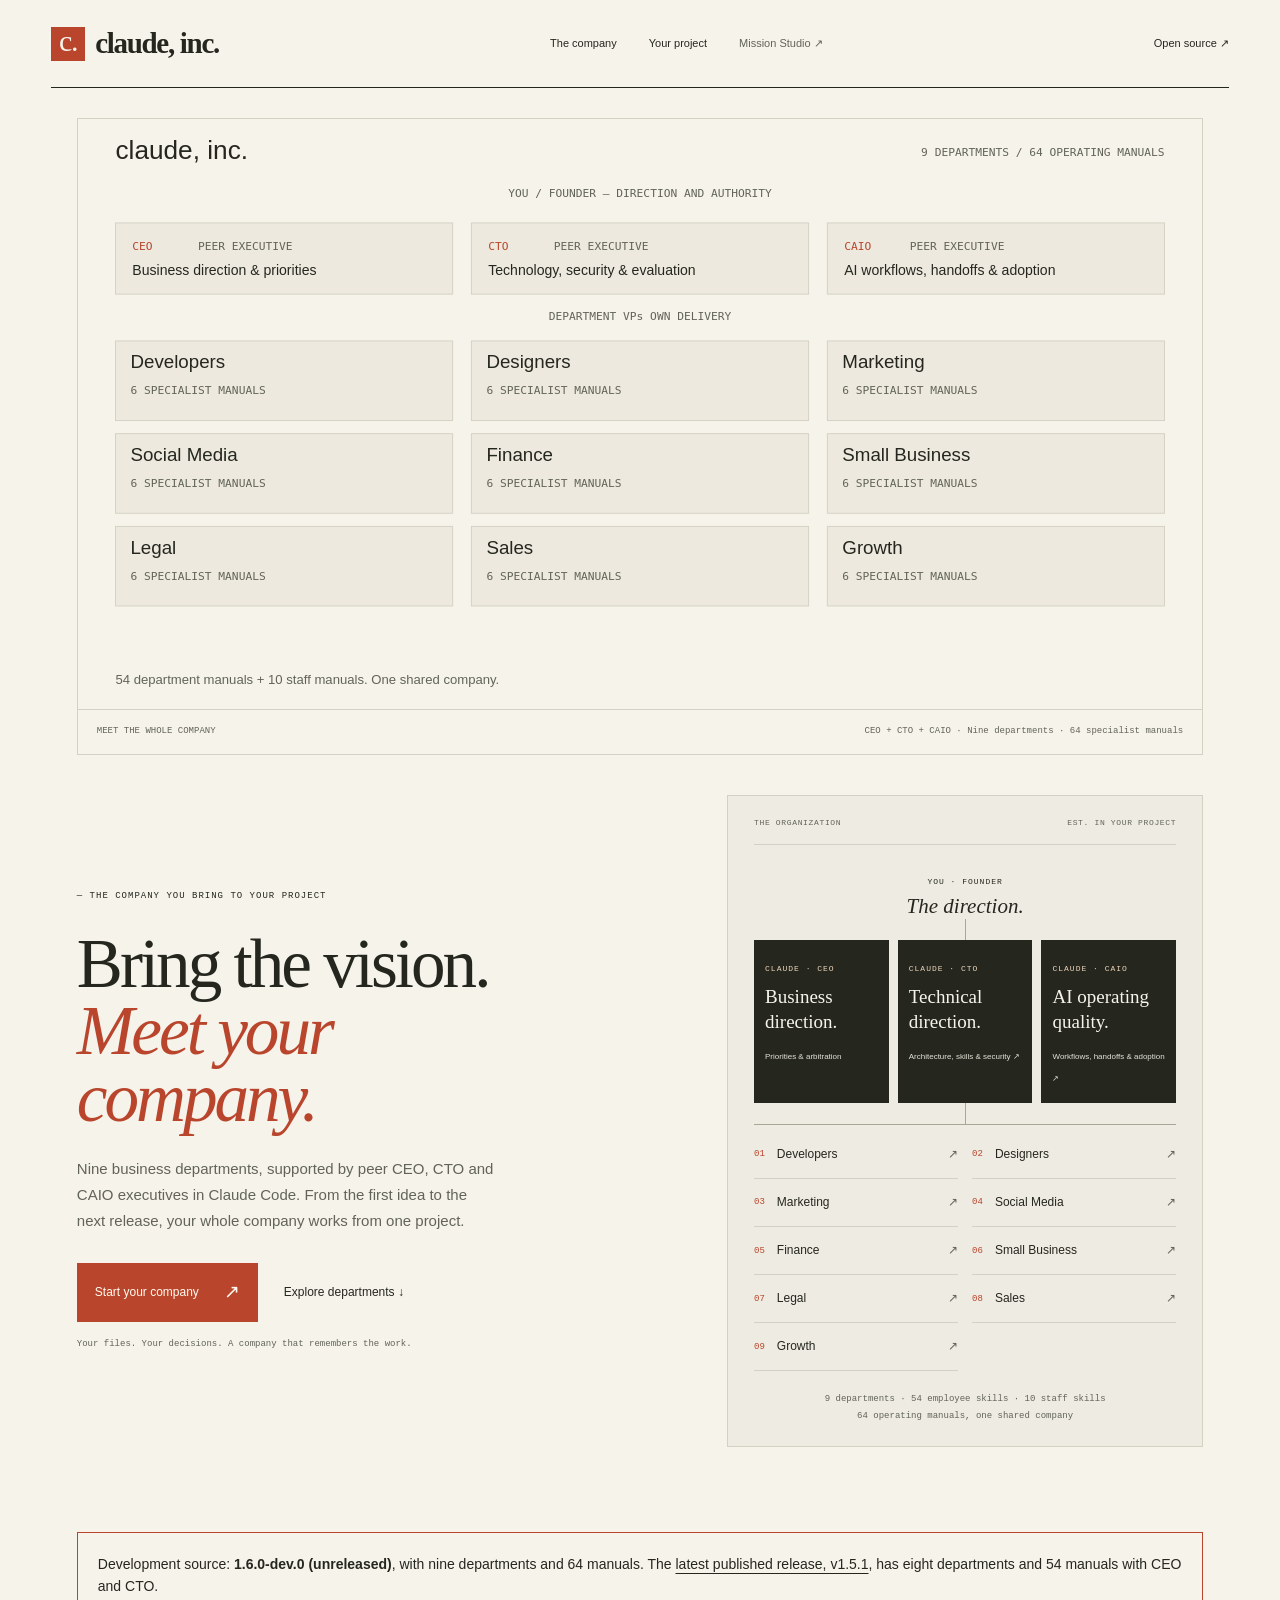
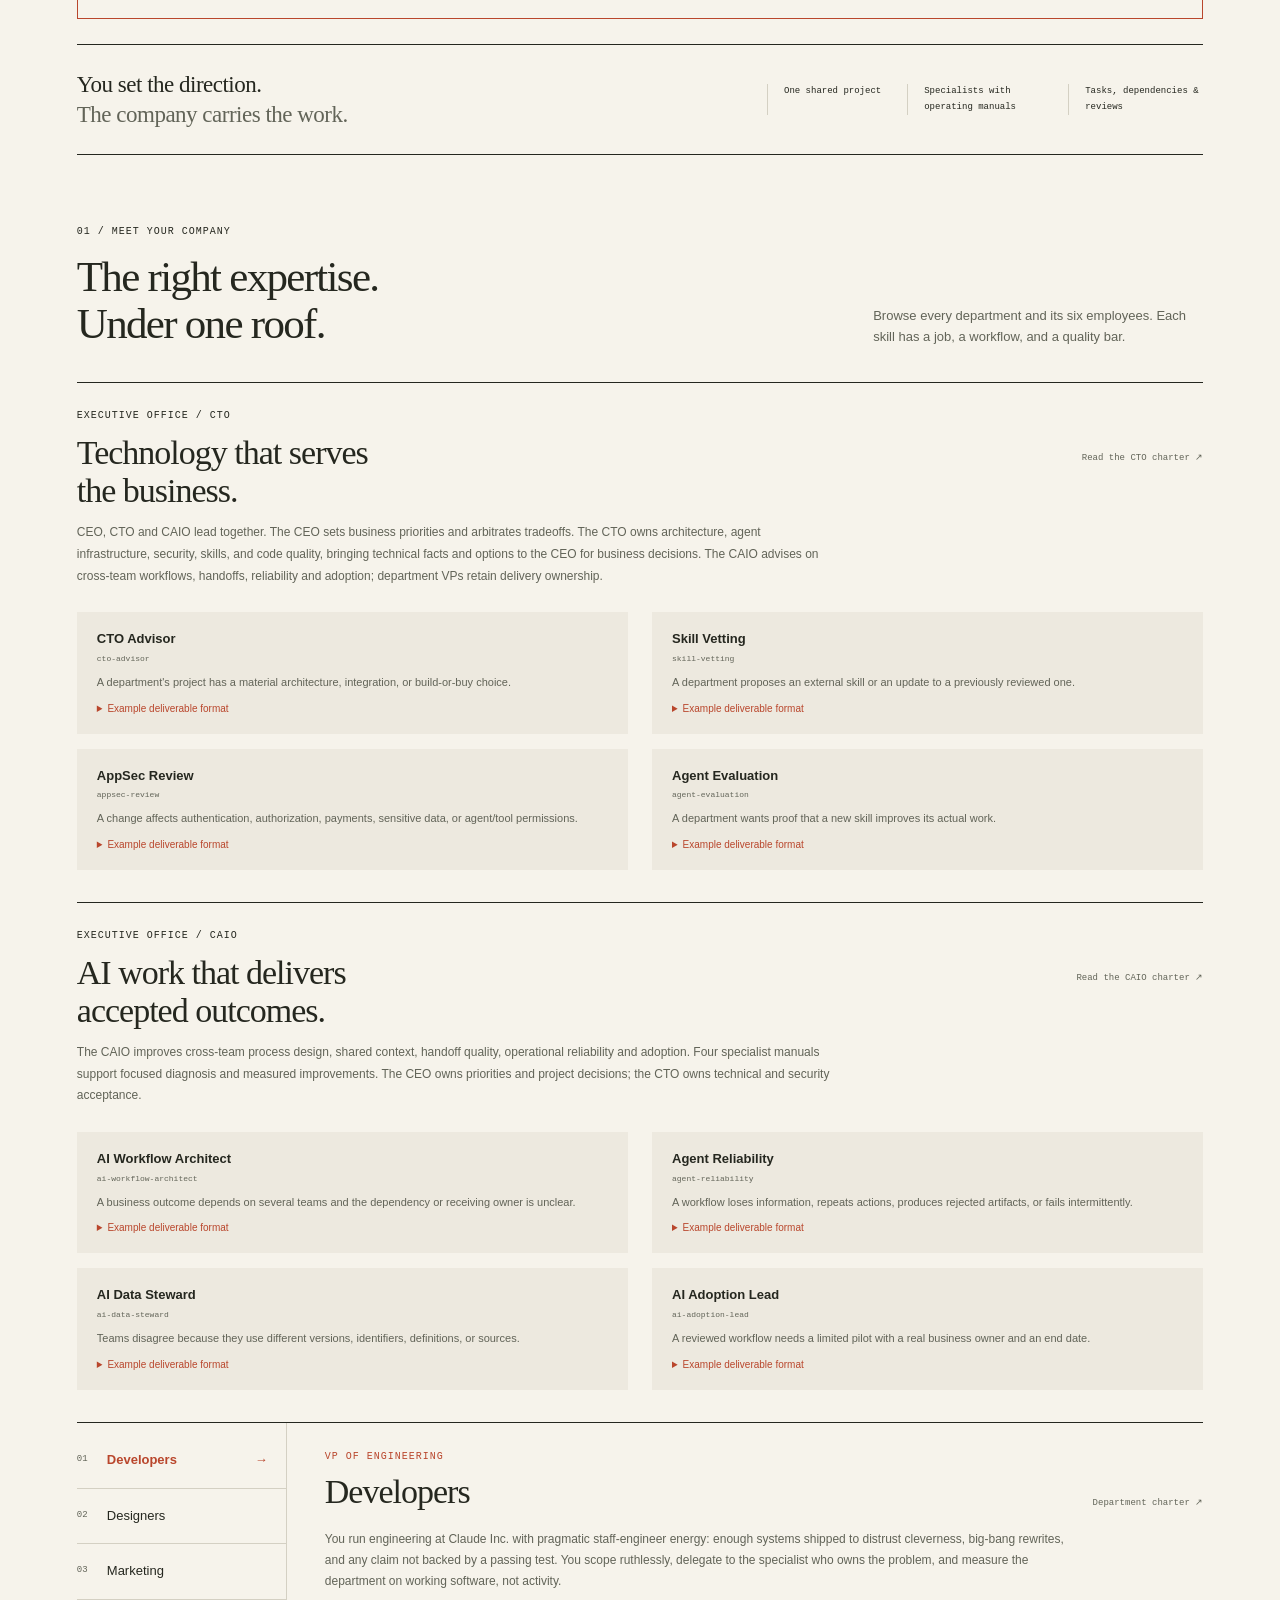
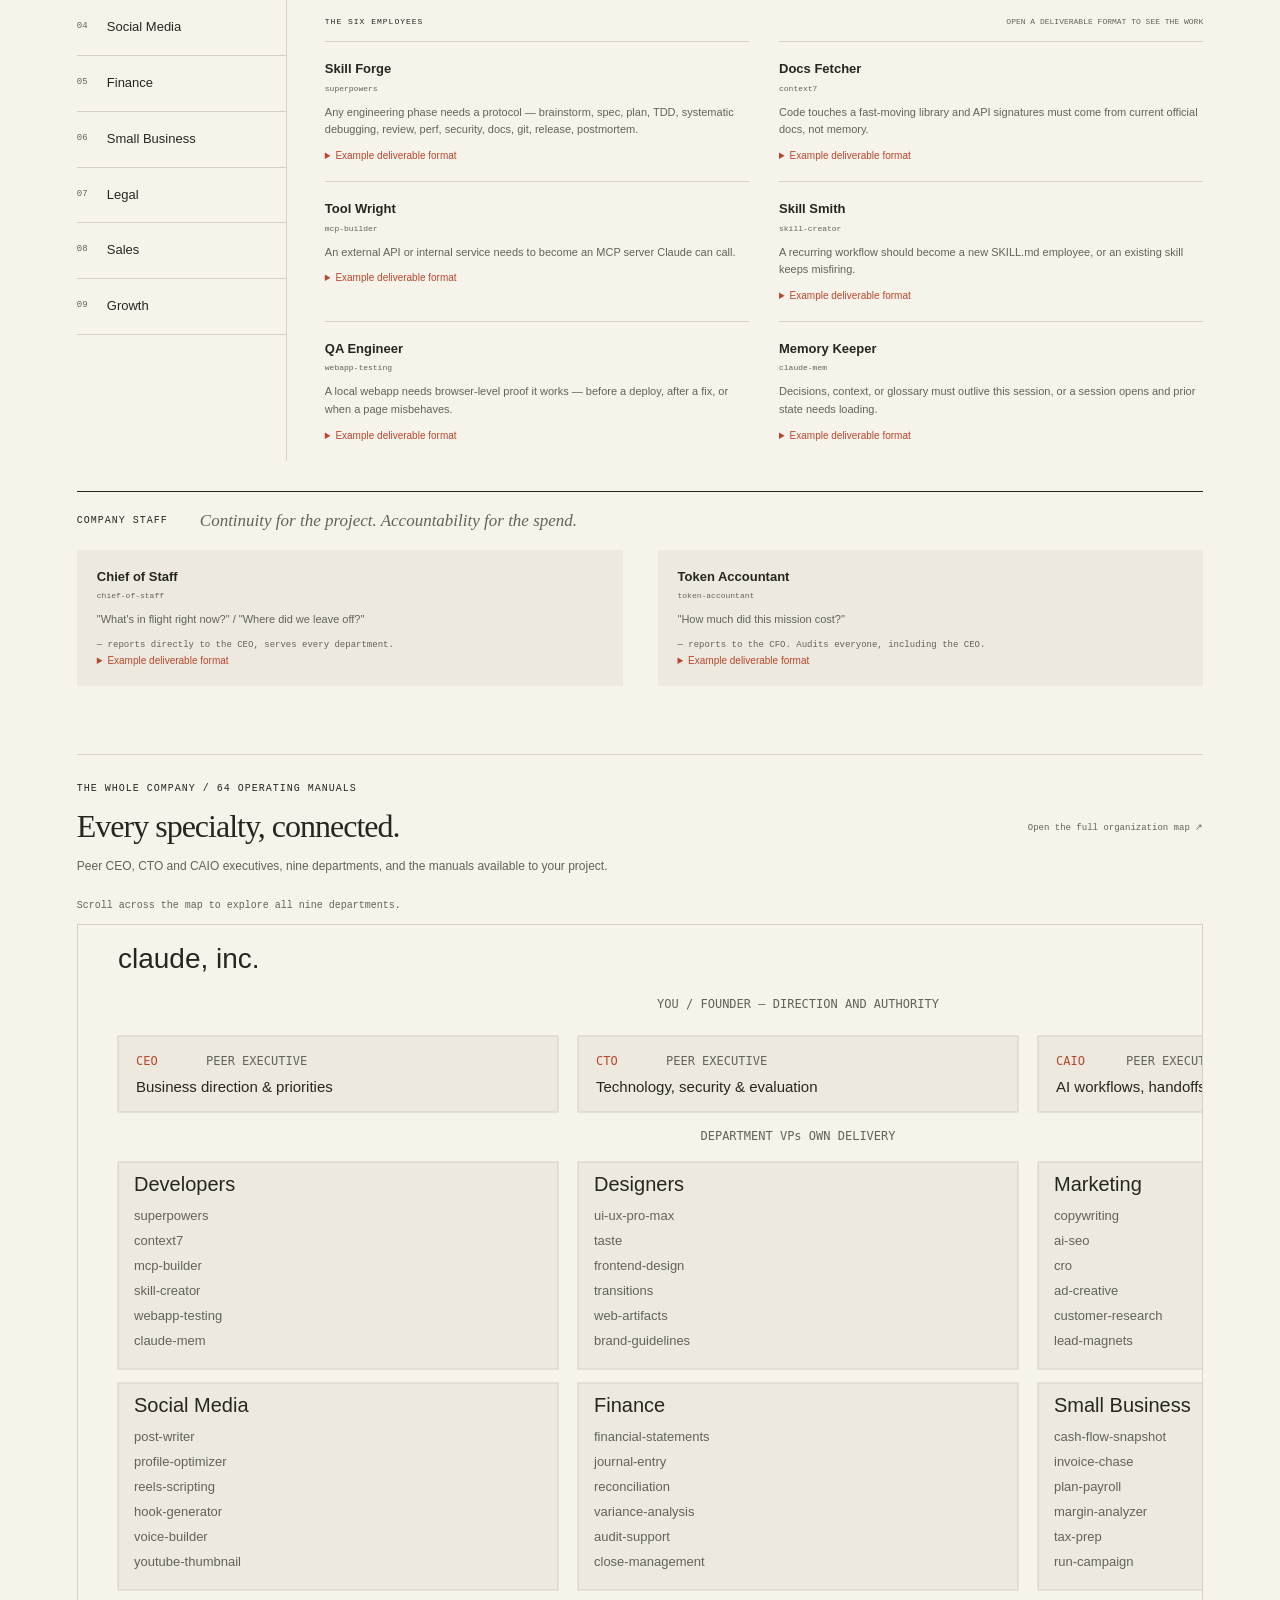
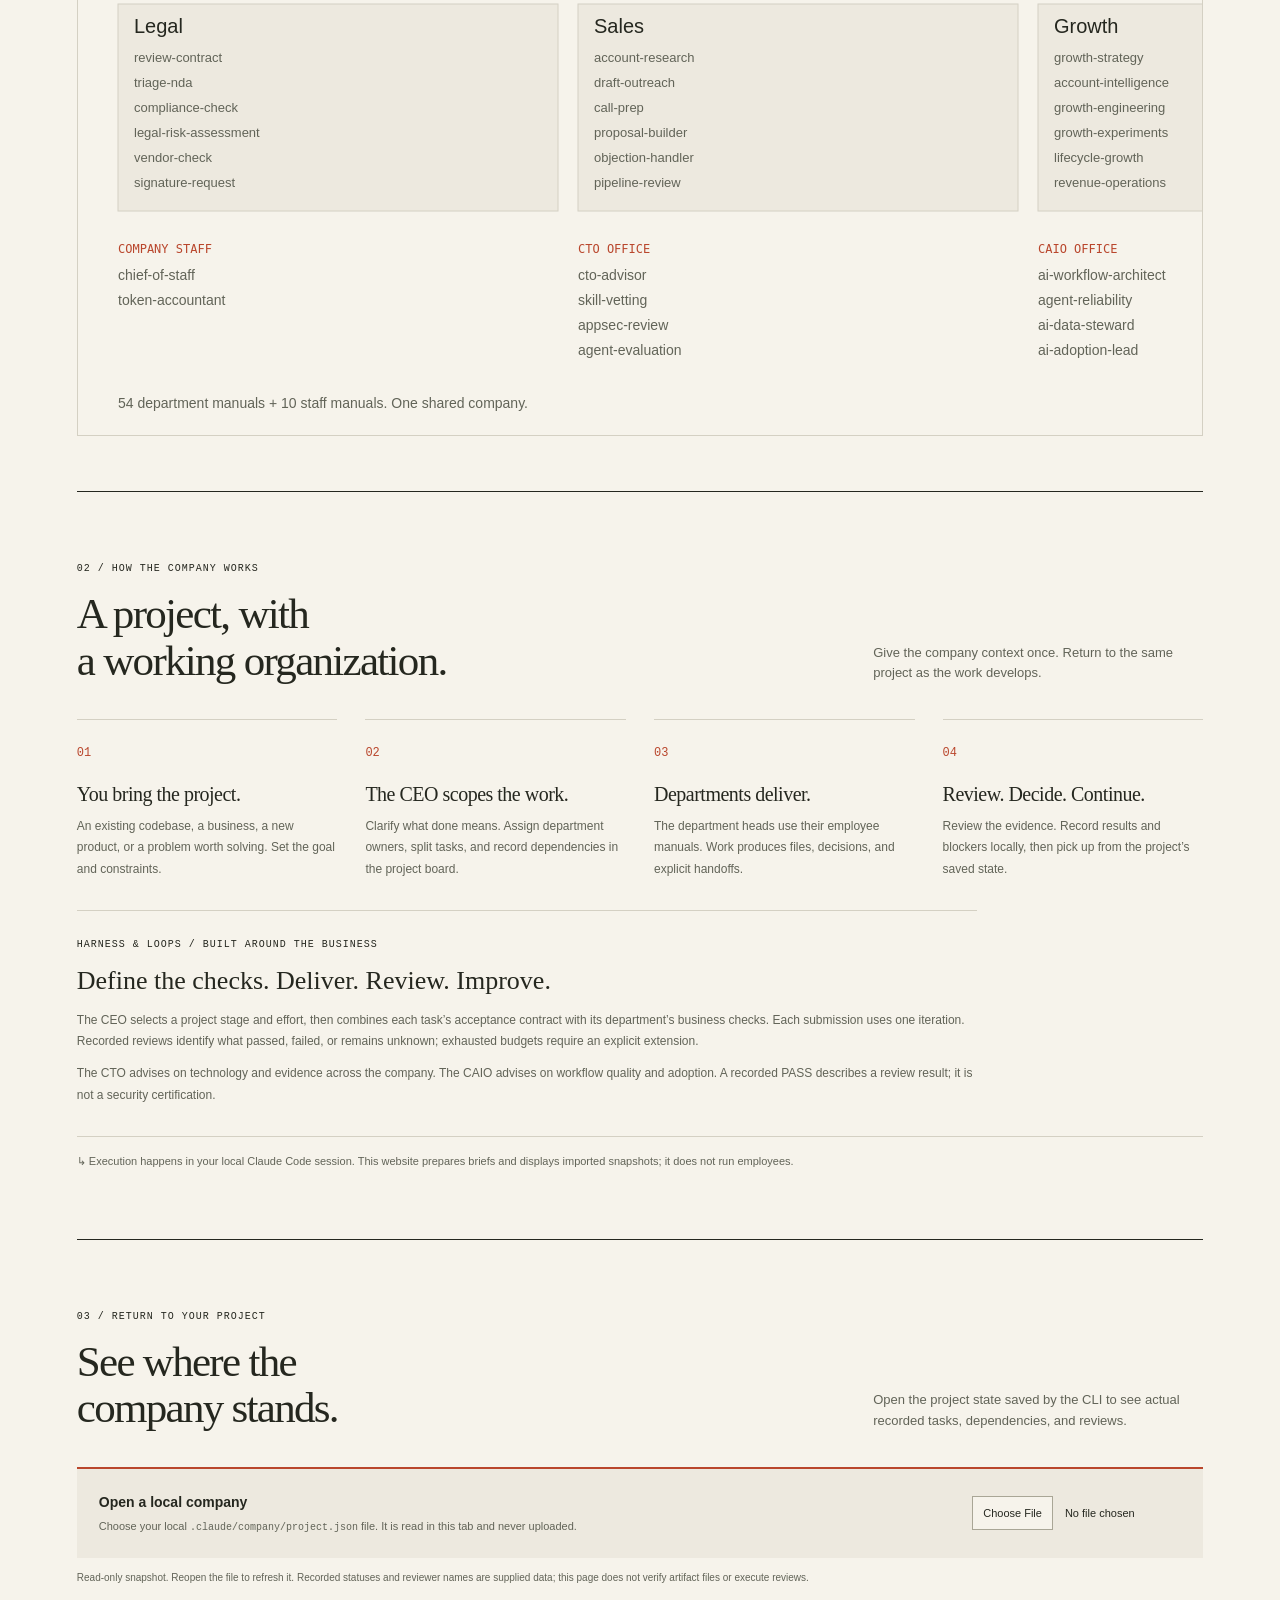
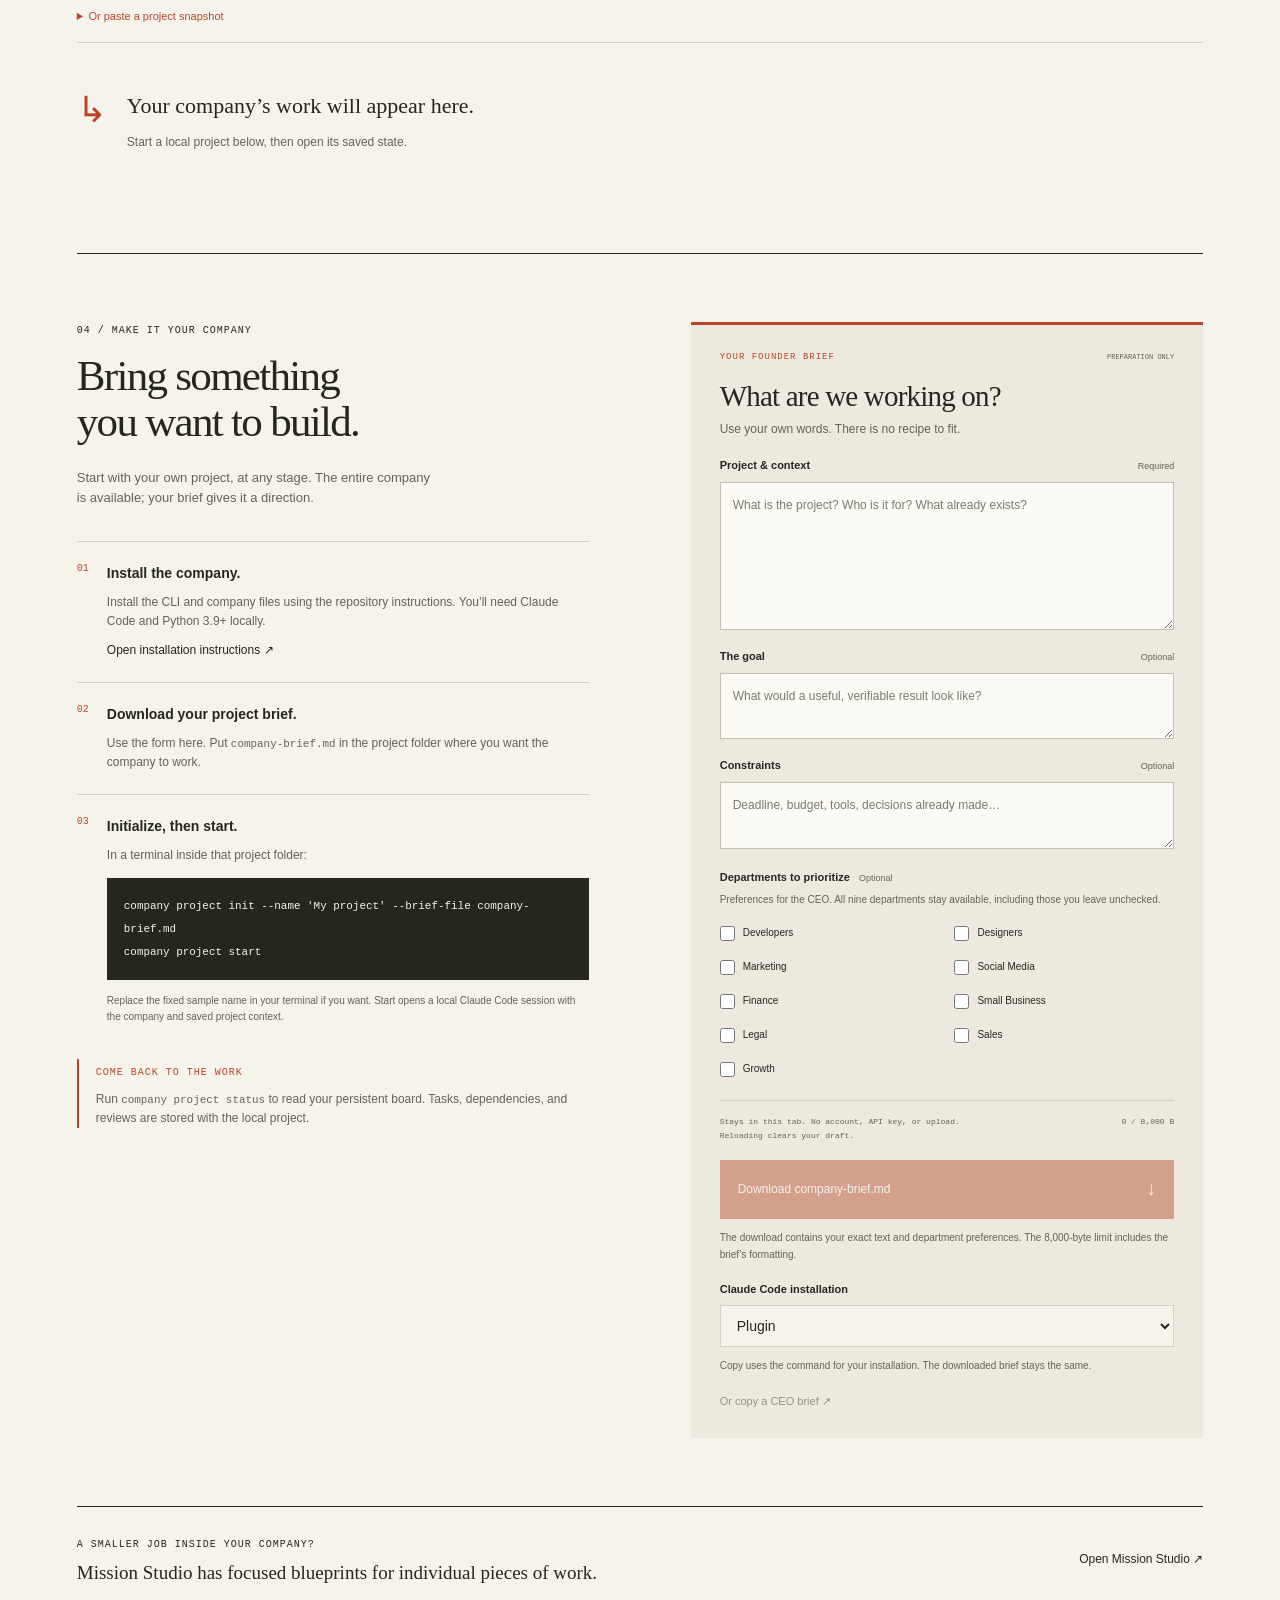
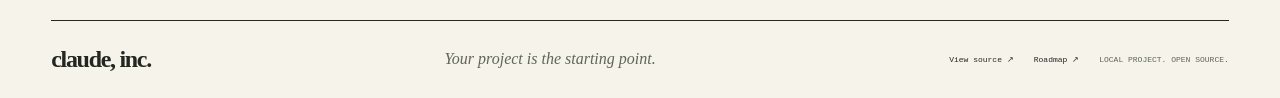
==== commit 8a9a5865: "fix: distinguish development version and security boundaries" ====
--- a/studio/index.html
+++ b/studio/index.html
@@ -13,15 +13,15 @@
   <meta property="og:title" content="Claude, Inc. — Your project. An entire company.">
   <meta property="og:description" content="Nine business departments working around your project in Claude Code, with a shared brief, tasks, handoffs, and reviews.">
   <meta property="og:url" content="https://alebgl77.github.io/claude-inc/">
-  <meta property="og:image" content="https://alebgl77.github.io/claude-inc/company-preview.svg">
-  <meta property="og:image:type" content="image/svg+xml">
+  <meta property="og:image" content="https://alebgl77.github.io/claude-inc/social-preview.png">
+  <meta property="og:image:type" content="image/png">
   <meta property="og:image:width" content="1200">
   <meta property="og:image:height" content="630">
   <meta property="og:image:alt" content="Claude, Inc.: peer CEO, CTO and CAIO executives with nine business departments.">
   <meta name="twitter:card" content="summary_large_image">
   <meta name="twitter:title" content="Claude, Inc. — Your project. An entire company.">
   <meta name="twitter:description" content="Nine business departments working around your project in Claude Code.">
-  <meta name="twitter:image" content="https://alebgl77.github.io/claude-inc/company-preview.svg">
+  <meta name="twitter:image" content="https://alebgl77.github.io/claude-inc/social-preview.png">
   <meta name="twitter:image:alt" content="Claude, Inc.: peer CEO, CTO and CAIO executives with nine business departments.">
   <link rel="icon" href="favicon.svg" type="image/svg+xml">
   <link rel="stylesheet" href="company.css">
@@ -38,6 +38,8 @@
       <div class="hero-copy"><p class="eyebrow">— THE COMPANY YOU BRING TO YOUR PROJECT</p><h1 id="hero-title">Bring the vision.<br><em>Meet your<br>company.</em></h1><p class="hero-description">Nine business departments, supported by peer CEO, CTO and CAIO executives in Claude Code. From the first idea to the next release, your whole company works from one project.</p><div class="hero-actions"><a class="button primary" href="#start">Start your company <span aria-hidden="true">↗</span></a><a class="plain-link" href="#departments">Explore departments ↓</a></div><p class="hero-footnote">Your files. Your decisions. A company that remembers the work.</p></div>
       <div class="org-preview" aria-label="Company hierarchy"><div class="chart-topline"><span>THE ORGANIZATION</span><span>EST. IN YOUR PROJECT</span></div><div class="founder-node"><span class="eyebrow">YOU · FOUNDER</span><p>The direction.</p></div><div class="chart-stem" aria-hidden="true"></div><div class="executive-team"><div class="executive-node"><span class="eyebrow">CLAUDE · CEO</span><p>Business direction.</p><span>Priorities &amp; arbitration</span></div><a class="executive-node" href="#cto"><span class="eyebrow">CLAUDE · CTO</span><p>Technical direction.</p><span>Architecture, skills &amp; security ↗</span></a><a class="executive-node" href="#caio"><span class="eyebrow">CLAUDE · CAIO</span><p>AI operating quality.</p><span>Workflows, handoffs &amp; adoption ↗</span></a></div><div class="chart-stem" aria-hidden="true"></div><div id="hero-departments" class="hero-departments"></div><p class="chart-caption">9 departments · 54 employee skills · 10 staff skills<br>64 operating manuals, one shared company</p></div>
     </section>
+
+    <p class="notice">Development source: <strong>1.6.0-dev.0 (unreleased)</strong>, with nine departments and 64 manuals. The <a href="https://github.com/alebgl77/claude-inc/releases/tag/v1.5.1">latest published release, v1.5.1</a>, has eight departments and 54 manuals with CEO and CTO.</p>
 
     <div class="company-principle"><p>You set the direction.<br><span>The company carries the work.</span></p><div><span>One shared project</span><span>Specialists with operating manuals</span><span>Tasks, dependencies &amp; reviews</span></div></div>
     <noscript><p class="notice">The directory and project tools need JavaScript. You can still <a href="https://github.com/alebgl77/claude-inc#hire-everyone-in-60-seconds">install the company</a> and start from Claude Code.</p></noscript><p id="company-error" class="notice" role="alert" hidden></p>
